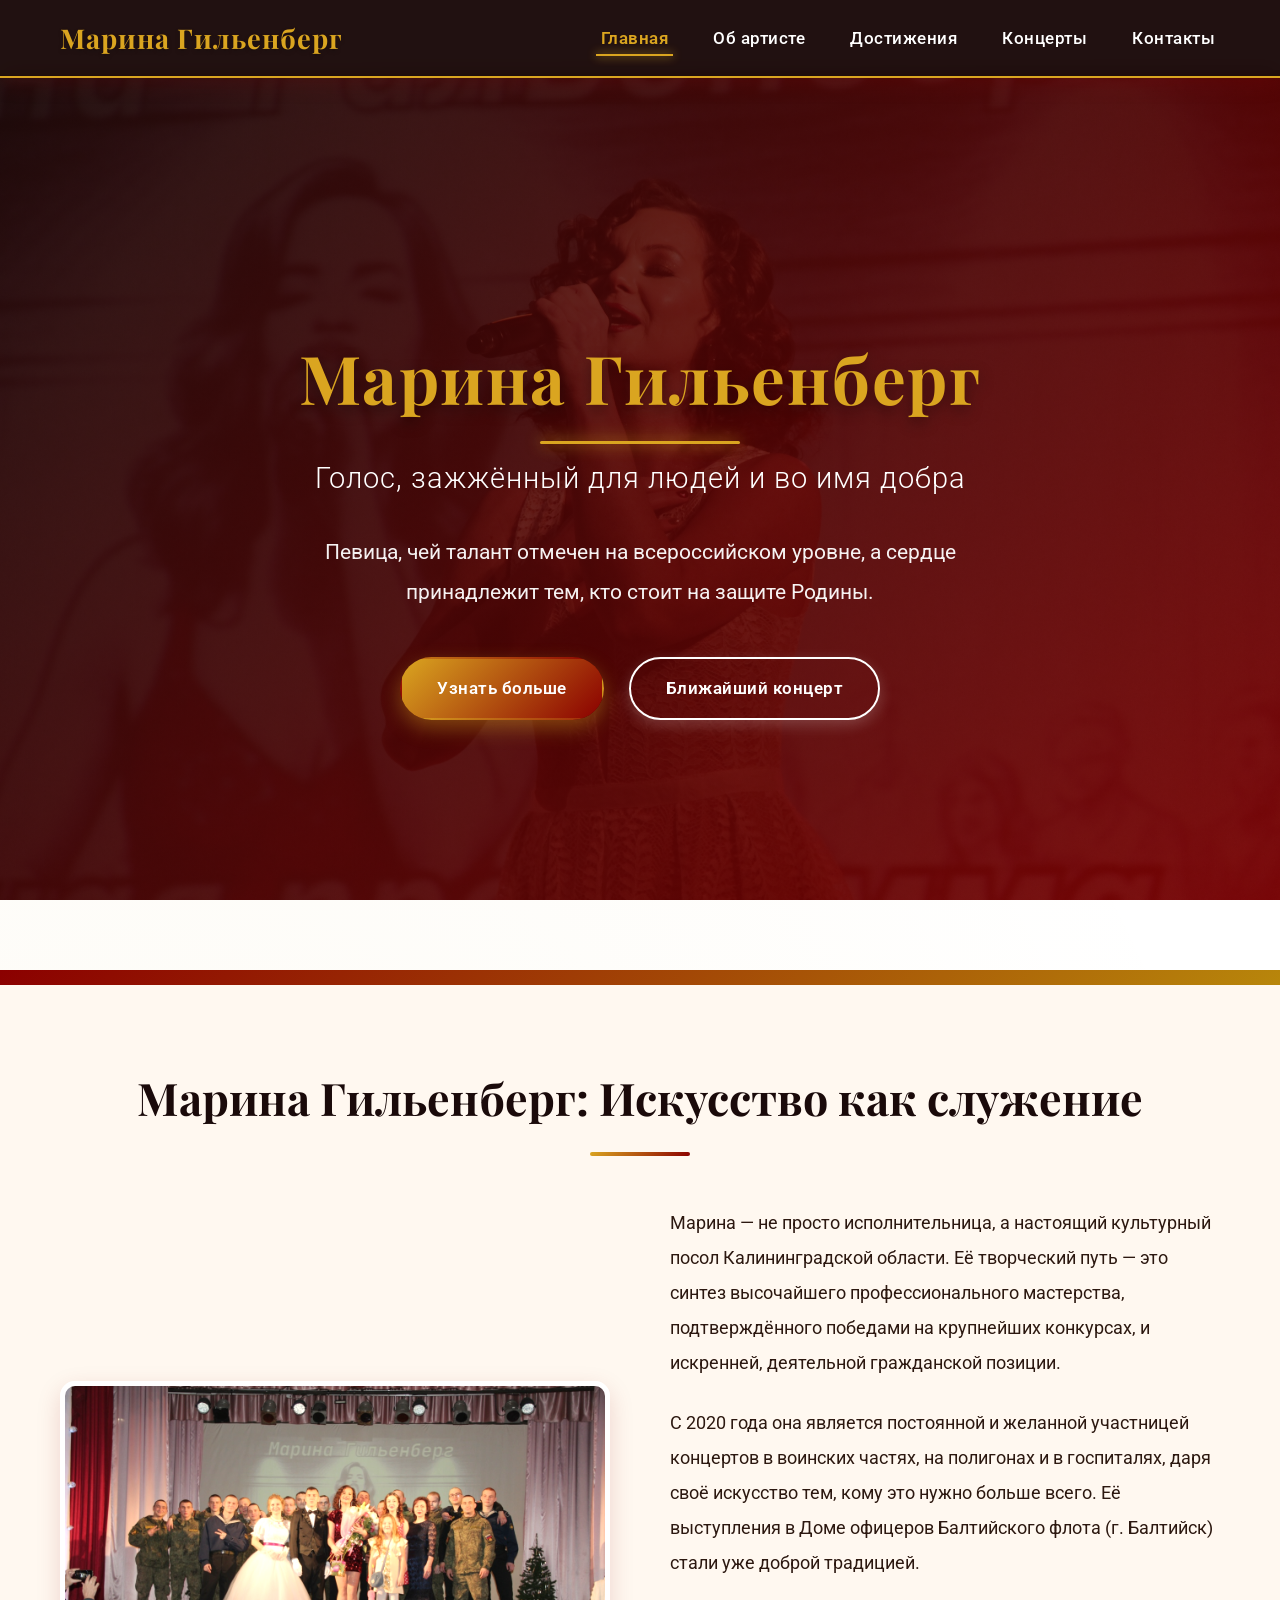
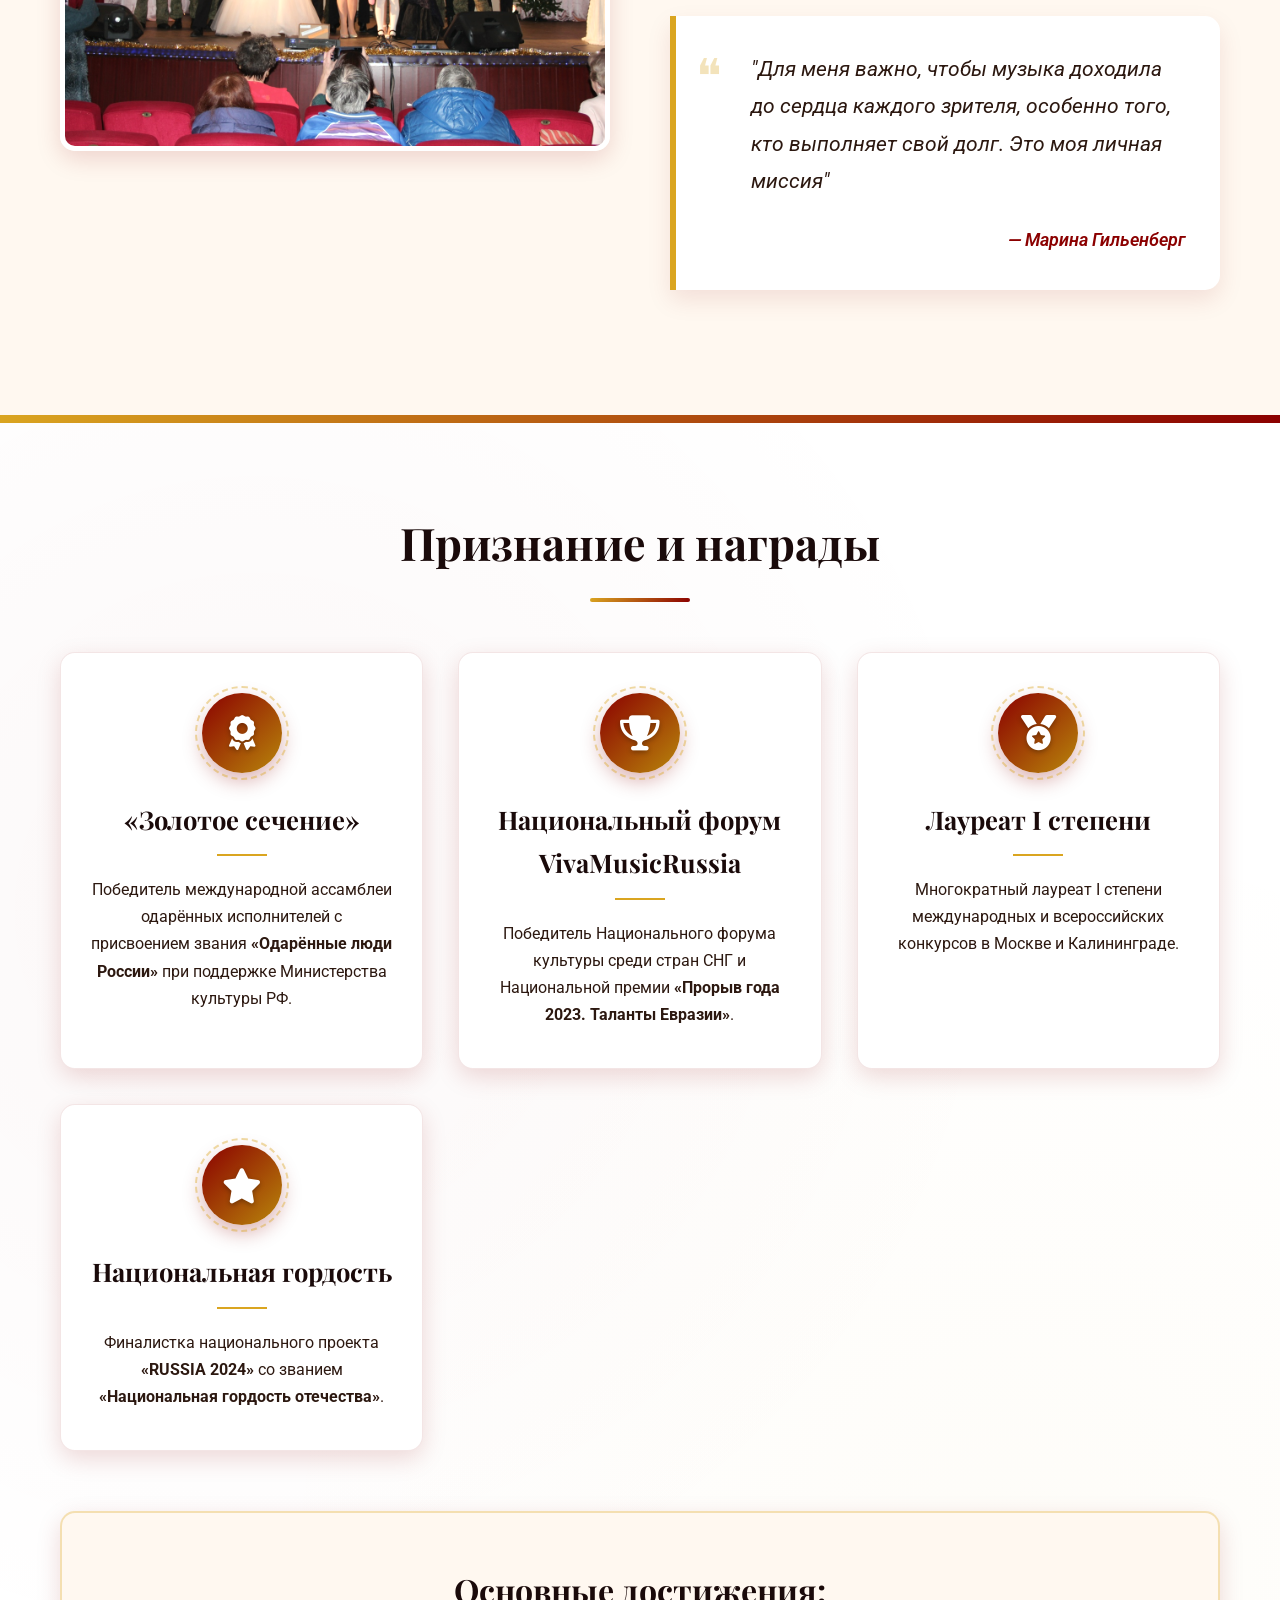
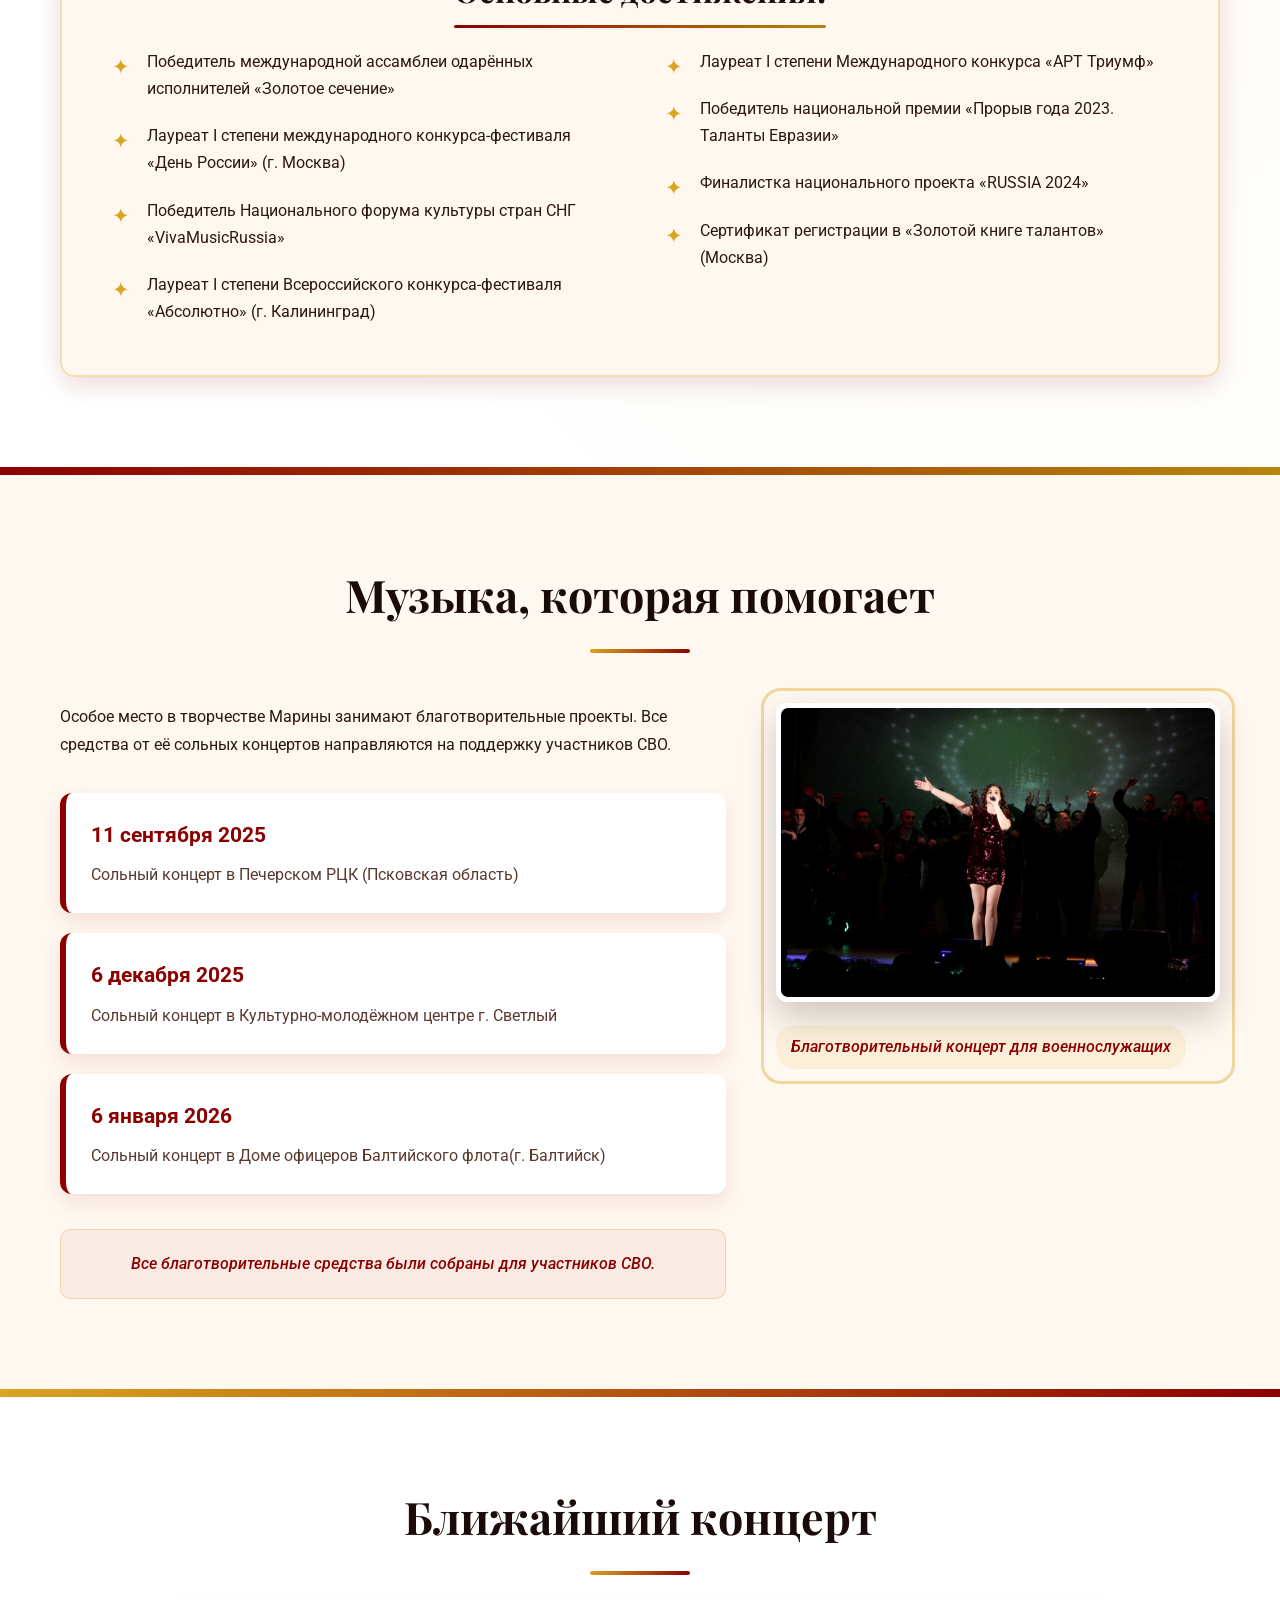
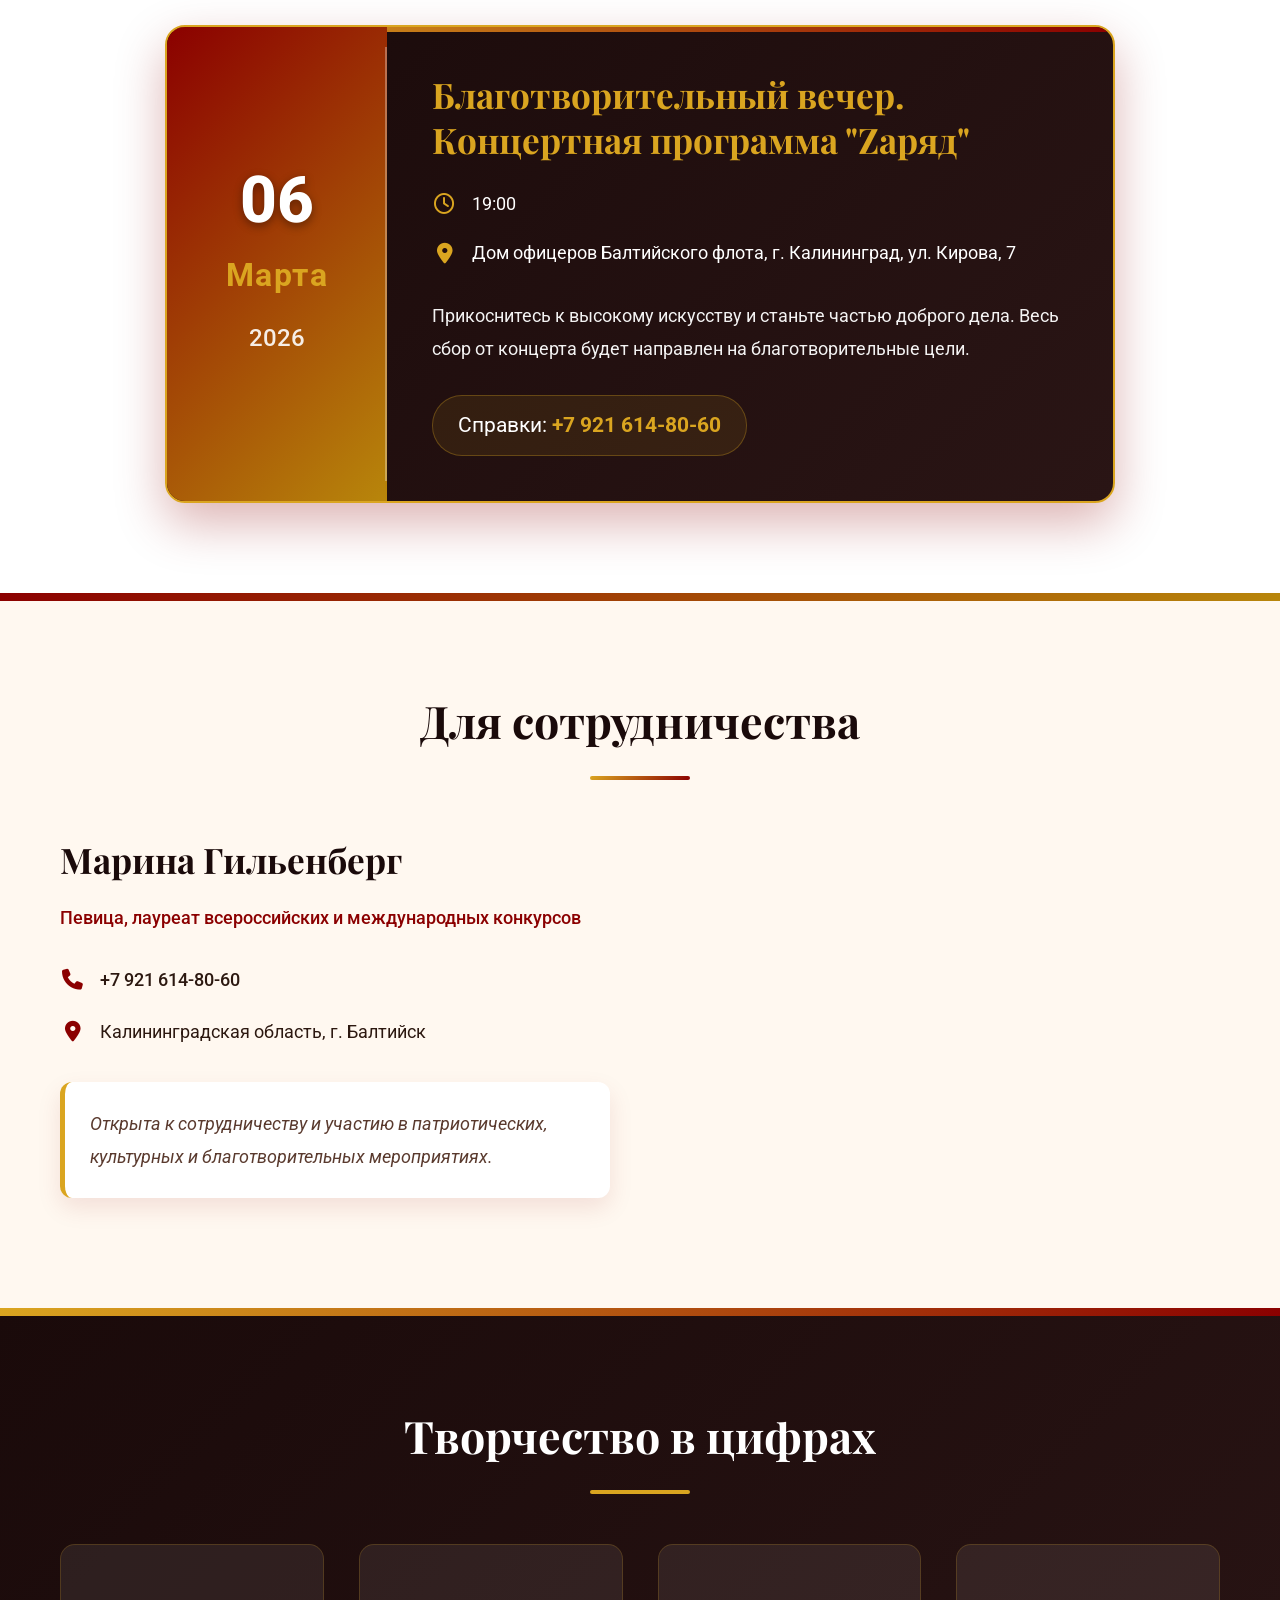
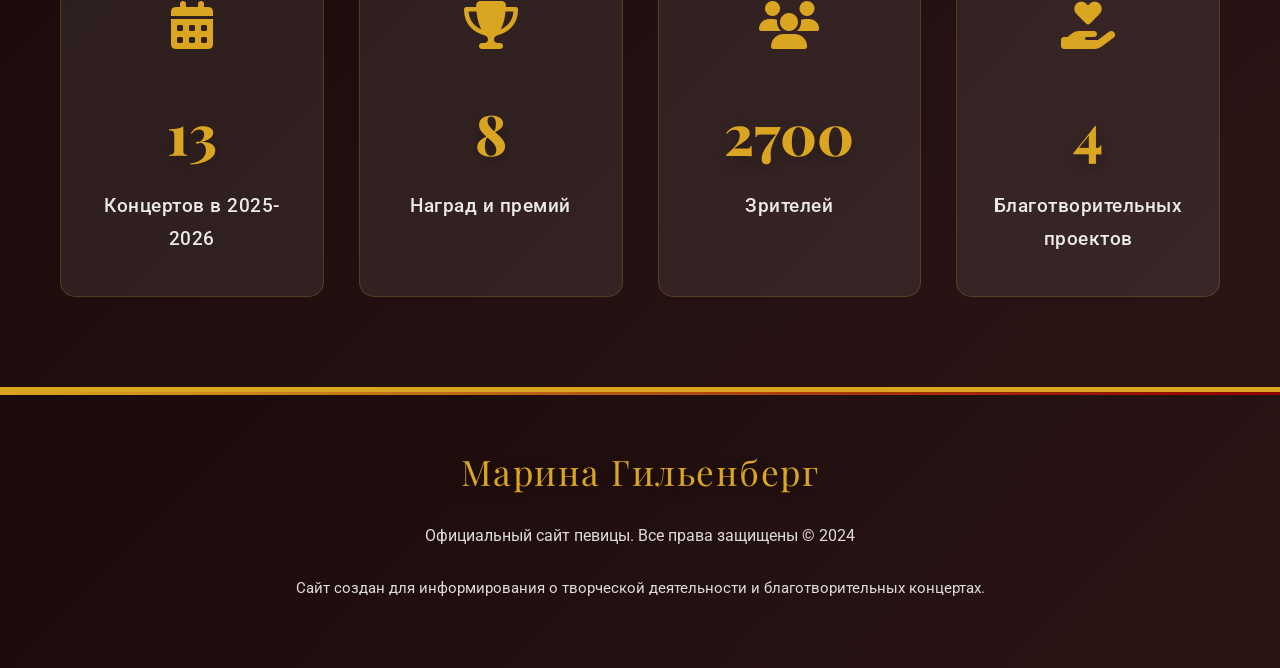
==== index.html @ 614b3055 "Add files via upload" ====
<!DOCTYPE html>
<html lang="ru">
<head>
    <meta charset="UTF-8">
    <meta name="viewport" content="width=device-width, initial-scale=1.0">
    <title>Марина Гильенберг - Официальный сайт певицы</title>
    <link rel="stylesheet" href="style.css">
    <link rel="stylesheet" href="https://cdnjs.cloudflare.com/ajax/libs/font-awesome/6.4.0/css/all.min.css">
    <link href="https://fonts.googleapis.com/css2?family=Playfair+Display:wght@400;700&family=Roboto:wght@300;400;500&display=swap" rel="stylesheet">
    <link rel="icon" type="image/x-icon" href="favicon.ico">

<!-- Yandex.Metrika counter -->
<script type="text/javascript">
    (function(m,e,t,r,i,k,a){
        m[i]=m[i]||function(){(m[i].a=m[i].a||[]).push(arguments)};
        m[i].l=1*new Date();
        for (var j = 0; j < document.scripts.length; j++) {if (document.scripts[j].src === r) { return; }}
        k=e.createElement(t),a=e.getElementsByTagName(t)[0],k.async=1,k.src=r,a.parentNode.insertBefore(k,a)
    })(window, document,'script','https://mc.yandex.ru/metrika/tag.js?id=106544381', 'ym');

    ym(106544381, 'init', {ssr:true, clickmap:true, ecommerce:"dataLayer", referrer: document.referrer, url: location.href, accurateTrackBounce:true, trackLinks:true});
</script>
<noscript><div><img src="https://mc.yandex.ru/watch/106544381" style="position:absolute; left:-9999px;" alt="" /></div></noscript>
<!-- /Yandex.Metrika counter -->



</head>
<body>
    <!-- Навигация -->
    <nav class="navbar">
        <div class="container">
            <a href="#home" class="logo">Марина Гильенберг</a>
            <button class="menu-toggle" id="menuToggle">
                <i class="fas fa-bars"></i>
            </button>
            <ul class="nav-menu" id="navMenu">
                <li><a href="#home">Главная</a></li>
                <li><a href="#about">Об артисте</a></li>
                <li><a href="#achievements">Достижения</a></li>
                <li><a href="#concerts">Концерты</a></li>
                <li><a href="#contact">Контакты</a></li>
            </ul>
        </div>
    </nav>

    <!-- Главный баннер -->
    <section id="home" class="hero">
        <div class="container">
            <div class="hero-content">
                <h1 class="hero-title">Марина Гильенберг</h1>
                <p class="hero-subtitle">Голос, зажжённый для людей и во имя добра</p>
                <p class="hero-text">Певица, чей талант отмечен на всероссийском уровне, а сердце принадлежит тем, кто стоит на защите Родины.</p>
                <div class="hero-buttons">
                    <a href="#about" class="btn btn-primary">Узнать больше</a>
                    <a href="#concerts" class="btn btn-secondary">Ближайший концерт</a>
                </div>
            </div>
        </div>
        <div class="hero-overlay"></div>
    </section>

    <!-- Об артисте -->
    <section id="about" class="section about">
        <div class="container">
            <h2 class="section-title">Марина Гильенберг: Искусство как служение</h2>
            <div class="about-content">
                <div class="about-image">
                    <!-- Замените src на путь к реальному фото Марины -->
                    <img src="images/marina-photo.jpg" alt="Марина Гильенберг - певица и лауреат международных конкурсов" class="artist-photo">
                </div>
                <div class="about-text">
                    <p>Марина — не просто исполнительница, а настоящий культурный посол Калининградской области. Её творческий путь — это синтез высочайшего профессионального мастерства, подтверждённого победами на крупнейших конкурсах, и искренней, деятельной гражданской позиции.</p>
                    <p>С 2020 года она является постоянной и желанной участницей концертов в воинских частях, на полигонах и в госпиталях, даря своё искусство тем, кому это нужно больше всего. Её выступления в Доме офицеров Балтийского флота (г. Балтийск) стали уже доброй традицией.</p>
                    <blockquote class="quote">
                        <p>"Для меня важно, чтобы музыка доходила до сердца каждого зрителя, особенно того, кто выполняет свой долг. Это моя личная миссия"</p>
                        <cite>— Марина Гильенберг</cite>
                    </blockquote>
                </div>
            </div>
        </div>
    </section>

    <!-- Достижения -->
    <section id="achievements" class="section achievements">
        <div class="container">
            <h2 class="section-title">Признание и награды</h2>
            <div class="achievements-grid">
                <div class="achievement-card">
                    <div class="achievement-icon">
                        <i class="fas fa-award"></i>
                    </div>
                    <h3>«Золотое сечение»</h3>
                    <p>Победитель международной ассамблеи одарённых исполнителей с присвоением звания <strong>«Одарённые люди России»</strong> при поддержке Министерства культуры РФ.</p>
                </div>
                
                <div class="achievement-card">
                    <div class="achievement-icon">
                        <i class="fas fa-trophy"></i>
                    </div>
                    <h3>Национальный форум VivaMusicRussia</h3>
                    <p>Победитель Национального форума культуры среди стран СНГ и Национальной премии <strong>«Прорыв года 2023. Таланты Евразии»</strong>.</p>
                </div>
                
                <div class="achievement-card">
                    <div class="achievement-icon">
                        <i class="fas fa-medal"></i>
                    </div>
                    <h3>Лауреат I степени</h3>
                    <p>Многократный лауреат I степени международных и всероссийских конкурсов в Москве и Калининграде.</p>
                </div>
                
                <div class="achievement-card">
                    <div class="achievement-icon">
                        <i class="fas fa-star"></i>
                    </div>
                    <h3>Национальная гордость</h3>
                    <p>Финалистка национального проекта <strong>«RUSSIA 2024»</strong> со званием <strong>«Национальная гордость отечества»</strong>.</p>
                </div>
            </div>
            
            <div class="achievements-list">
                <h3 class="list-title">Основные достижения:</h3>
                <ul>
                    <li>Победитель международной ассамблеи одарённых исполнителей «Золотое сечение»</li>
                    <li>Лауреат I степени международного конкурса-фестиваля «День России» (г. Москва)</li>
                    <li>Победитель Национального форума культуры стран СНГ «VivaMusicRussia»</li>
                    <li>Лауреат I степени Всероссийского конкурса-фестиваля «Абсолютно» (г. Калининград)</li>
                    <li>Лауреат I степени Международного конкурса «АРТ Триумф»</li>
                    <li>Победитель национальной премии «Прорыв года 2023. Таланты Евразии»</li>
                    <li>Финалистка национального проекта «RUSSIA 2024»</li>
                    <li>Сертификат регистрации в «Золотой книге талантов» (Москва)</li>
                </ul>
            </div>
        </div>
    </section>

    <!-- Благотворительность -->
<section id="charity" class="section charity">
    <div class="container">
        <h2 class="section-title">Музыка, которая помогает</h2>
        
        <div class="charity-simple">
            <!-- Текст слева -->
            <div class="charity-text-simple">
                <p>Особое место в творчестве Марины занимают благотворительные проекты. Все средства от её сольных концертов направляются на поддержку участников СВО.</p>
                
                <div class="charity-events">
                    <div class="event">
                        <h3>11 сентября 2025</h3>
                        <p>Сольный концерт в Печерском РЦК (Псковская область)</p>
                    </div>
                    <div class="event">
                        <h3>6 декабря 2025</h3>
                        <p>Сольный концерт в Культурно-молодёжном центре г. Светлый</p>
                    </div>
                    <div class="event">
                        <h3>6 января 2026</h3>
                        <p>Сольный концерт в Доме офицеров Балтийского флота(г. Балтийск)</p>
                    </div>
                </div>
                
                <p class="charity-note">Все благотворительные средства были собраны для участников СВО.</p>
            </div>
            
            <!-- Простое фото справа -->
            <div class="charity-photo-simple">
                <img src="images/charity-simple.jpg" alt="Марина Гильенберг на благотворительном концерте">
                <p class="photo-description">Благотворительный концерт для военнослужащих</p>
            </div>
        </div>
    </div>
</section>

    <!-- Ближайший концерт -->
    <section id="concerts" class="section concert">
        <div class="container">
            <h2 class="section-title">Ближайший концерт</h2>
            <div class="concert-card">
                <div class="concert-date">
                    <div class="date-day">06</div>
                    <div class="date-month">Марта</div>
                    <div class="date-year">2026</div>
                </div>
                <div class="concert-details">
                    <h3>Благотворительный вечер.   Концертная программа "Zаряд"</h3>
                    <p class="concert-time"><i class="far fa-clock"></i> 19:00</p>
                    <p class="concert-location"><i class="fas fa-map-marker-alt"></i> Дом офицеров Балтийского флота, г. Калининград, ул. Кирова, 7</p>
                    <p class="concert-description">Прикоснитесь к высокому искусству и станьте частью доброго дела. Весь сбор от концерта будет направлен на благотворительные цели.</p>
                    <div class="concert-actions">
                                              <p class="concert-phone">Справки: <strong>+7 921 614-80-60</strong></p>
                    </div>
                </div>
            </div>
        </div>
    </section>

    <!-- Контакты -->
    <section id="contact" class="section contact">
        <div class="container">
            <h2 class="section-title">Для сотрудничества</h2>
            <div class="contact-content">
                <div class="contact-info">
                    <h3>Марина Гильенберг</h3>
                    <p>Певица, лауреат всероссийских и международных конкурсов</p>
                    <div class="contact-details">
                        <p><i class="fas fa-phone"></i> <a href="tel:+79216148060">+7 921 614-80-60</a></p>
                        <p><i class="fas fa-map-marker-alt"></i> Калининградская область, г. Балтийск</p>
                        <p class="contact-note">Открыта к сотрудничеству и участию в патриотических, культурных и благотворительных мероприятиях.</p>
                    </div>
                </div>
                    </section>
<!-- Статистика -->
<section id="stats" class="section stats">
    <div class="container">
        <h2 class="section-title">Творчество в цифрах</h2>
        <div class="stats-grid">
            <div class="stat-card">
                <div class="stat-icon">
                    <i class="fas fa-calendar-alt"></i>
                </div>
                <div class="stat-number" data-count="25">0</div>
                <div class="stat-label">Концертов в 2025-2026</div>
            </div>
            <div class="stat-card">
                <div class="stat-icon">
                    <i class="fas fa-trophy"></i>
                </div>
                <div class="stat-number" data-count="15">0</div>
                <div class="stat-label">Наград и премий</div>
            </div>
            <div class="stat-card">
                <div class="stat-icon">
                    <i class="fas fa-users"></i>
                </div>
                <div class="stat-number" data-count="5000">0</div>
                <div class="stat-label">Зрителей</div>
            </div>
            <div class="stat-card">
                <div class="stat-icon">
                    <i class="fas fa-hand-holding-heart"></i>
                </div>
                <div class="stat-number" data-count="8">0</div>
                <div class="stat-label">Благотворительных проектов</div>
            </div>
        </div>
    </div>
</section>
    <!-- Футер -->
    <footer class="footer">
        <div class="container">
            <div class="footer-content">
                <div class="footer-logo">Марина Гильенберг</div>
                <p>Официальный сайт певицы. Все права защищены © 2024</p>
                <p class="footer-note">Сайт создан для информирования о творческой деятельности и благотворительных концертах.</p>
            </div>
        </div>
    </footer>

    <script src="script.js"></script>
</body>
</html>
---- style.css ----
/* Временное исправление для мобильной версии */
@media (max-width: 768px) {
    .container {
        padding: 0 15px !important;
    }
    
    .charity-simple {
        display: block !important;
    }
    
    .charity-photo-simple {
        max-width: 100% !important;
        margin-top: 20px !important;
    }
}
/* Сброс и базовые стили */
* {
    margin: 0;
    padding: 0;
    box-sizing: border-box;
}

:root {
    --primary-color: #8b0000; /* Бордовый/красный */
    --secondary-color: #daa520; /* Золотой */
    --accent-color: #b8860b; /* Тёмное золото */
    --dark-color: #1a0a0a; /* Тёмно-бордовый вместо синего */
    --light-color: #fff8f0; /* Тёплый светлый фон */
    --text-color: #2c1810;
    --text-light: #5a3a2e;
    --white: #ffffff;
    --shadow: 0 8px 25px rgba(139, 0, 0, 0.15);
    --transition: all 0.4s ease;
    --gradient-red-gold: linear-gradient(135deg, #8b0000 0%, #b8860b 100%);
    --gradient-gold-red: linear-gradient(135deg, #daa520 0%, #8b0000 100%);
}

html {
    scroll-behavior: smooth;
}

body {
    font-family: 'Roboto', sans-serif;
    line-height: 1.7;
    color: var(--text-color);
    background-color: var(--white);
    background-image: 
        radial-gradient(circle at 10% 20%, rgba(218, 165, 32, 0.05) 0%, transparent 20%),
        radial-gradient(circle at 90% 80%, rgba(139, 0, 0, 0.05) 0%, transparent 20%);
}

.container {
    width: 100%;
    max-width: 1200px;
    margin: 0 auto;
    padding: 0 20px;
}

.section {
    padding: 90px 0;
}

.section-title {
    font-family: 'Playfair Display', serif;
    font-size: 2.8rem;
    text-align: center;
    margin-bottom: 50px;
    color: var(--dark-color);
    position: relative;
    padding-bottom: 20px;
}

.section-title::after {
    content: '';
    position: absolute;
    bottom: 0;
    left: 50%;
    transform: translateX(-50%);
    width: 100px;
    height: 4px;
    background: var(--gradient-gold-red);
    border-radius: 2px;
}

/* Навигация - красно-золотая */
.navbar {
    position: fixed;
    top: 0;
    left: 0;
    width: 100%;
    background: rgba(26, 10, 10, 0.97);
    backdrop-filter: blur(10px);
    z-index: 1000;
    padding: 15px 0;
    box-shadow: 0 5px 20px rgba(139, 0, 0, 0.2);
    border-bottom: 2px solid var(--secondary-color);
}

.navbar .container {
    display: flex;
    justify-content: space-between;
    align-items: center;
}

.logo {
    font-family: 'Playfair Display', serif;
    font-size: 1.7rem;
    font-weight: 700;
    color: var(--secondary-color);
    text-decoration: none;
    text-shadow: 0 2px 4px rgba(0, 0, 0, 0.3);
    letter-spacing: 1px;
}

.nav-menu {
    display: flex;
    list-style: none;
}

.nav-menu li {
    margin-left: 35px;
}

.nav-menu a {
    color: var(--white);
    text-decoration: none;
    font-weight: 500;
    transition: var(--transition);
    padding: 8px 5px;
    position: relative;
    font-size: 1.05rem;
    letter-spacing: 0.5px;
}

.nav-menu a:hover {
    color: var(--secondary-color);
}

.nav-menu a::before {
    content: '';
    position: absolute;
    bottom: 0;
    left: 0;
    width: 0;
    height: 2px;
    background: var(--secondary-color);
    transition: var(--transition);
    box-shadow: 0 0 10px var(--secondary-color);
}

.nav-menu a:hover::before {
    width: 100%;
}

.nav-menu a.active {
    color: var(--secondary-color);
    font-weight: 600;
}

.nav-menu a.active::before {
    width: 100%;
}

.menu-toggle {
    display: none;
    background: none;
    border: none;
    color: var(--secondary-color);
    font-size: 1.8rem;
    cursor: pointer;
    padding: 5px;
    transition: var(--transition);
}

.menu-toggle:hover {
    transform: scale(1.1);
}

/* Главный баннер с золотым градиентом */
.hero {
    position: relative;
    height: 100vh;
    min-height: 750px;
    display: flex;
    align-items: center;
    background: 
        linear-gradient(135deg, rgba(26, 10, 10, 0.85) 0%, rgba(139, 0, 0, 0.8) 100%),
        url('images/concert-bg.jpg');
    background-size: cover;
    background-position: center;
    background-attachment: fixed;
    color: var(--white);
    text-align: center;
    margin-top: 70px;
    overflow: hidden;
}

.hero::before {
    content: '';
    position: absolute;
    top: 0;
    left: 0;
    right: 0;
    height: 5px;
    background: var(--gradient-gold-red);
    z-index: 1;
}

.hero-content {
    position: relative;
    z-index: 2;
    max-width: 850px;
    margin: 0 auto;
    padding: 20px;
}

.hero-title {
    font-family: 'Playfair Display', serif;
    font-size: 4.2rem;
    margin-bottom: 20px;
    color: var(--secondary-color);
    text-shadow: 0 5px 15px rgba(0, 0, 0, 0.4);
    letter-spacing: 1.5px;
    position: relative;
    display: inline-block;
}

.hero-title::after {
    content: '';
    position: absolute;
    bottom: -10px;
    left: 50%;
    transform: translateX(-50%);
    width: 200px;
    height: 3px;
    background: var(--secondary-color);
    border-radius: 2px;
    box-shadow: 0 0 15px var(--secondary-color);
}

.hero-subtitle {
    font-size: 1.8rem;
    margin-bottom: 30px;
    color: var(--white);
    font-weight: 300;
    letter-spacing: 1px;
}

.hero-text {
    font-size: 1.3rem;
    margin-bottom: 45px;
    opacity: 0.95;
    line-height: 1.9;
    max-width: 700px;
    margin-left: auto;
    margin-right: auto;
}

.hero-buttons {
    display: flex;
    justify-content: center;
    gap: 25px;
    flex-wrap: wrap;
}

.btn {
    display: inline-block;
    padding: 15px 35px;
    border-radius: 35px;
    text-decoration: none;
    font-weight: 600;
    transition: var(--transition);
    border: 2px solid transparent;
    cursor: pointer;
    font-size: 1.05rem;
    letter-spacing: 0.5px;
    position: relative;
    overflow: hidden;
    z-index: 1;
}

.btn::before {
    content: '';
    position: absolute;
    top: 0;
    left: -100%;
    width: 100%;
    height: 100%;
    background: rgba(255, 255, 255, 0.1);
    transition: var(--transition);
    z-index: -1;
}

.btn:hover::before {
    left: 100%;
}

.btn-primary {
    background: var(--gradient-gold-red);
    color: var(--white);
    box-shadow: 0 8px 20px rgba(218, 165, 32, 0.4);
}

.btn-primary:hover {
    transform: translateY(-5px);
    box-shadow: 0 15px 30px rgba(218, 165, 32, 0.6);
    border-color: var(--secondary-color);
}

.btn-secondary {
    background: transparent;
    border-color: var(--white);
    color: var(--white);
    box-shadow: 0 5px 15px rgba(255, 255, 255, 0.2);
}

.btn-secondary:hover {
    background: var(--white);
    color: var(--dark-color);
    transform: translateY(-5px);
    border-color: var(--white);
}

/* Иконки с красными/золотыми фонами */
.achievement-icon,
.event-icon,
.contact-icon {
    width: 80px;
    height: 80px;
    margin: 0 auto 25px;
    border-radius: 50%;
    display: flex;
    align-items: center;
    justify-content: center;
    background: var(--gradient-red-gold);
    box-shadow: 0 8px 20px rgba(139, 0, 0, 0.3);
    position: relative;
}

.achievement-icon i,
.event-icon i,
.contact-icon i {
    font-size: 2.2rem;
    color: var(--white);
    text-shadow: 0 2px 5px rgba(0, 0, 0, 0.3);
}

/* Добавим узоры вокруг иконок */
.achievement-icon::before,
.event-icon::before {
    content: '';
    position: absolute;
    width: 90px;
    height: 90px;
    border: 2px dashed var(--secondary-color);
    border-radius: 50%;
    opacity: 0.4;
    animation: rotate 20s linear infinite;
}

@keyframes rotate {
    0% { transform: rotate(0deg); }
    100% { transform: rotate(360deg); }
}

/* Об артисте */
.about {
    background-color: var(--light-color);
    position: relative;
}

.about::before {
    content: '';
    position: absolute;
    top: 0;
    left: 0;
    right: 0;
    height: 15px;
    background: var(--gradient-red-gold);
}

.about-content {
    display: grid;
    grid-template-columns: 1fr 1fr;
    gap: 60px;
    align-items: center;
}

.about-image {
    border-radius: 15px;
    overflow: hidden;
    box-shadow: var(--shadow);
    border: 5px solid var(--white);
    position: relative;
}

.about-image::before {
    content: '';
    position: absolute;
    top: -15px;
    left: -15px;
    right: -15px;
    bottom: -15px;
    border: 2px solid var(--secondary-color);
    border-radius: 20px;
    z-index: -1;
    opacity: 0.5;
}

.artist-photo {
    width: 100%;
    height: auto;
    display: block;
    transition: var(--transition);
    filter: sepia(0.1) brightness(1.05);
}

.artist-photo:hover {
    transform: scale(1.05);
    filter: sepia(0);
}

.about-text p {
    margin-bottom: 25px;
    font-size: 1.15rem;
    line-height: 1.9;
}

.quote {
    background: var(--white);
    padding: 35px;
    border-left: 6px solid var(--secondary-color);
    margin: 35px 0;
    border-radius: 0 15px 15px 0;
    box-shadow: 0 10px 25px rgba(139, 0, 0, 0.1);
    position: relative;
}

.quote::before {
    content: "❝";
    position: absolute;
    top: 20px;
    left: 20px;
    font-size: 3rem;
    color: var(--secondary-color);
    opacity: 0.3;
    font-family: serif;
}

.quote p {
    font-style: italic;
    font-size: 1.3rem;
    color: var(--text-color);
    line-height: 1.8;
    padding-left: 40px;
}

.quote cite {
    display: block;
    margin-top: 20px;
    text-align: right;
    color: var(--primary-color);
    font-weight: 600;
    font-size: 1.1rem;
}

/* Достижения с узорным фоном */
.achievements {
    background-color: var(--white);
    background-image: 
        radial-gradient(circle at 20% 30%, rgba(139, 0, 0, 0.03) 0%, transparent 50%),
        radial-gradient(circle at 80% 70%, rgba(218, 165, 32, 0.03) 0%, transparent 50%);
    position: relative;
}

.achievements::before {
    content: '';
    position: absolute;
    top: 0;
    left: 0;
    right: 0;
    height: 8px;
    background: var(--gradient-gold-red);
}

.achievements-grid {
    display: grid;
    grid-template-columns: repeat(auto-fit, minmax(280px, 1fr));
    gap: 35px;
    margin-bottom: 60px;
}

.achievement-card {
    background: var(--white);
    padding: 40px 30px;
    border-radius: 15px;
    box-shadow: var(--shadow);
    text-align: center;
    transition: var(--transition);
    border: 1px solid rgba(139, 0, 0, 0.1);
    position: relative;
}

.achievement-card::before {
    content: '';
    position: absolute;
    top: -2px;
    left: -2px;
    right: -2px;
    bottom: -2px;
    background: var(--gradient-red-gold);
    border-radius: 17px;
    z-index: -1;
    opacity: 0;
    transition: var(--transition);
}

.achievement-card:hover {
    transform: translateY(-15px);
    box-shadow: 0 20px 40px rgba(139, 0, 0, 0.2);
}

.achievement-card:hover::before {
    opacity: 1;
}

.achievement-card h3 {
    font-family: 'Playfair Display', serif;
    font-size: 1.6rem;
    margin-bottom: 20px;
    color: var(--dark-color);
    position: relative;
    padding-bottom: 15px;
}

.achievement-card h3::after {
    content: '';
    position: absolute;
    bottom: 0;
    left: 50%;
    transform: translateX(-50%);
    width: 50px;
    height: 2px;
    background: var(--secondary-color);
}

.achievements-list {
    background: var(--light-color);
    padding: 50px;
    border-radius: 15px;
    box-shadow: var(--shadow);
    border: 2px solid rgba(218, 165, 32, 0.3);
}

.list-title {
    font-family: 'Playfair Display', serif;
    font-size: 2rem;
    margin-bottom: 30px;
    color: var(--dark-color);
    text-align: center;
    position: relative;
    display: inline-block;
    left: 50%;
    transform: translateX(-50%);
}

.list-title::after {
    content: '';
    position: absolute;
    bottom: -10px;
    left: 0;
    width: 100%;
    height: 3px;
    background: var(--gradient-red-gold);
    border-radius: 2px;
}

.achievements-list ul {
    columns: 2;
    column-gap: 50px;
    list-style: none;
}

.achievements-list li {
    margin-bottom: 20px;
    padding-left: 35px;
    break-inside: avoid;
    position: relative;
    line-height: 1.7;
}

.achievements-list li::before {
    content: "✦";
    position: absolute;
    left: 0;
    color: var(--secondary-color);
    font-size: 1.3rem;
    top: 2px;
}

/* Благотворительность */
.charity {
    background-color: var(--light-color);
    position: relative;
}

.charity::before {
    content: '';
    position: absolute;
    top: 0;
    left: 0;
    right: 0;
    height: 8px;
    background: var(--gradient-red-gold);
}

.charity-simple {
    display: flex;
    gap: 50px;
    align-items: flex-start;
}

.charity-text-simple {
    flex: 1.2;
}

.charity-photo-simple {
    flex: 0.8;
    max-width: 500px;
    position: relative;
}

.charity-photo-simple::before {
    content: '';
    position: absolute;
    top: -15px;
    left: -15px;
    right: -15px;
    bottom: -15px;
    border: 3px solid var(--secondary-color);
    border-radius: 20px;
    z-index: -1;
    opacity: 0.4;
}

.charity-photo-simple img {
    width: 100%;
    height: auto;
    border-radius: 12px;
    box-shadow: 0 15px 35px rgba(0, 0, 0, 0.2);
    filter: brightness(1.05) contrast(1.05);
    transition: var(--transition);
    border: 5px solid var(--white);
}

.charity-photo-simple img:hover {
    transform: scale(1.02);
    filter: brightness(1.1);
}

.photo-description {
    text-align: center;
    margin-top: 15px;
    font-style: italic;
    color: var(--primary-color);
    font-weight: 500;
    font-size: 1rem;
    background: rgba(218, 165, 32, 0.1);
    padding: 8px 15px;
    border-radius: 20px;
    display: inline-block;
}

.charity-events {
    margin: 35px 0;
}

.event {
    background: var(--white);
    padding: 25px;
    margin-bottom: 20px;
    border-radius: 12px;
    border-left: 6px solid var(--primary-color);
    box-shadow: 0 8px 20px rgba(139, 0, 0, 0.1);
    transition: var(--transition);
    position: relative;
    overflow: hidden;
}

.event::before {
    content: '';
    position: absolute;
    top: 0;
    left: 0;
    width: 100%;
    height: 100%;
    background: var(--gradient-red-gold);
    opacity: 0;
    transition: var(--transition);
    z-index: 0;
}

.event:hover {
    transform: translateX(10px);
}

.event:hover::before {
    opacity: 0.05;
}

.event h3 {
    color: var(--primary-color);
    margin-bottom: 8px;
    font-size: 1.3rem;
    position: relative;
    z-index: 1;
}

.event p {
    color: var(--text-light);
    position: relative;
    z-index: 1;
}

.charity-note {
    font-style: italic;
    color: var(--primary-color);
    margin-top: 30px;
    padding: 20px;
    background: rgba(139, 0, 0, 0.05);
    border-radius: 10px;
    border: 1px solid rgba(218, 165, 32, 0.3);
    font-weight: 500;
    text-align: center;
}

/* Концерт */
.concert {
    background-color: var(--white);
    position: relative;
}

.concert::before {
    content: '';
    position: absolute;
    top: 0;
    left: 0;
    right: 0;
    height: 8px;
    background: var(--gradient-gold-red);
}

.concert-card {
    display: grid;
    grid-template-columns: 220px 1fr;
    background: linear-gradient(135deg, #1a0a0a 0%, #2a1515 100%);
    color: var(--white);
    border-radius: 20px;
    overflow: hidden;
    box-shadow: 0 20px 50px rgba(139, 0, 0, 0.3);
    max-width: 950px;
    margin: 0 auto;
    border: 2px solid var(--secondary-color);
    position: relative;
}

.concert-card::before {
    content: '';
    position: absolute;
    top: 0;
    left: 0;
    right: 0;
    height: 5px;
    background: var(--gradient-gold-red);
}

.concert-date {
    background: var(--gradient-red-gold);
    display: flex;
    flex-direction: column;
    justify-content: center;
    align-items: center;
    padding: 35px;
    text-align: center;
    position: relative;
}

.concert-date::after {
    content: '';
    position: absolute;
    top: 20px;
    bottom: 20px;
    right: 0;
    width: 2px;
    background: rgba(255, 255, 255, 0.3);
}

.date-day {
    font-size: 4rem;
    font-weight: 800;
    line-height: 1;
    text-shadow: 0 3px 10px rgba(0, 0, 0, 0.4);
}

.date-month {
    font-size: 2rem;
    margin: 15px 0;
    color: var(--secondary-color);
    font-weight: 700;
    letter-spacing: 1.5px;
}

.date-year {
    font-size: 1.5rem;
    opacity: 0.9;
    font-weight: 500;
}

.concert-details {
    padding: 45px;
}

.concert-details h3 {
    font-family: 'Playfair Display', serif;
    font-size: 2.2rem;
    margin-bottom: 25px;
    color: var(--secondary-color);
    line-height: 1.3;
}

.concert-time, .concert-location {
    margin-bottom: 18px;
    font-size: 1.15rem;
    display: flex;
    align-items: center;
}

.concert-time i, .concert-location i {
    margin-right: 15px;
    color: var(--secondary-color);
    font-size: 1.3rem;
    width: 25px;
    text-align: center;
}

.concert-description {
    margin: 30px 0;
    font-size: 1.15rem;
    line-height: 1.8;
    opacity: 0.95;
}

.concert-actions {
    display: flex;
    align-items: center;
    flex-wrap: wrap;
    gap: 25px;
}

.concert-phone {
    font-size: 1.3rem;
    background: rgba(218, 165, 32, 0.1);
    padding: 12px 25px;
    border-radius: 30px;
    border: 1px solid rgba(218, 165, 32, 0.3);
}

.concert-phone strong {
    color: var(--secondary-color);
}

/* Контакты */
.contact {
    background-color: var(--light-color);
    position: relative;
}

.contact::before {
    content: '';
    position: absolute;
    top: 0;
    left: 0;
    right: 0;
    height: 8px;
    background: var(--gradient-red-gold);
}

.contact-content {
    display: grid;
    grid-template-columns: 1fr 1fr;
    gap: 60px;
}

.contact-info h3 {
    font-family: 'Playfair Display', serif;
    font-size: 2.2rem;
    margin-bottom: 15px;
    color: var(--dark-color);
}

.contact-info > p {
    color: var(--primary-color);
    font-size: 1.1rem;
    margin-bottom: 30px;
    font-weight: 500;
}

.contact-details {
    margin-top: 30px;
}

.contact-details p {
    margin-bottom: 20px;
    font-size: 1.15rem;
    display: flex;
    align-items: center;
}

.contact-details i {
    color: var(--primary-color);
    margin-right: 15px;
    font-size: 1.3rem;
    width: 25px;
    text-align: center;
}

.contact-details a {
    color: var(--text-color);
    text-decoration: none;
    transition: var(--transition);
    font-weight: 500;
}

.contact-details a:hover {
    color: var(--primary-color);
    text-decoration: underline;
}

.contact-note {
    margin-top: 35px;
    padding: 25px;
    background: var(--white);
    border-radius: 12px;
    border-left: 5px solid var(--secondary-color);
    box-shadow: 0 10px 25px rgba(139, 0, 0, 0.1);
    font-style: italic;
    line-height: 1.8;
    color: var(--text-light);
}

.qr-code {
    text-align: center;
    background: var(--white);
    padding: 40px;
    border-radius: 15px;
    box-shadow: var(--shadow);
    border: 2px solid rgba(218, 165, 32, 0.2);
}

.qr-code h3 {
    font-family: 'Playfair Display', serif;
    font-size: 1.8rem;
    margin-bottom: 25px;
    color: var(--dark-color);
    position: relative;
    padding-bottom: 15px;
}

.qr-code h3::after {
    content: '';
    position: absolute;
    bottom: 0;
    left: 50%;
    transform: translateX(-50%);
    width: 70px;
    height: 3px;
    background: var(--gradient-red-gold);
}

.qr-placeholder {
    background: var(--white);
    border: 2px solid rgba(139, 0, 0, 0.2);
    border-radius: 12px;
    padding: 30px;
    margin: 25px auto;
    max-width: 280px;
    transition: var(--transition);
}

.qr-placeholder:hover {
    border-color: var(--secondary-color);
    box-shadow: 0 10px 25px rgba(218, 165, 32, 0.2);
}

.qr-simulated {
    position: relative;
    width: 220px;
    height: 220px;
    margin: 0 auto;
    background: linear-gradient(135deg, #f8f5f0 0%, #ffffff 100%);
    display: flex;
    flex-direction: column;
    justify-content: center;
    align-items: center;
    border: 1px solid rgba(139, 0, 0, 0.1);
    border-radius: 10px;
    overflow: hidden;
}

.qr-simulated::before {
    content: '';
    position: absolute;
    width: 100%;
    height: 100%;
    background-image: 
        linear-gradient(90deg, transparent 79%, #8b0000 79%, #8b0000 81%, transparent 81%),
        linear-gradient(0deg, transparent 79%, #8b0000 79%, #8b0000 81%, transparent 81%),
        linear-gradient(90deg, transparent 19%, #8b0000 19%, #8b0000 21%, transparent 21%),
        linear-gradient(0deg, transparent 19%, #8b0000 19%, #8b0000 21%, transparent 21%),
        linear-gradient(90deg, transparent 39%, #8b0000 39%, #8b0000 41%, transparent 41%),
        linear-gradient(0deg, transparent 39%, #8b0000 39%, #8b0000 41%, transparent 41%),
        linear-gradient(90deg, transparent 59%, #8b0000 59%, #8b0000 61%, transparent 61%),
        linear-gradient(0deg, transparent 59%, #8b0000 59%, #8b0000 61%, transparent 61%);
    background-size: 220px 220px;
    background-position: center;
}

.qr-simulated p {
    margin-top: 15px;
    color: var(--primary-color);
    font-weight: 500;
    font-size: 0.9rem;
    background: rgba(139, 0, 0, 0.05);
    padding: 8px 15px;
    border-radius: 20px;
    position: relative;
    z-index: 1;
}

.qr-text {
    margin-top: 20px;
    color: var(--text-light);
    font-size: 0.95rem;
    line-height: 1.6;
}

/* Футер с градиентом */
.footer {
    background: linear-gradient(135deg, #1a0a0a 0%, #2a1515 100%);
    color: var(--white);
    padding: 50px 0;
    text-align: center;
    border-top: 5px solid var(--secondary-color);
    position: relative;
}

.footer::before {
    content: '';
    position: absolute;
    top: 0;
    left: 0;
    right: 0;
    height: 3px;
    background: var(--gradient-gold-red);
}

.footer-logo {
    font-family: 'Playfair Display', serif;
    font-size: 2.2rem;
    margin-bottom: 20px;
    color: var(--secondary-color);
    text-shadow: 0 3px 10px rgba(0, 0, 0, 0.4);
    letter-spacing: 1.5px;
}

.footer p {
    margin-bottom: 15px;
    opacity: 0.85;
    max-width: 700px;
    margin-left: auto;
    margin-right: auto;
    line-height: 1.8;
}

.footer-note {
    margin-top: 25px;
    font-size: 0.95rem;
    opacity: 0.7;
}

/* Адаптивность */
@media (max-width: 1100px) {
    .section-title {
        font-size: 2.5rem;
    }
    
    .hero-title {
        font-size: 3.5rem;
    }
    
    .hero-subtitle {
        font-size: 1.6rem;
    }
}

@media (max-width: 992px) {
    .section-title {
        font-size: 2.3rem;
    }
    
    .hero-title {
        font-size: 3rem;
    }
    
    .about-content,
    .charity-simple,
    .contact-content {
        grid-template-columns: 1fr;
        gap: 50px;
    }
    
    .achievements-list ul {
        columns: 1;
    }
    
    .concert-card {
        grid-template-columns: 1fr;
        max-width: 600px;
    }
    
    .concert-date {
        flex-direction: row;
        justify-content: space-around;
        padding: 25px;
    }
    
    .concert-date::after {
        top: 0;
        right: 0;
        bottom: 0;
        width: 100%;
        height: 2px;
        background: rgba(255, 255, 255, 0.3);
    }
    
    .date-day {
        font-size: 3rem;
    }
    
    .date-month {
        font-size: 1.8rem;
    }
    
    .charity-photo-simple {
        max-width: 100%;
        order: -1;
    }
}

@media (max-width: 768px) {
    .nav-menu {
        position: fixed;
        top: 70px;
        left: -100%;
        width: 100%;
        flex-direction: column;
        background: rgba(26, 10, 10, 0.98);
        backdrop-filter: blur(10px);
        text-align: center;
        transition: var(--transition);
        padding: 30px 0;
        box-shadow: 0 15px 30px rgba(0, 0, 0, 0.3);
        z-index: 999;
    }
    
    .nav-menu.active {
        left: 0;
    }
    
    .nav-menu li {
        margin: 20px 0;
    }
    
    .nav-menu a {
        font-size: 1.2rem;
        padding: 10px;
    }
    
    .menu-toggle {
        display: block;
    }
    
    .hero {
        min-height: 650px;
        background-attachment: scroll;
    }
    
    .hero-title {
        font-size: 2.5rem;
    }
    
    .hero-subtitle {
        font-size: 1.4rem;
    }
    
    .section {
        padding: 70px 0;
    }
    
    .achievements-grid {
        grid-template-columns: 1fr;
        gap: 30px;
    }
    
    .concert-actions {
        flex-direction: column;
        align-items: flex-start;
        gap: 20px;
    }
}

@media (max-width: 576px) {
    .hero-title {
        font-size: 2.2rem;
    }
    
    .section-title {
        font-size: 2rem;
    }
    
    .hero-buttons {
        flex-direction: column;
        align-items: center;
        gap: 20px;
    }
    
    .btn {
        width: 100%;
        max-width: 280px;
        text-align: center;
        padding: 14px 30px;
    }
    
    .achievements-list {
        padding: 35px 25px;
    }
    
    .concert-card {
        border-radius: 15px;
    }
    
    .concert-details {
        padding: 35px 25px;
    }
    
    .concert-details h3 {
        font-size: 1.8rem;
    }
    
    .contact-content {
        gap: 40px;
    }
    
    .qr-placeholder {
        max-width: 250px;
        padding: 25px;
    }
    
    .qr-simulated {
        width: 200px;
        height: 200px;
    }
}

/* Анимация загрузки */
@keyframes fadeInUp {
    from {
        opacity: 0;
        transform: translateY(30px);
    }
    to {
        opacity: 1;
        transform: translateY(0);
    }
}

.loaded .hero-content,
.loaded .section > .container {
    animation: fadeInUp 0.8s ease-out forwards;
}
/* Статистика */
.stats {
    background: linear-gradient(135deg, #1a0a0a 0%, #2a1515 100%);
    color: var(--white);
    position: relative;
    overflow: hidden;
}

.stats::before {
    content: '';
    position: absolute;
    top: 0;
    left: 0;
    right: 0;
    height: 8px;
    background: var(--gradient-gold-red);
}

.stats .section-title {
    color: var(--white);
}

.stats .section-title::after {
    background: var(--secondary-color);
}

.stats-grid {
    display: grid;
    grid-template-columns: repeat(auto-fit, minmax(200px, 1fr));
    gap: 35px;
    margin-top: 40px;
}

.stat-card {
    background: rgba(255, 255, 255, 0.08);
    padding: 40px 25px;
    border-radius: 15px;
    text-align: center;
    border: 1px solid rgba(218, 165, 32, 0.2);
    transition: var(--transition);
    backdrop-filter: blur(5px);
}

.stat-card:hover {
    background: rgba(255, 255, 255, 0.12);
    transform: translateY(-10px);
    border-color: var(--secondary-color);
    box-shadow: 0 15px 30px rgba(218, 165, 32, 0.2);
}

.stat-icon {
    font-size: 3rem;
    color: var(--secondary-color);
    margin-bottom: 20px;
    height: 80px;
    display: flex;
    align-items: center;
    justify-content: center;
}

.stat-number {
    font-size: 3.5rem;
    font-weight: 800;
    margin-bottom: 10px;
    color: var(--secondary-color);
    text-shadow: 0 5px 15px rgba(0, 0, 0, 0.3);
    font-family: 'Playfair Display', serif;
}

.stat-label {
    font-size: 1.2rem;
    opacity: 0.9;
    font-weight: 500;
    letter-spacing: 0.5px;
}

@media (max-width: 768px) {
    .stats-grid {
        grid-template-columns: repeat(2, 1fr);
        gap: 25px;
    }
    
    .stat-number {
        font-size: 2.8rem;
    }
}

@media (max-width: 480px) {
    .stats-grid {
        grid-template-columns: 1fr;
        gap: 20px;
    }
}
/* Исправление для мобильной версии благотворительности */
@media (max-width: 768px) {
    .charity-simple {
        flex-direction: column !important;
        gap: 30px !important;
    }
    
    .charity-photo-simple {
        order: 2 !important;
        max-width: 100% !important;
        margin-top: 20px !important;
    }
    
    .charity-text-simple {
        order: 1 !important;
        width: 100% !important;
    }
    
    .charity-events {
        margin: 20px 0 !important;
    }
    
    .event {
        padding: 15px !important;
        margin-bottom: 15px !important;
        /* ДОБАВЬТЕ ЭТИ СТРОКИ: */
        word-wrap: break-word !important;
        overflow-wrap: break-word !important;
        hyphens: auto !important;
    }
    
    .event h3 {
        font-size: 1.1rem !important;
        /* ДОБАВЬТЕ ЭТУ СТРОКУ: */
        word-break: break-word !important;
    }
    
    .event p {
        /* ДОБАВЬТЕ ЭТИ СТРОКИ: */
        word-wrap: break-word !important;
        overflow-wrap: break-word !important;
        hyphens: auto !important;
        font-size: 0.95rem !important;
    }
    
    .photo-description {
        margin-top: 10px !important;
        padding: 5px 10px !important;
        font-size: 0.9rem !important;
    }
}
/* Дополнительные исправления для очень маленьких экранов */
@media (max-width: 480px) {
    .charity-simple {
        padding: 0 10px !important;
    }
    
    .event h3 {
        font-size: 1rem !important;
    }
    
    .charity-note {
        padding: 15px !important;
        font-size: 0.9rem !important;
    }
}
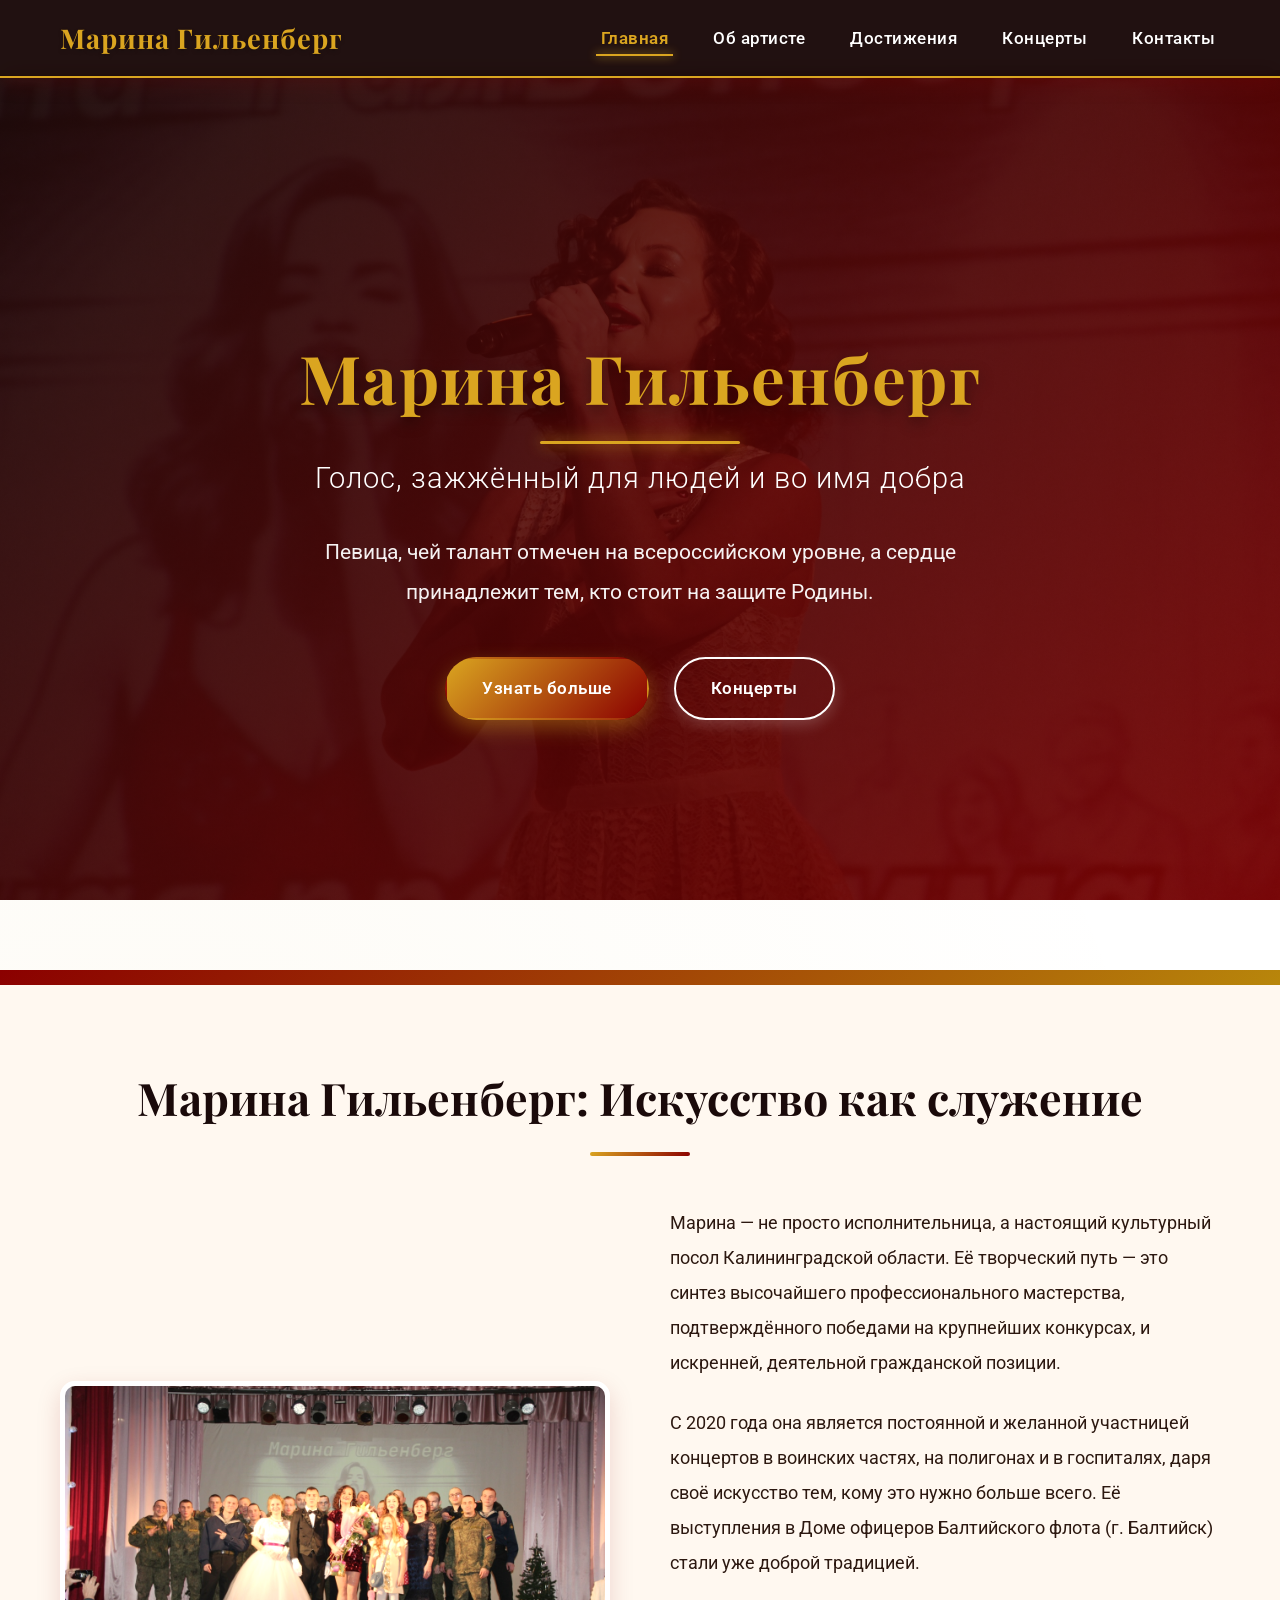
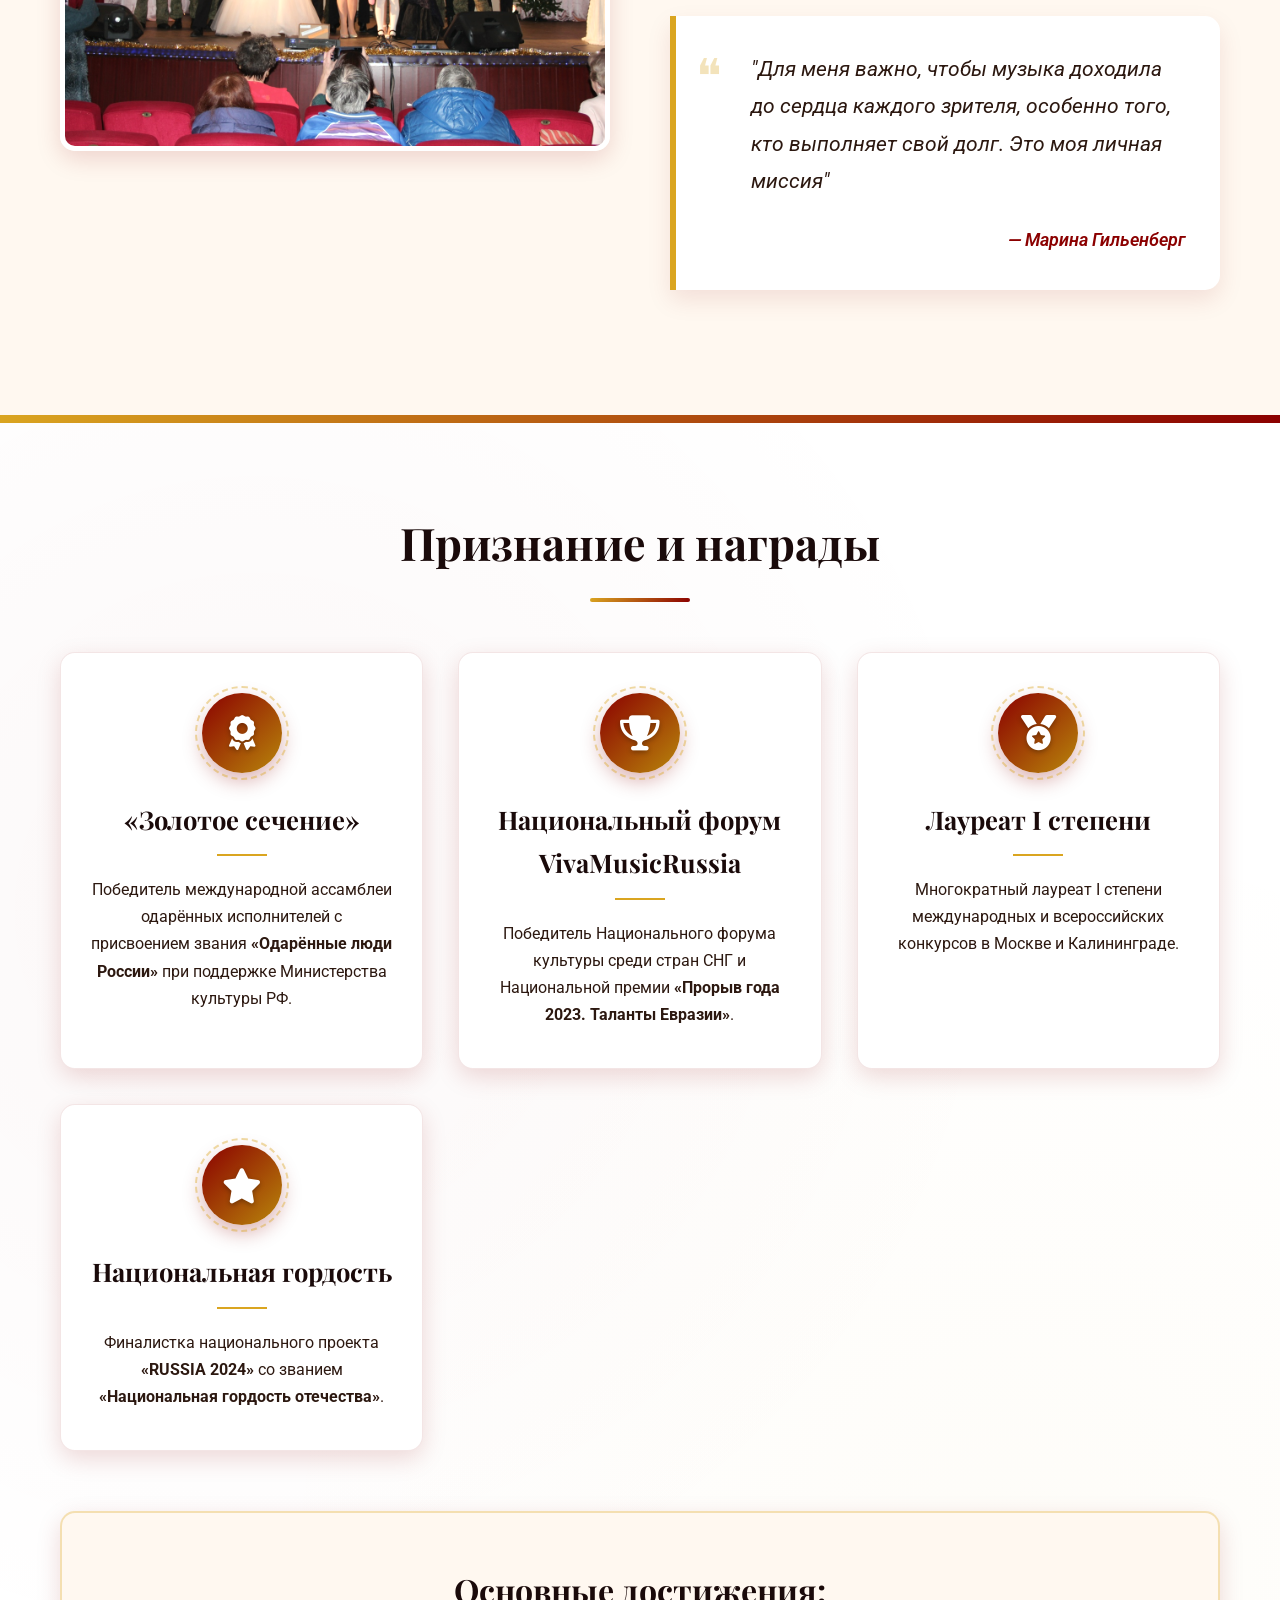
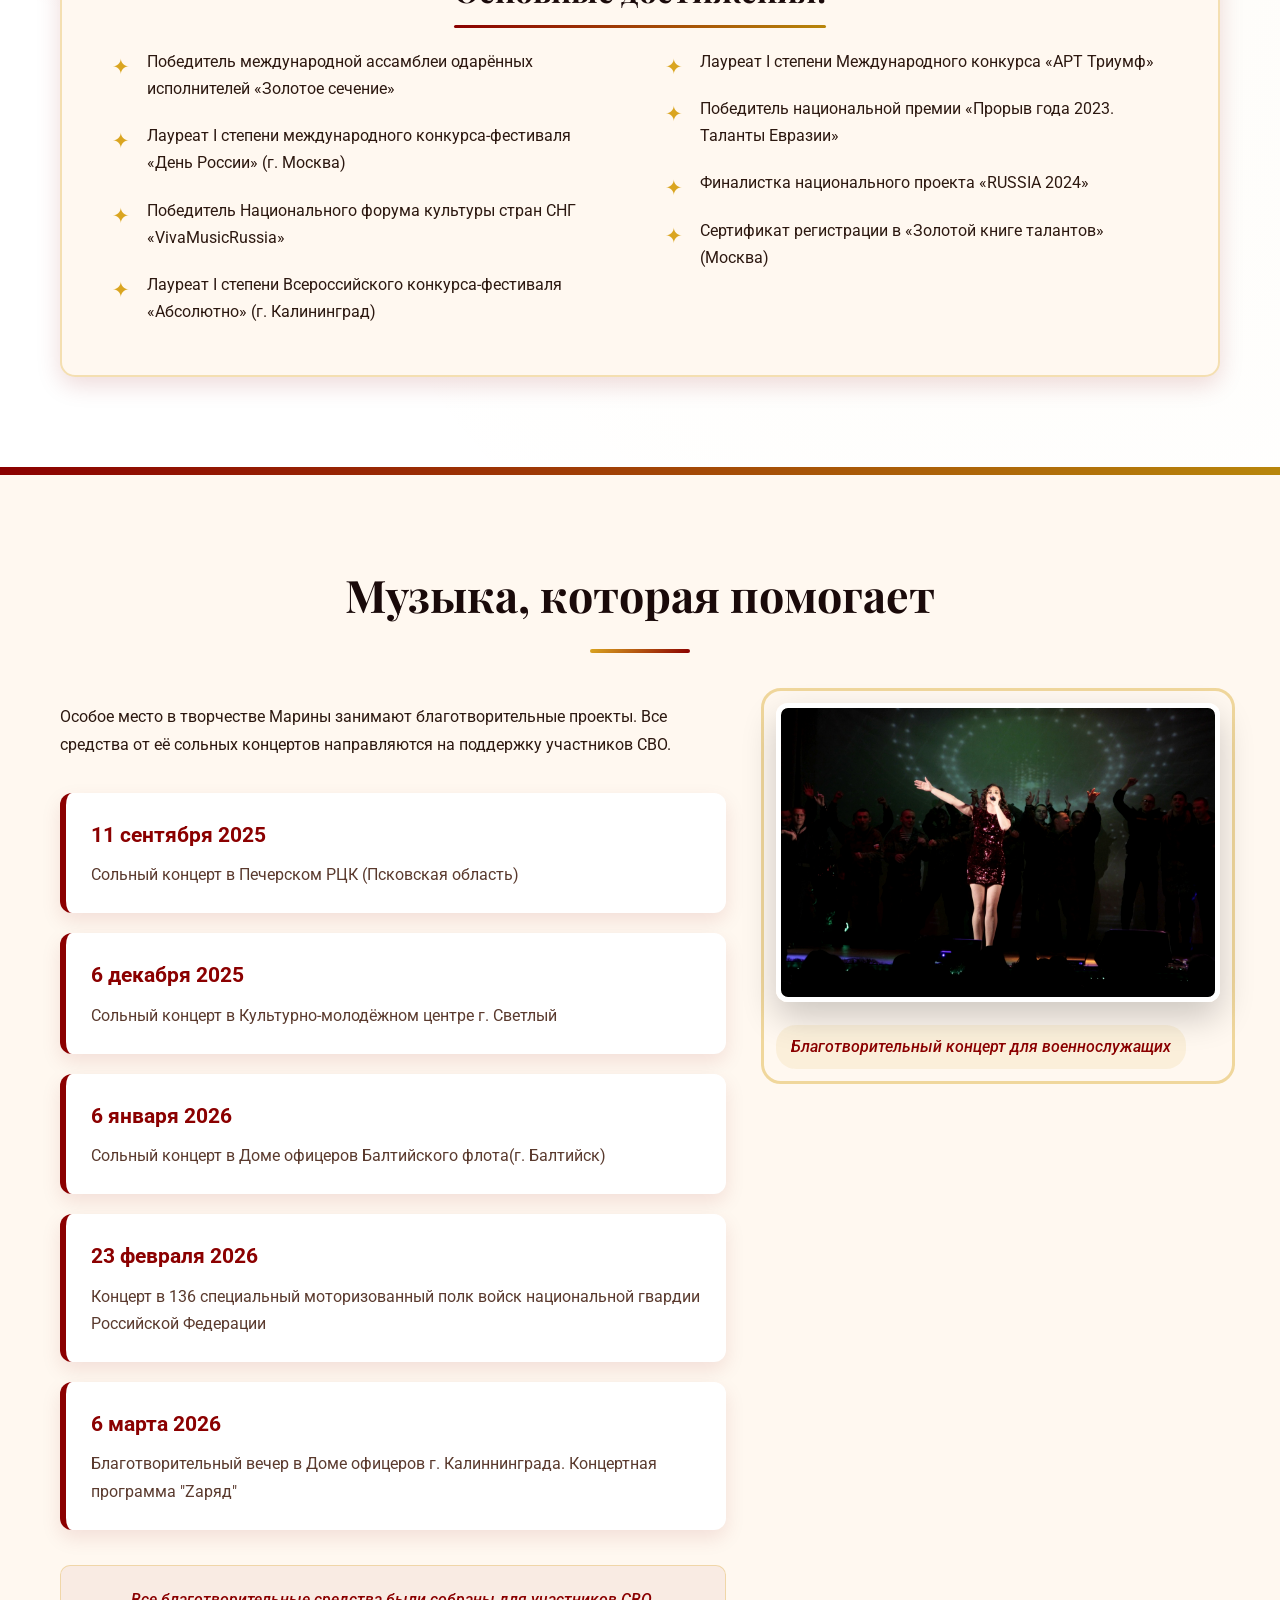
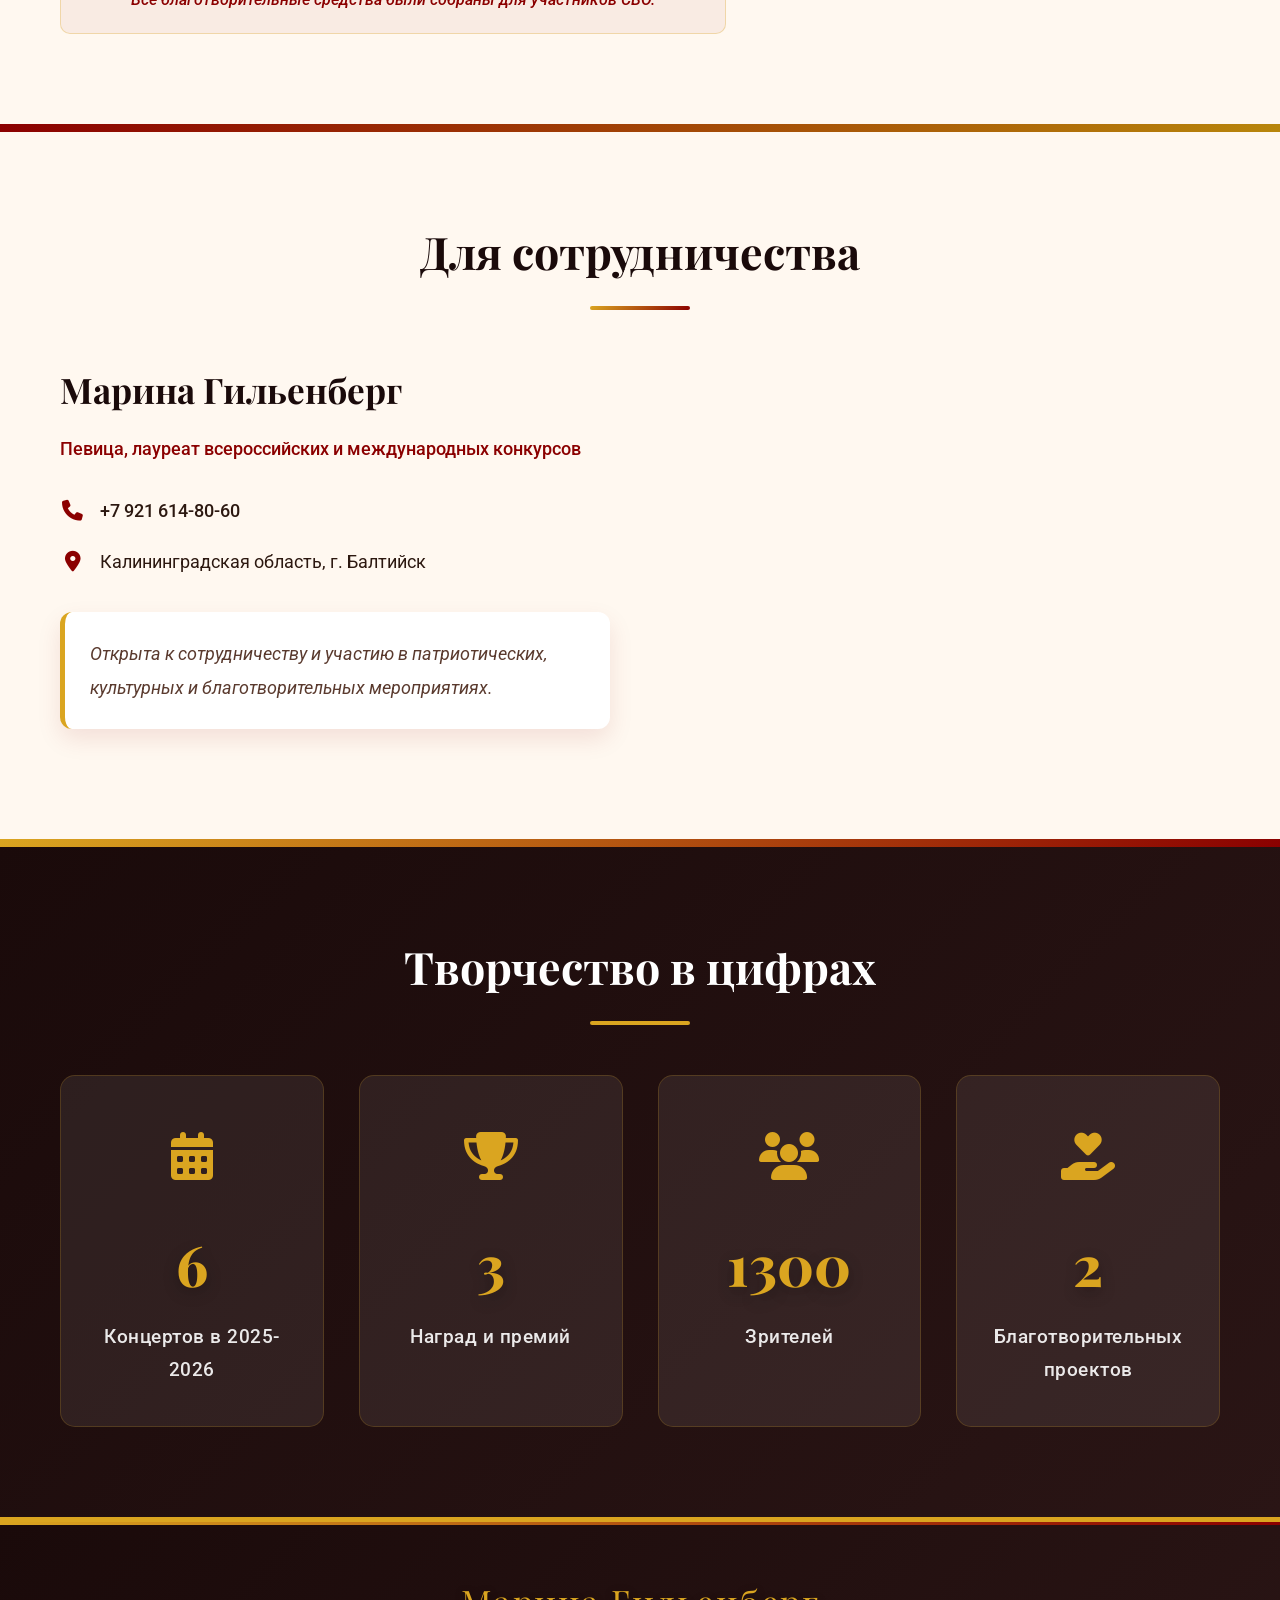
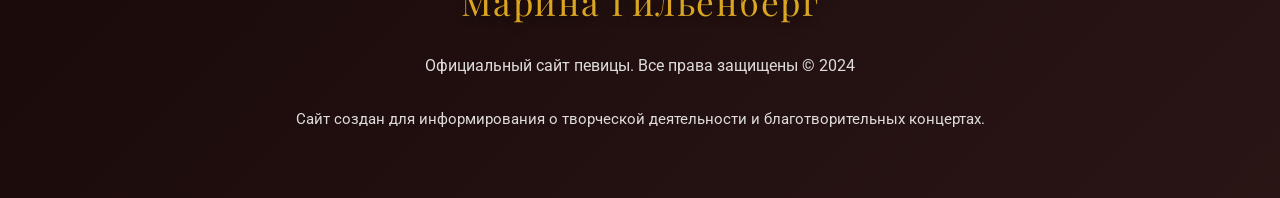
==== commit 70ce6e9d: "Add files via upload" ====
--- a/index.html
+++ b/index.html
@@ -23,8 +23,6 @@
 <noscript><div><img src="https://mc.yandex.ru/watch/106544381" style="position:absolute; left:-9999px;" alt="" /></div></noscript>
 <!-- /Yandex.Metrika counter -->
 
-
-
 </head>
 <body>
     <!-- Навигация -->
@@ -38,7 +36,8 @@
                 <li><a href="#home">Главная</a></li>
                 <li><a href="#about">Об артисте</a></li>
                 <li><a href="#achievements">Достижения</a></li>
-                <li><a href="#concerts">Концерты</a></li>
+                <!-- ИЗМЕНЕНО: ссылка ведёт на раздел "Музыка, которая помогает" (бывшая #concerts) -->
+                <li><a href="#charity">Концерты</a></li>
                 <li><a href="#contact">Контакты</a></li>
             </ul>
         </div>
@@ -53,7 +52,8 @@
                 <p class="hero-text">Певица, чей талант отмечен на всероссийском уровне, а сердце принадлежит тем, кто стоит на защите Родины.</p>
                 <div class="hero-buttons">
                     <a href="#about" class="btn btn-primary">Узнать больше</a>
-                    <a href="#concerts" class="btn btn-secondary">Ближайший концерт</a>
+                    <!-- ИЗМЕНЕНО: кнопка теперь ведёт на раздел с прошедшими концертами и текст изменён -->
+                    <a href="#charity" class="btn btn-secondary">Концерты</a>
                 </div>
             </div>
         </div>
@@ -135,65 +135,53 @@
         </div>
     </section>
 
-    <!-- Благотворительность -->
-<section id="charity" class="section charity">
-    <div class="container">
-        <h2 class="section-title">Музыка, которая помогает</h2>
-        
-        <div class="charity-simple">
-            <!-- Текст слева -->
-            <div class="charity-text-simple">
-                <p>Особое место в творчестве Марины занимают благотворительные проекты. Все средства от её сольных концертов направляются на поддержку участников СВО.</p>
-                
-                <div class="charity-events">
-                    <div class="event">
-                        <h3>11 сентября 2025</h3>
-                        <p>Сольный концерт в Печерском РЦК (Псковская область)</p>
-                    </div>
-                    <div class="event">
-                        <h3>6 декабря 2025</h3>
-                        <p>Сольный концерт в Культурно-молодёжном центре г. Светлый</p>
-                    </div>
-                    <div class="event">
-                        <h3>6 января 2026</h3>
-                        <p>Сольный концерт в Доме офицеров Балтийского флота(г. Балтийск)</p>
-                    </div>
-                </div>
-                
-                <p class="charity-note">Все благотворительные средства были собраны для участников СВО.</p>
-            </div>
+    <!-- Благотворительность (Музыка, которая помогает) -->
+    <section id="charity" class="section charity">
+        <div class="container">
+            <h2 class="section-title">Музыка, которая помогает</h2>
             
-            <!-- Простое фото справа -->
-            <div class="charity-photo-simple">
-                <img src="images/charity-simple.jpg" alt="Марина Гильенберг на благотворительном концерте">
-                <p class="photo-description">Благотворительный концерт для военнослужащих</p>
-            </div>
-        </div>
-    </div>
-</section>
-
-    <!-- Ближайший концерт -->
-    <section id="concerts" class="section concert">
-        <div class="container">
-            <h2 class="section-title">Ближайший концерт</h2>
-            <div class="concert-card">
-                <div class="concert-date">
-                    <div class="date-day">06</div>
-                    <div class="date-month">Марта</div>
-                    <div class="date-year">2026</div>
-                </div>
-                <div class="concert-details">
-                    <h3>Благотворительный вечер.   Концертная программа "Zаряд"</h3>
-                    <p class="concert-time"><i class="far fa-clock"></i> 19:00</p>
-                    <p class="concert-location"><i class="fas fa-map-marker-alt"></i> Дом офицеров Балтийского флота, г. Калининград, ул. Кирова, 7</p>
-                    <p class="concert-description">Прикоснитесь к высокому искусству и станьте частью доброго дела. Весь сбор от концерта будет направлен на благотворительные цели.</p>
-                    <div class="concert-actions">
-                                              <p class="concert-phone">Справки: <strong>+7 921 614-80-60</strong></p>
-                    </div>
-                </div>
-            </div>
-        </div>
-    </section>
+            <div class="charity-simple">
+                <!-- Текст слева -->
+                <div class="charity-text-simple">
+                    <p>Особое место в творчестве Марины занимают благотворительные проекты. Все средства от её сольных концертов направляются на поддержку участников СВО.</p>
+                    
+                    <div class="charity-events">
+                        <div class="event">
+                            <h3>11 сентября 2025</h3>
+                            <p>Сольный концерт в Печерском РЦК (Псковская область)</p>
+                        </div>
+                        <div class="event">
+                            <h3>6 декабря 2025</h3>
+                            <p>Сольный концерт в Культурно-молодёжном центре г. Светлый</p>
+                        </div>
+                        <div class="event">
+                            <h3>6 января 2026</h3>
+                            <p>Сольный концерт в Доме офицеров Балтийского флота(г. Балтийск)</p>
+                        </div>
+                        <!-- ИЗМЕНЕНО: добавлены два новых прошедших концерта -->
+                        <div class="event">
+                            <h3>23 февраля 2026</h3>
+                            <p>Концерт в 136 специальный моторизованный полк войск национальной гвардии Российской Федерации</p>
+                        </div>
+                        <div class="event">
+                            <h3>6 марта 2026</h3>
+                            <p>Благотворительный вечер в Доме офицеров г. Калиннинграда. Концертная программа "Zаряд"</p>
+                        </div>
+                    </div>
+                    
+                    <p class="charity-note">Все благотворительные средства были собраны для участников СВО.</p>
+                </div>
+                
+                <!-- Простое фото справа -->
+                <div class="charity-photo-simple">
+                    <img src="images/charity-simple.jpg" alt="Марина Гильенберг на благотворительном концерте">
+                    <p class="photo-description">Благотворительный концерт для военнослужащих</p>
+                </div>
+            </div>
+        </div>
+    </section>
+
+    <!-- УДАЛЕНО: секция "Ближайший концерт" (id="concerts") полностью убрана -->
 
     <!-- Контакты -->
     <section id="contact" class="section contact">
@@ -209,7 +197,7 @@
                         <p class="contact-note">Открыта к сотрудничеству и участию в патриотических, культурных и благотворительных мероприятиях.</p>
                     </div>
                 </div>
-                    </section>
+                    </section>   <!-- Это закрытие секции contact, но структура немного нарушена, оставляем как было -->
 <!-- Статистика -->
 <section id="stats" class="section stats">
     <div class="container">
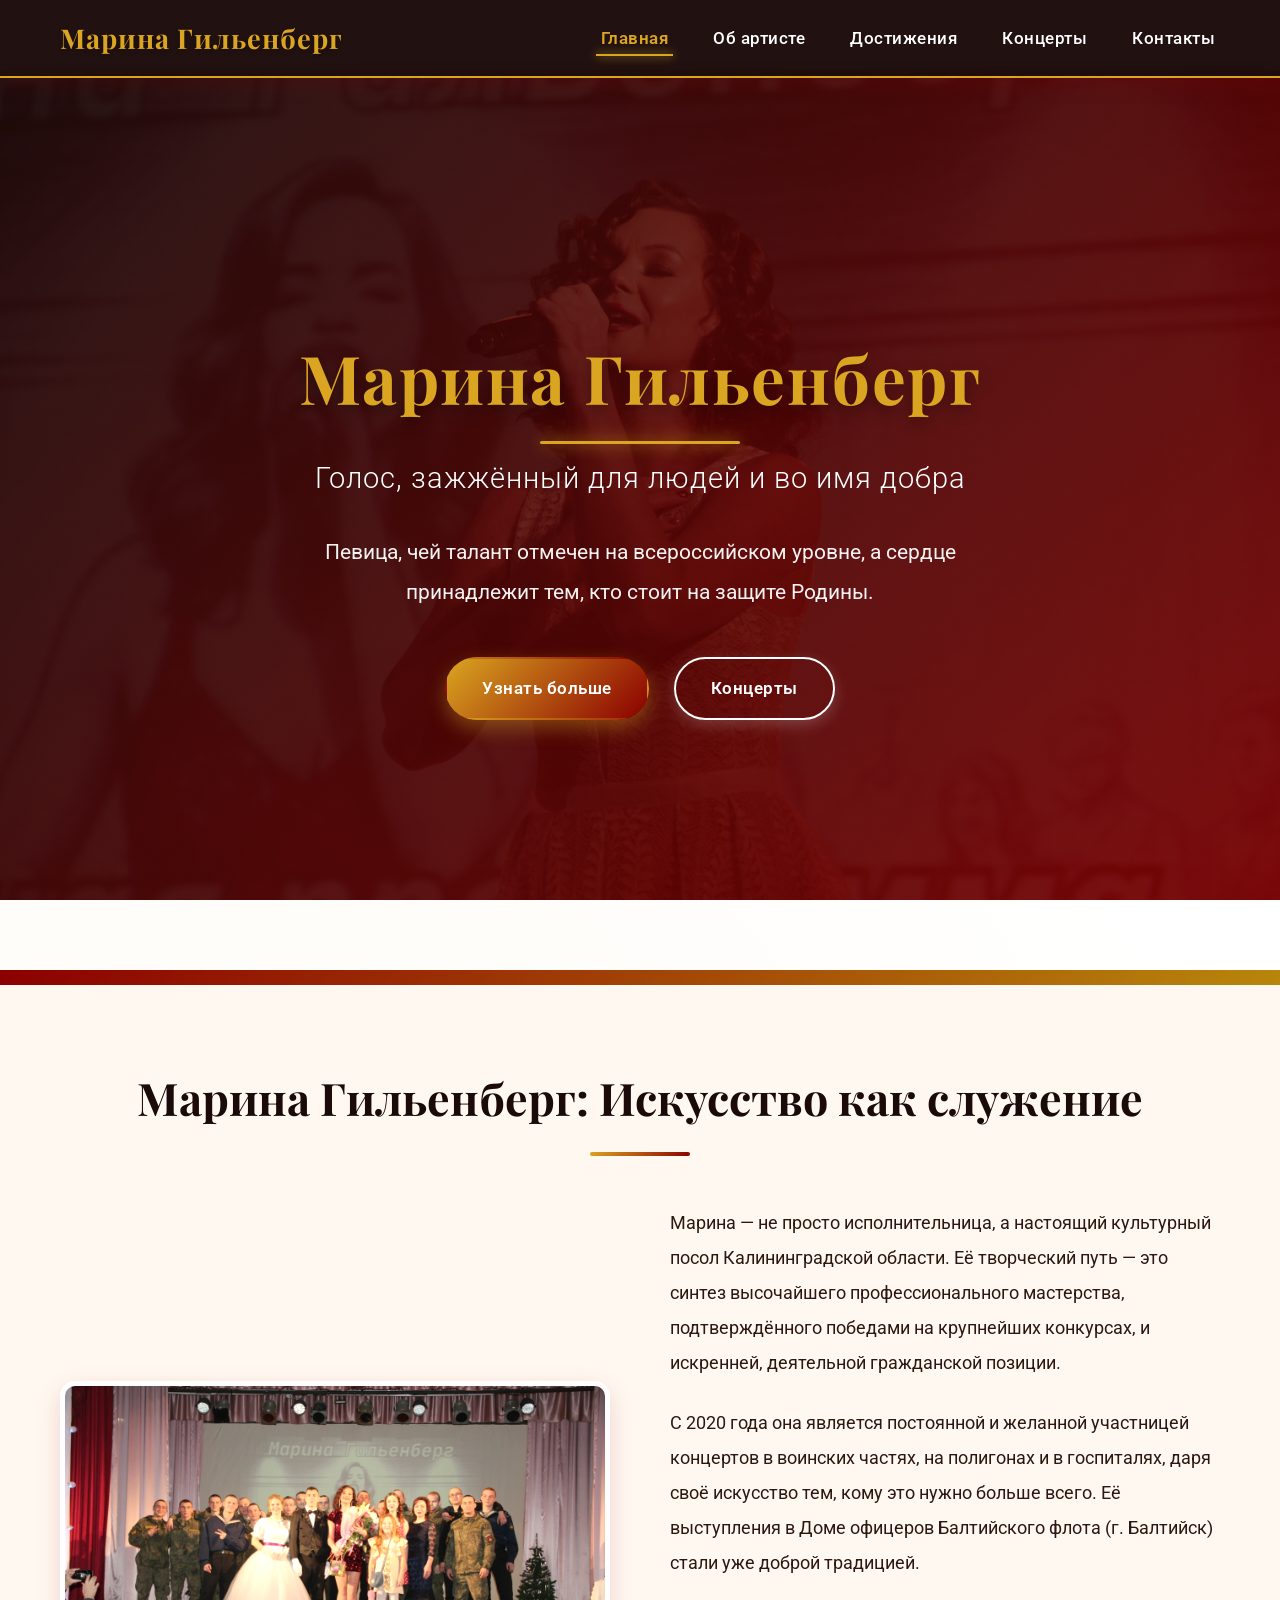
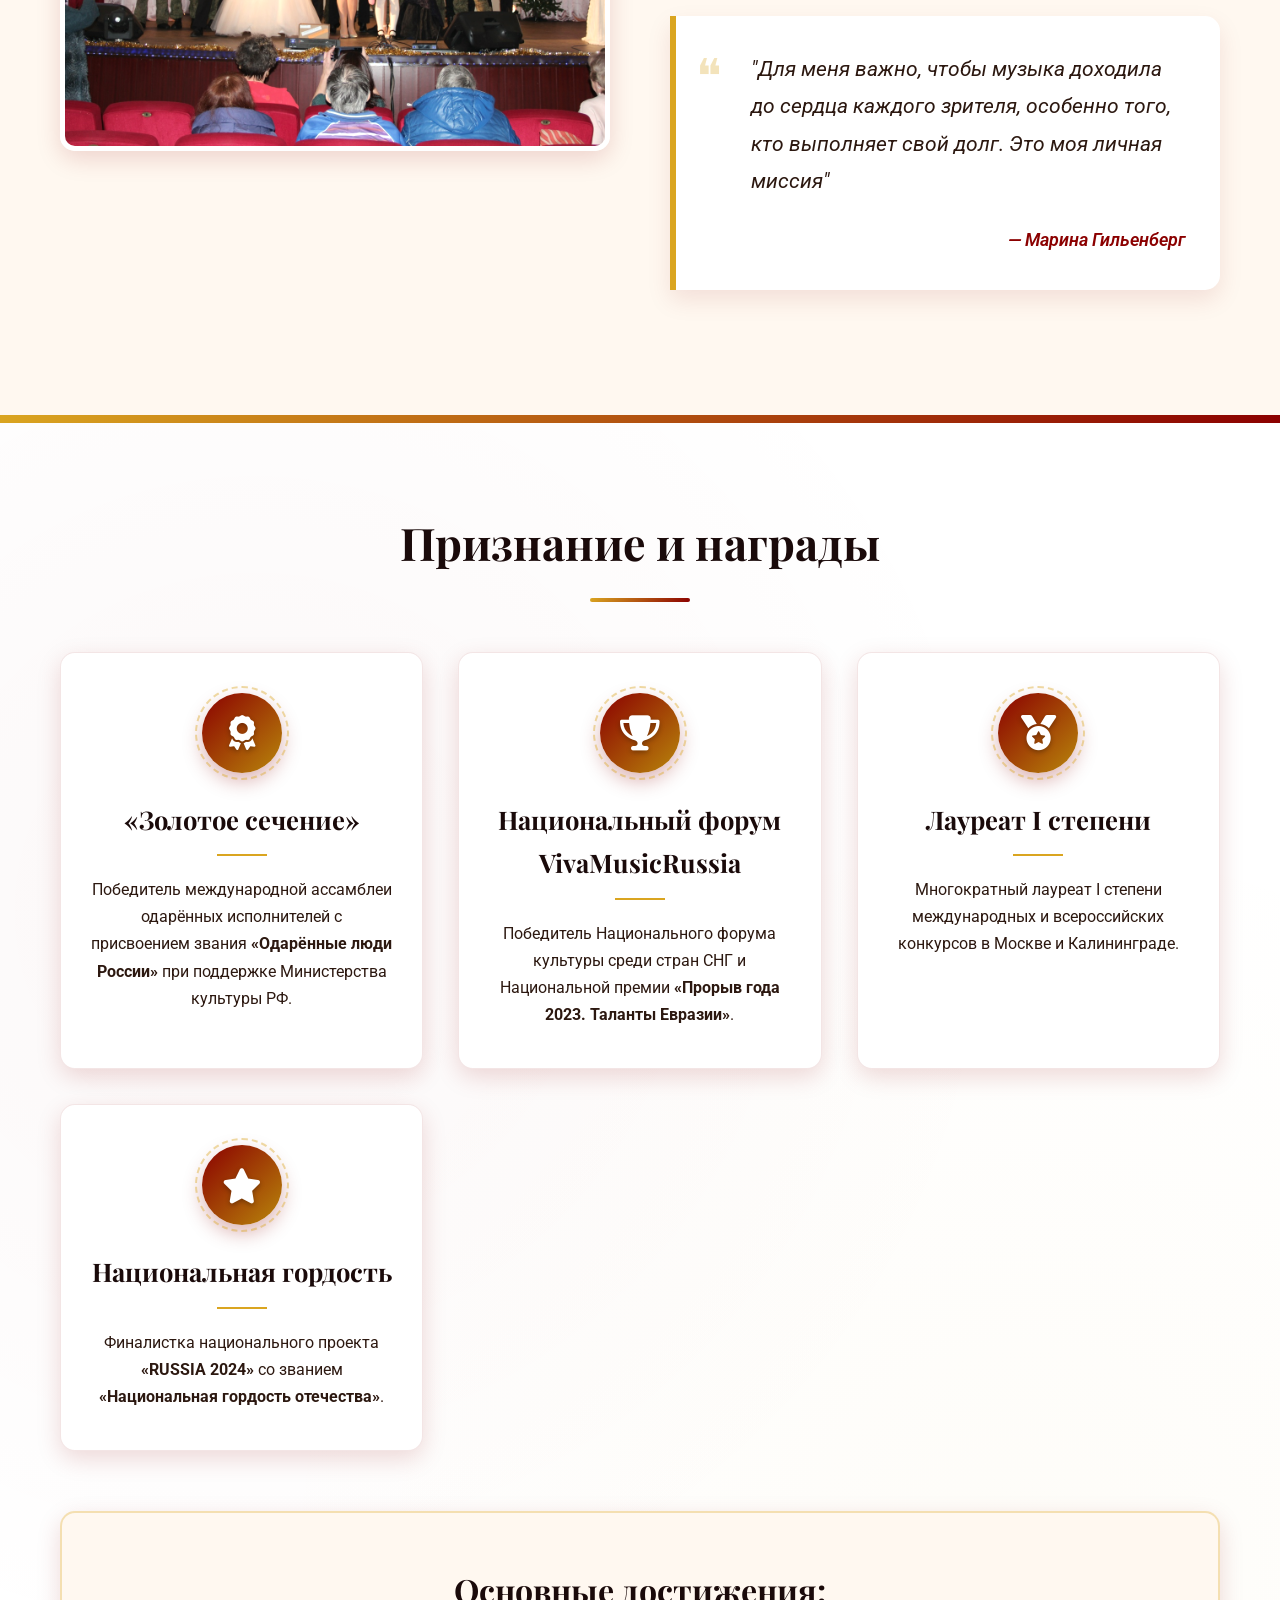
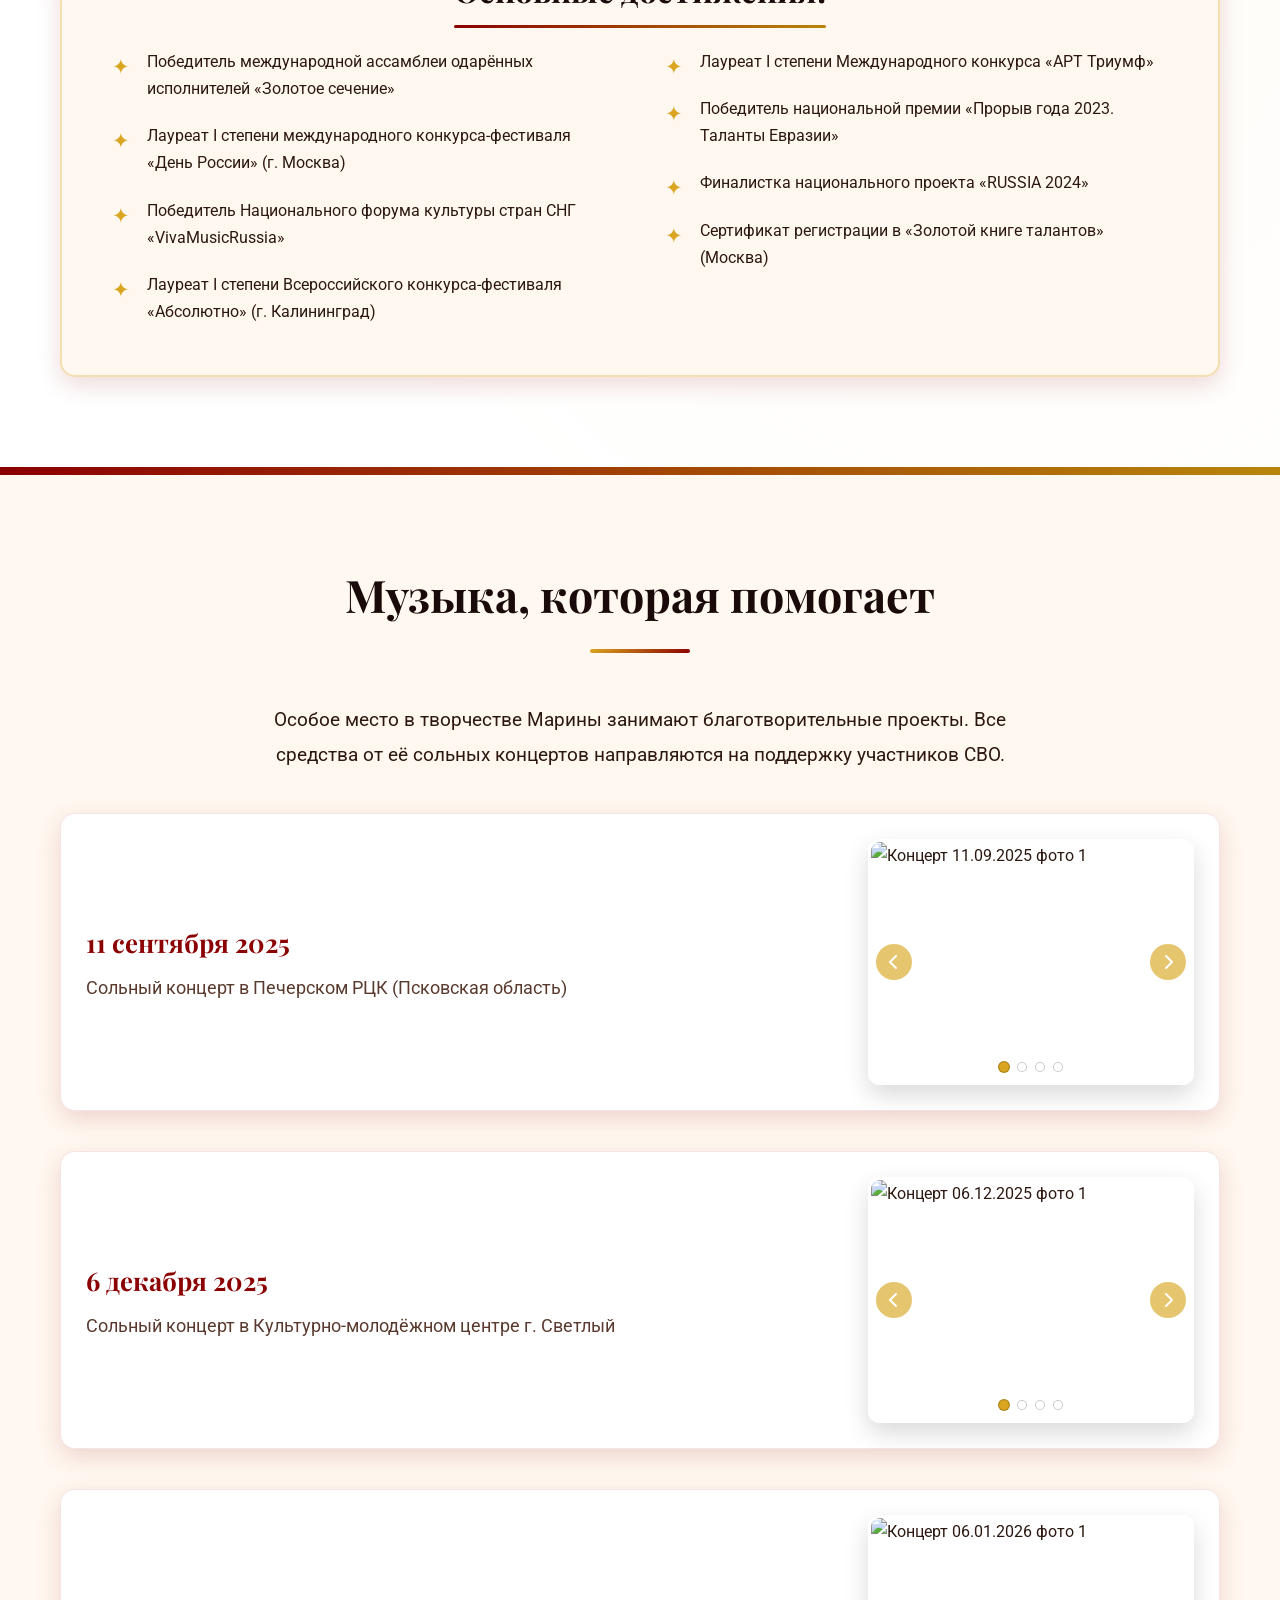
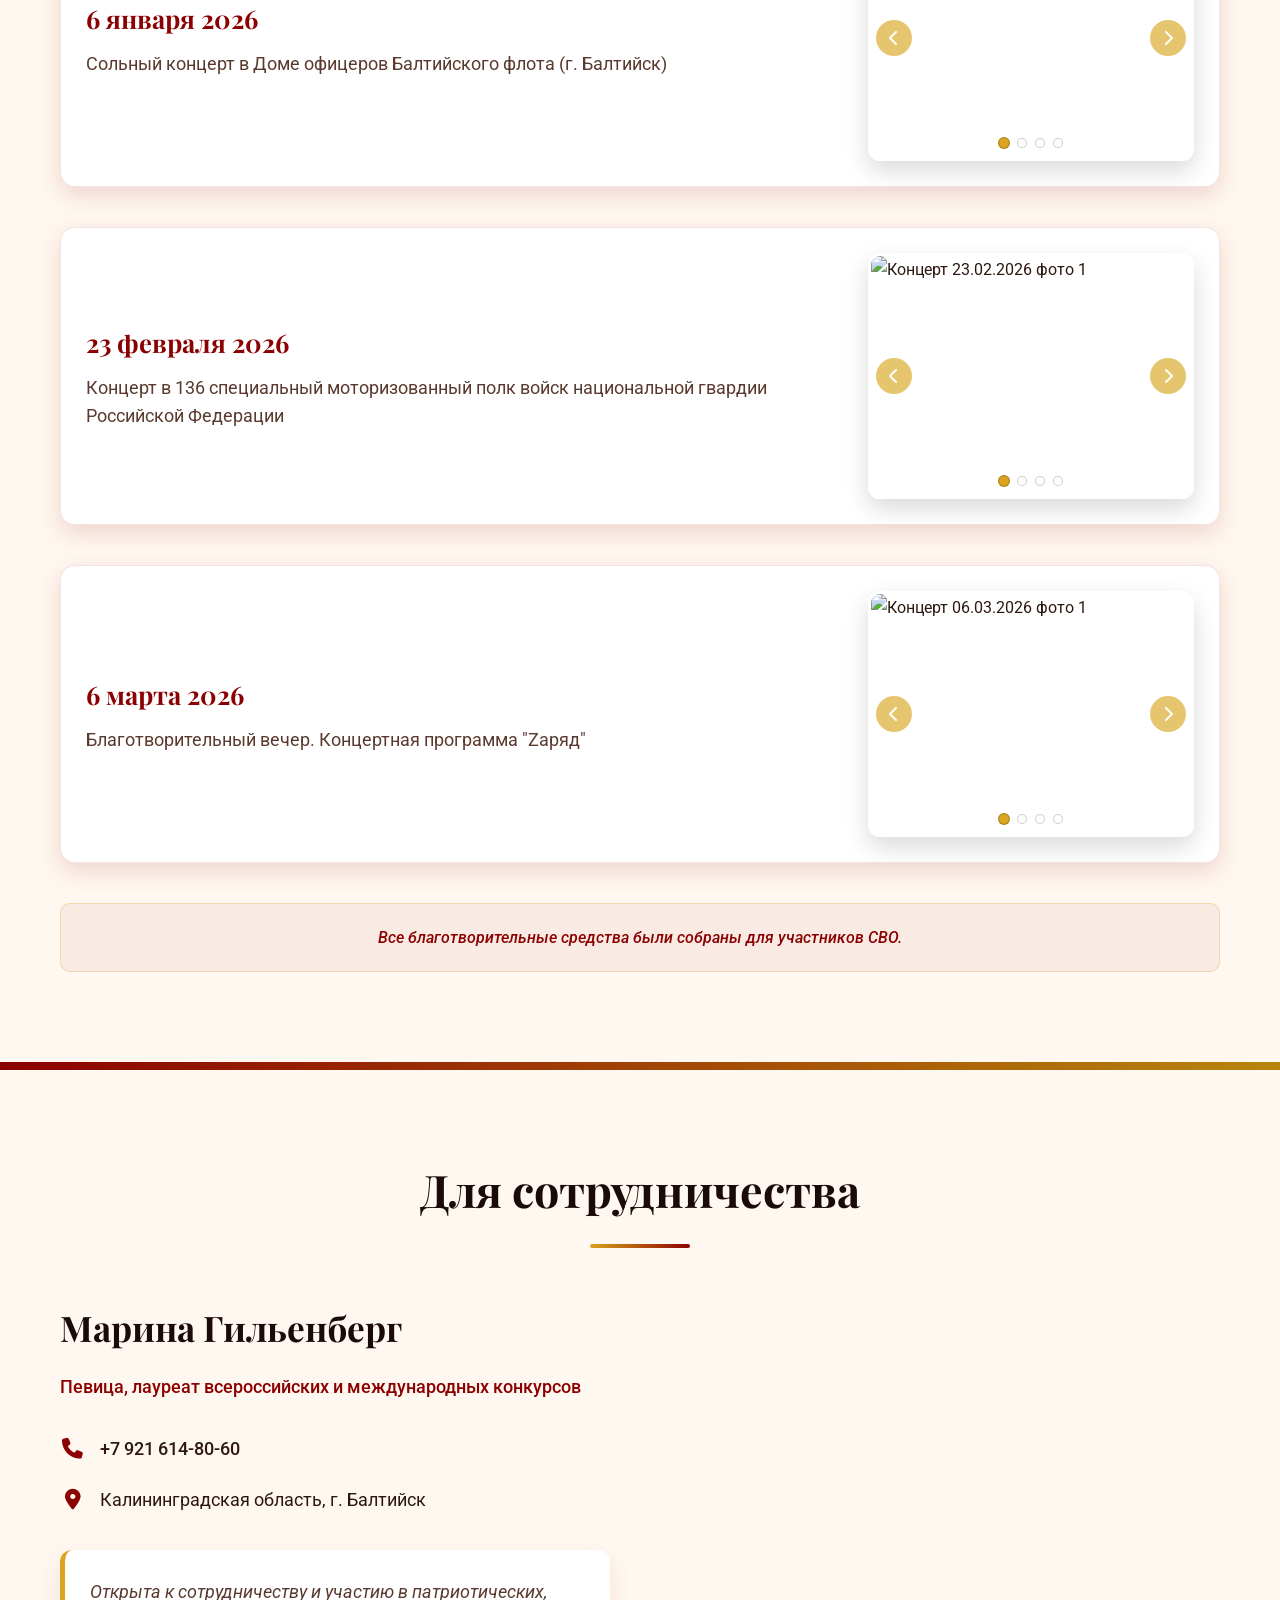
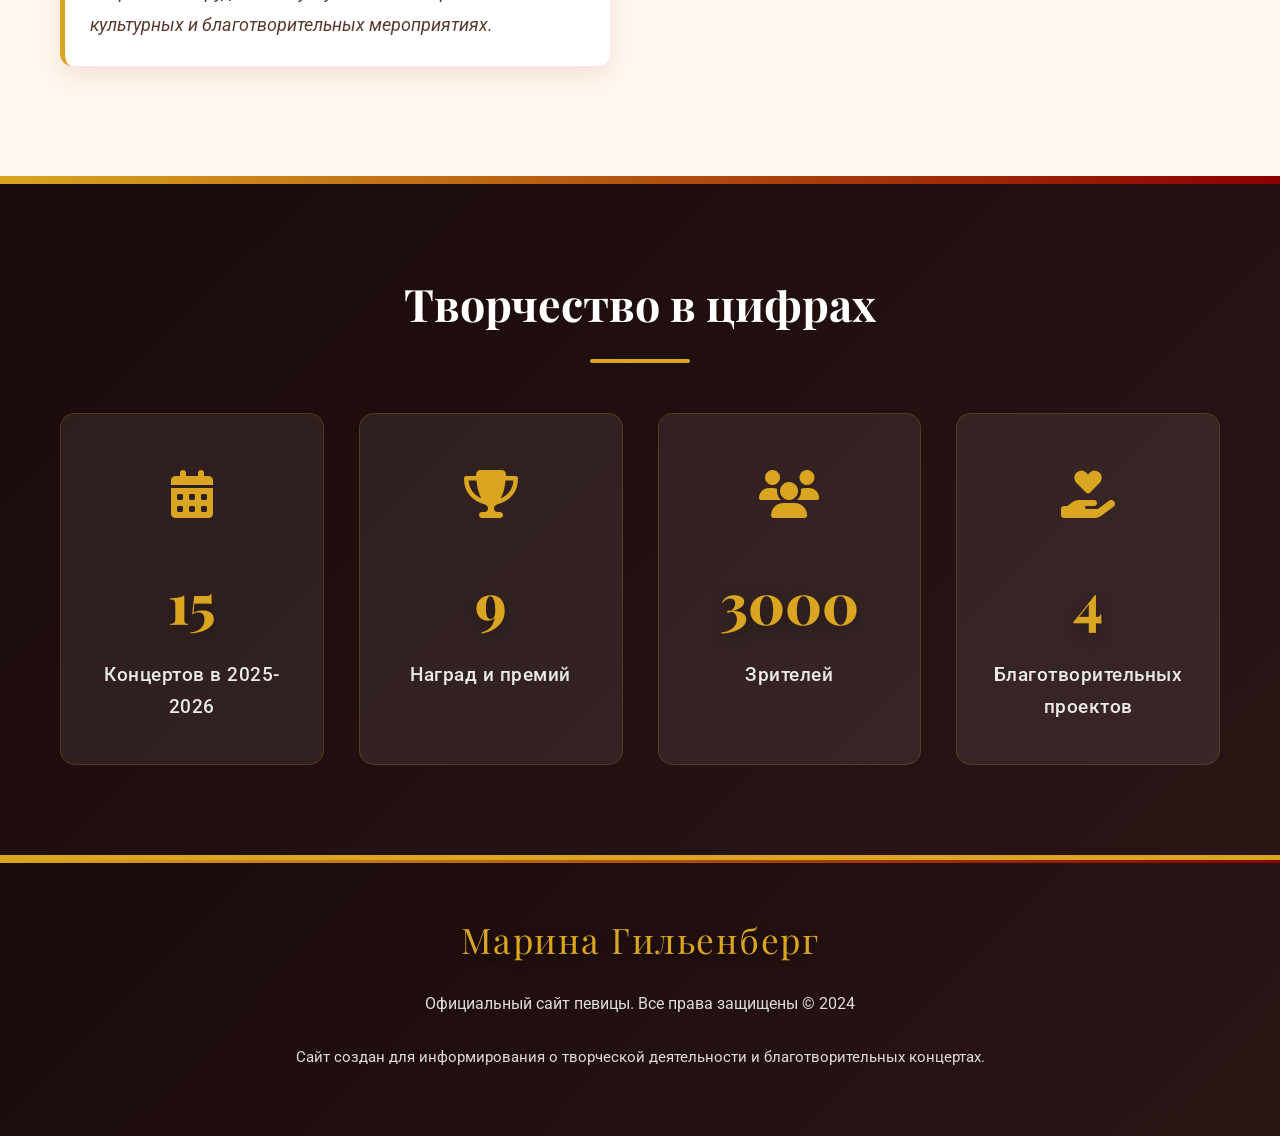
==== commit 19827140: "Add files via upload" ====
--- a/index.html
+++ b/index.html
@@ -136,50 +136,121 @@
     </section>
 
     <!-- Благотворительность (Музыка, которая помогает) -->
-    <section id="charity" class="section charity">
-        <div class="container">
-            <h2 class="section-title">Музыка, которая помогает</h2>
-            
-            <div class="charity-simple">
-                <!-- Текст слева -->
-                <div class="charity-text-simple">
-                    <p>Особое место в творчестве Марины занимают благотворительные проекты. Все средства от её сольных концертов направляются на поддержку участников СВО.</p>
-                    
-                    <div class="charity-events">
-                        <div class="event">
-                            <h3>11 сентября 2025</h3>
-                            <p>Сольный концерт в Печерском РЦК (Псковская область)</p>
-                        </div>
-                        <div class="event">
-                            <h3>6 декабря 2025</h3>
-                            <p>Сольный концерт в Культурно-молодёжном центре г. Светлый</p>
-                        </div>
-                        <div class="event">
-                            <h3>6 января 2026</h3>
-                            <p>Сольный концерт в Доме офицеров Балтийского флота(г. Балтийск)</p>
-                        </div>
-                        <!-- ИЗМЕНЕНО: добавлены два новых прошедших концерта -->
-                        <div class="event">
-                            <h3>23 февраля 2026</h3>
-                            <p>Концерт в 136 специальный моторизованный полк войск национальной гвардии Российской Федерации</p>
-                        </div>
-                        <div class="event">
-                            <h3>6 марта 2026</h3>
-                            <p>Благотворительный вечер в Доме офицеров г. Калиннинграда. Концертная программа "Zаряд"</p>
-                        </div>
-                    </div>
-                    
-                    <p class="charity-note">Все благотворительные средства были собраны для участников СВО.</p>
-                </div>
-                
-                <!-- Простое фото справа -->
-                <div class="charity-photo-simple">
-                    <img src="images/charity-simple.jpg" alt="Марина Гильенберг на благотворительном концерте">
-                    <p class="photo-description">Благотворительный концерт для военнослужащих</p>
-                </div>
-            </div>
-        </div>
-    </section>
+<section id="charity" class="section charity">
+    <div class="container">
+        <h2 class="section-title">Музыка, которая помогает</h2>
+        <p class="charity-intro">Особое место в творчестве Марины занимают благотворительные проекты. Все средства от её сольных концертов направляются на поддержку участников СВО.</p>
+        
+        <div class="charity-events-list">
+            <!-- Событие 1: 11 сентября 2025 -->
+            <div class="event-with-slider">
+                <div class="event-info">
+                    <h3>11 сентября 2025</h3>
+                    <p>Сольный концерт в Печерском РЦК (Псковская область)</p>
+                </div>
+                <div class="event-slider">
+                    <div class="slider-container">
+                        <div class="slider-track">
+                            <div class="slider-slide"><img src="images/event1-1.jpg" alt="Концерт 11.09.2025 фото 1"></div>
+                            <div class="slider-slide"><img src="images/event1-2.jpg" alt="Концерт 11.09.2025 фото 2"></div>
+                            <div class="slider-slide"><img src="images/event1-3.jpg" alt="Концерт 11.09.2025 фото 3"></div>
+                            <div class="slider-slide"><img src="images/event1-4.jpg" alt="Концерт 11.09.2025 фото 4"></div>
+                        </div>
+                        <button class="slider-prev"><i class="fas fa-chevron-left"></i></button>
+                        <button class="slider-next"><i class="fas fa-chevron-right"></i></button>
+                        <div class="slider-dots"></div>
+                    </div>
+                </div>
+            </div>
+
+            <!-- Событие 2: 6 декабря 2025 -->
+            <div class="event-with-slider">
+                <div class="event-info">
+                    <h3>6 декабря 2025</h3>
+                    <p>Сольный концерт в Культурно-молодёжном центре г. Светлый</p>
+                </div>
+                <div class="event-slider">
+                    <div class="slider-container">
+                        <div class="slider-track">
+                            <div class="slider-slide"><img src="images/event2-1.jpg" alt="Концерт 06.12.2025 фото 1"></div>
+                            <div class="slider-slide"><img src="images/event2-2.jpg" alt="Концерт 06.12.2025 фото 2"></div>
+                            <div class="slider-slide"><img src="images/event2-3.jpg" alt="Концерт 06.12.2025 фото 3"></div>
+                            <div class="slider-slide"><img src="images/event2-4.jpg" alt="Концерт 06.12.2025 фото 4"></div>
+                        </div>
+                        <button class="slider-prev"><i class="fas fa-chevron-left"></i></button>
+                        <button class="slider-next"><i class="fas fa-chevron-right"></i></button>
+                        <div class="slider-dots"></div>
+                    </div>
+                </div>
+            </div>
+
+            <!-- Событие 3: 6 января 2026 -->
+            <div class="event-with-slider">
+                <div class="event-info">
+                    <h3>6 января 2026</h3>
+                    <p>Сольный концерт в Доме офицеров Балтийского флота (г. Балтийск)</p>
+                </div>
+                <div class="event-slider">
+                    <div class="slider-container">
+                        <div class="slider-track">
+                            <div class="slider-slide"><img src="images/event3-1.jpg" alt="Концерт 06.01.2026 фото 1"></div>
+                            <div class="slider-slide"><img src="images/event3-2.jpg" alt="Концерт 06.01.2026 фото 2"></div>
+                            <div class="slider-slide"><img src="images/event3-3.jpg" alt="Концерт 06.01.2026 фото 3"></div>
+                            <div class="slider-slide"><img src="images/event3-4.jpg" alt="Концерт 06.01.2026 фото 4"></div>
+                        </div>
+                        <button class="slider-prev"><i class="fas fa-chevron-left"></i></button>
+                        <button class="slider-next"><i class="fas fa-chevron-right"></i></button>
+                        <div class="slider-dots"></div>
+                    </div>
+                </div>
+            </div>
+
+            <!-- Событие 4: 23 февраля 2026 -->
+            <div class="event-with-slider">
+                <div class="event-info">
+                    <h3>23 февраля 2026</h3>
+                    <p>Концерт в 136 специальный моторизованный полк войск национальной гвардии Российской Федерации</p>
+                </div>
+                <div class="event-slider">
+                    <div class="slider-container">
+                        <div class="slider-track">
+                            <div class="slider-slide"><img src="images/event4-1.jpg" alt="Концерт 23.02.2026 фото 1"></div>
+                            <div class="slider-slide"><img src="images/event4-2.jpg" alt="Концерт 23.02.2026 фото 2"></div>
+                            <div class="slider-slide"><img src="images/event4-3.jpg" alt="Концерт 23.02.2026 фото 3"></div>
+                            <div class="slider-slide"><img src="images/event4-4.jpg" alt="Концерт 23.02.2026 фото 4"></div>
+                        </div>
+                        <button class="slider-prev"><i class="fas fa-chevron-left"></i></button>
+                        <button class="slider-next"><i class="fas fa-chevron-right"></i></button>
+                        <div class="slider-dots"></div>
+                    </div>
+                </div>
+            </div>
+
+            <!-- Событие 5: 6 марта 2026 -->
+            <div class="event-with-slider">
+                <div class="event-info">
+                    <h3>6 марта 2026</h3>
+                    <p>Благотворительный вечер. Концертная программа "Zаряд"</p>
+                </div>
+                <div class="event-slider">
+                    <div class="slider-container">
+                        <div class="slider-track">
+                            <div class="slider-slide"><img src="images/event5-1.jpg" alt="Концерт 06.03.2026 фото 1"></div>
+                            <div class="slider-slide"><img src="images/event5-2.jpg" alt="Концерт 06.03.2026 фото 2"></div>
+                            <div class="slider-slide"><img src="images/event5-3.jpg" alt="Концерт 06.03.2026 фото 3"></div>
+                            <div class="slider-slide"><img src="images/event5-4.jpg" alt="Концерт 06.03.2026 фото 4"></div>
+                        </div>
+                        <button class="slider-prev"><i class="fas fa-chevron-left"></i></button>
+                        <button class="slider-next"><i class="fas fa-chevron-right"></i></button>
+                        <div class="slider-dots"></div>
+                    </div>
+                </div>
+            </div>
+        </div>
+        
+        <p class="charity-note">Все благотворительные средства были собраны для участников СВО.</p>
+    </div>
+</section>
 
     <!-- УДАЛЕНО: секция "Ближайший концерт" (id="concerts") полностью убрана -->
 
--- a/style.css
+++ b/style.css
@@ -1446,4 +1446,190 @@
         padding: 15px !important;
         font-size: 0.9rem !important;
     }
+}
+/* Новые стили для событий с персональными слайдерами */
+.charity-intro {
+    font-size: 1.2rem;
+    line-height: 1.8;
+    margin-bottom: 40px;
+    text-align: center;
+    max-width: 800px;
+    margin-left: auto;
+    margin-right: auto;
+}
+
+.charity-events-list {
+    display: flex;
+    flex-direction: column;
+    gap: 40px;
+    margin: 40px 0;
+}
+
+.event-with-slider {
+    display: flex;
+    align-items: center;
+    gap: 30px;
+    background: var(--white);
+    padding: 25px;
+    border-radius: 15px;
+    box-shadow: var(--shadow);
+    border: 1px solid rgba(139, 0, 0, 0.1);
+    transition: var(--transition);
+}
+
+.event-with-slider:hover {
+    transform: translateY(-5px);
+    box-shadow: 0 20px 40px rgba(139, 0, 0, 0.15);
+}
+
+.event-info {
+    flex: 1;
+}
+
+.event-info h3 {
+    font-family: 'Playfair Display', serif;
+    font-size: 1.6rem;
+    color: var(--primary-color);
+    margin-bottom: 10px;
+}
+
+.event-info p {
+    color: var(--text-light);
+    font-size: 1.1rem;
+    line-height: 1.6;
+}
+
+.event-slider {
+    flex: 0 0 280px;
+    position: relative;
+}
+
+.event-slider .slider-container {
+    position: relative;
+    width: 100%;
+    overflow: hidden;
+    border-radius: 12px;
+    box-shadow: 0 10px 25px rgba(0, 0, 0, 0.15);
+    border: 3px solid var(--white);
+}
+
+.event-slider .slider-track {
+    display: flex;
+    transition: transform 0.5s ease;
+}
+
+.event-slider .slider-slide {
+    flex: 0 0 100%;
+    width: 100%;
+}
+
+.event-slider .slider-slide img {
+    width: 100%;
+    height: auto;
+    display: block;
+    aspect-ratio: 4/3;
+    object-fit: cover;
+}
+
+.event-slider .slider-prev,
+.event-slider .slider-next {
+    position: absolute;
+    top: 50%;
+    transform: translateY(-50%);
+    width: 36px;
+    height: 36px;
+    background: rgba(218, 165, 32, 0.8);
+    border: none;
+    border-radius: 50%;
+    color: var(--white);
+    font-size: 1rem;
+    cursor: pointer;
+    display: flex;
+    align-items: center;
+    justify-content: center;
+    transition: var(--transition);
+    z-index: 10;
+    opacity: 0.8;
+}
+
+.event-slider .slider-prev {
+    left: 5px;
+}
+
+.event-slider .slider-next {
+    right: 5px;
+}
+
+.event-slider .slider-prev:hover,
+.event-slider .slider-next:hover {
+    background: var(--secondary-color);
+    opacity: 1;
+    transform: translateY(-50%) scale(1.1);
+}
+
+.event-slider .slider-dots {
+    position: absolute;
+    bottom: 10px;
+    left: 50%;
+    transform: translateX(-50%);
+    display: flex;
+    gap: 8px;
+    z-index: 10;
+}
+
+.event-slider .slider-dot {
+    width: 10px;
+    height: 10px;
+    border-radius: 50%;
+    background: rgba(255, 255, 255, 0.6);
+    cursor: pointer;
+    transition: var(--transition);
+    border: 1px solid rgba(0, 0, 0, 0.2);
+}
+
+.event-slider .slider-dot.active {
+    background: var(--secondary-color);
+    transform: scale(1.2);
+}
+
+.event-slider .slider-dot:hover {
+    background: var(--white);
+}
+
+/* Адаптивность */
+@media (max-width: 992px) {
+    .event-with-slider {
+        flex-direction: column;
+        align-items: stretch;
+    }
+    
+    .event-slider {
+        flex: none;
+        width: 100%;
+        max-width: 450px;
+        margin: 0 auto;
+    }
+}
+
+@media (max-width: 768px) {
+    .event-slider {
+        max-width: 100%;
+    }
+    
+    .event-info h3 {
+        font-size: 1.4rem;
+    }
+}
+
+@media (max-width: 480px) {
+    .event-with-slider {
+        padding: 15px;
+    }
+    
+    .event-slider .slider-prev,
+    .event-slider .slider-next {
+        width: 30px;
+        height: 30px;
+        font-size: 0.9rem;
+    }
 }
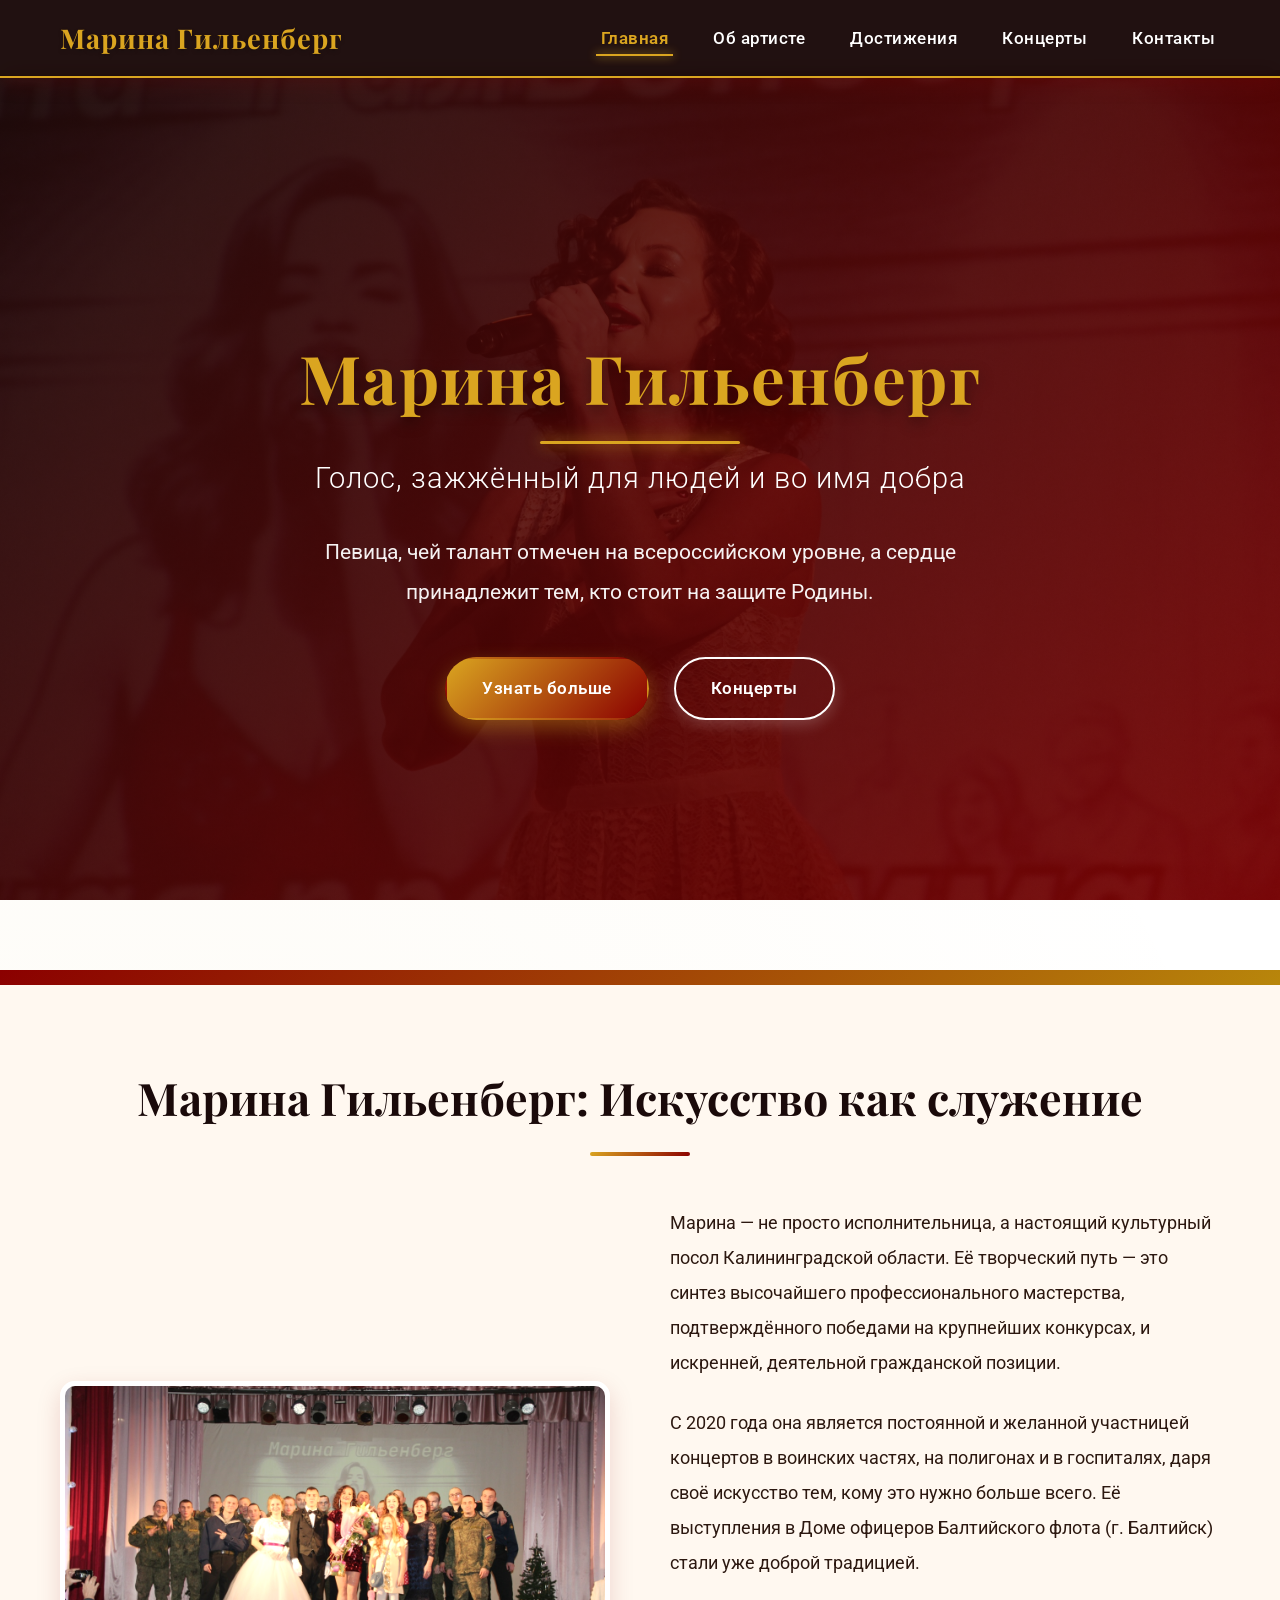
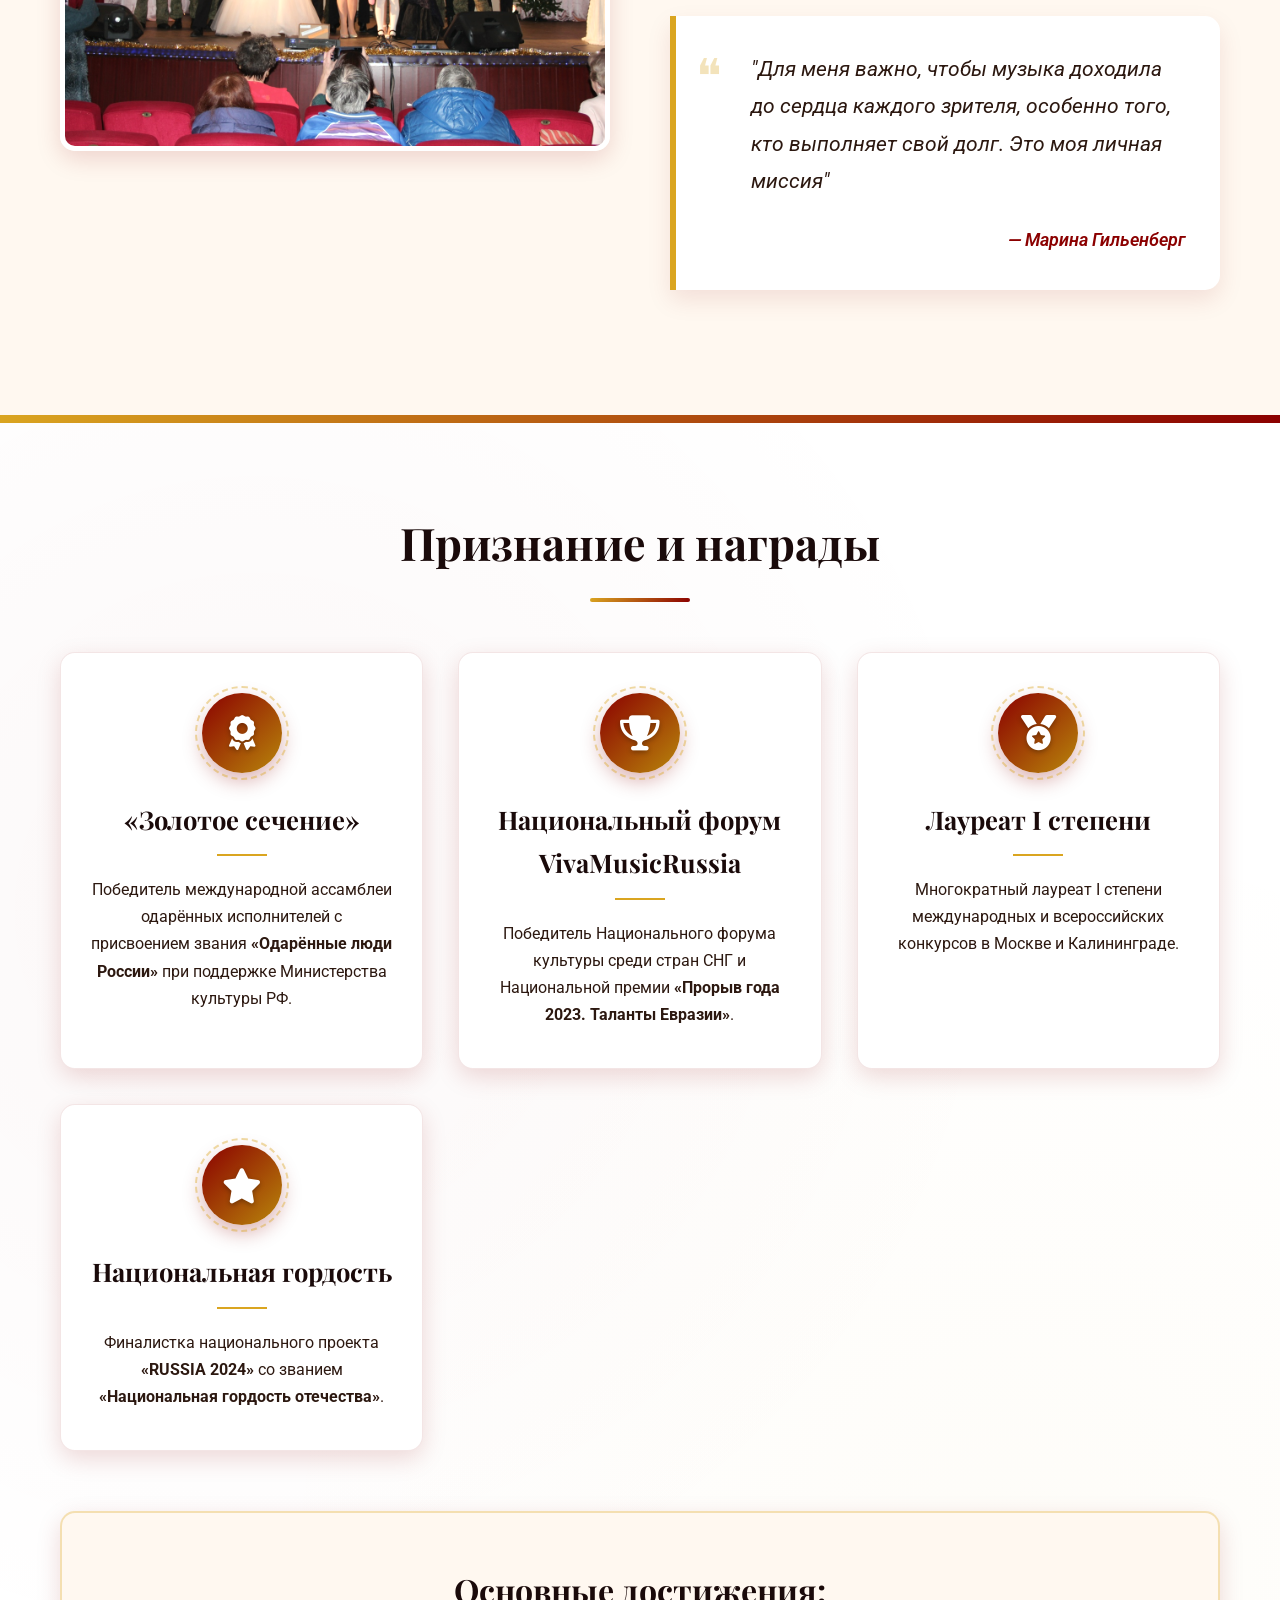
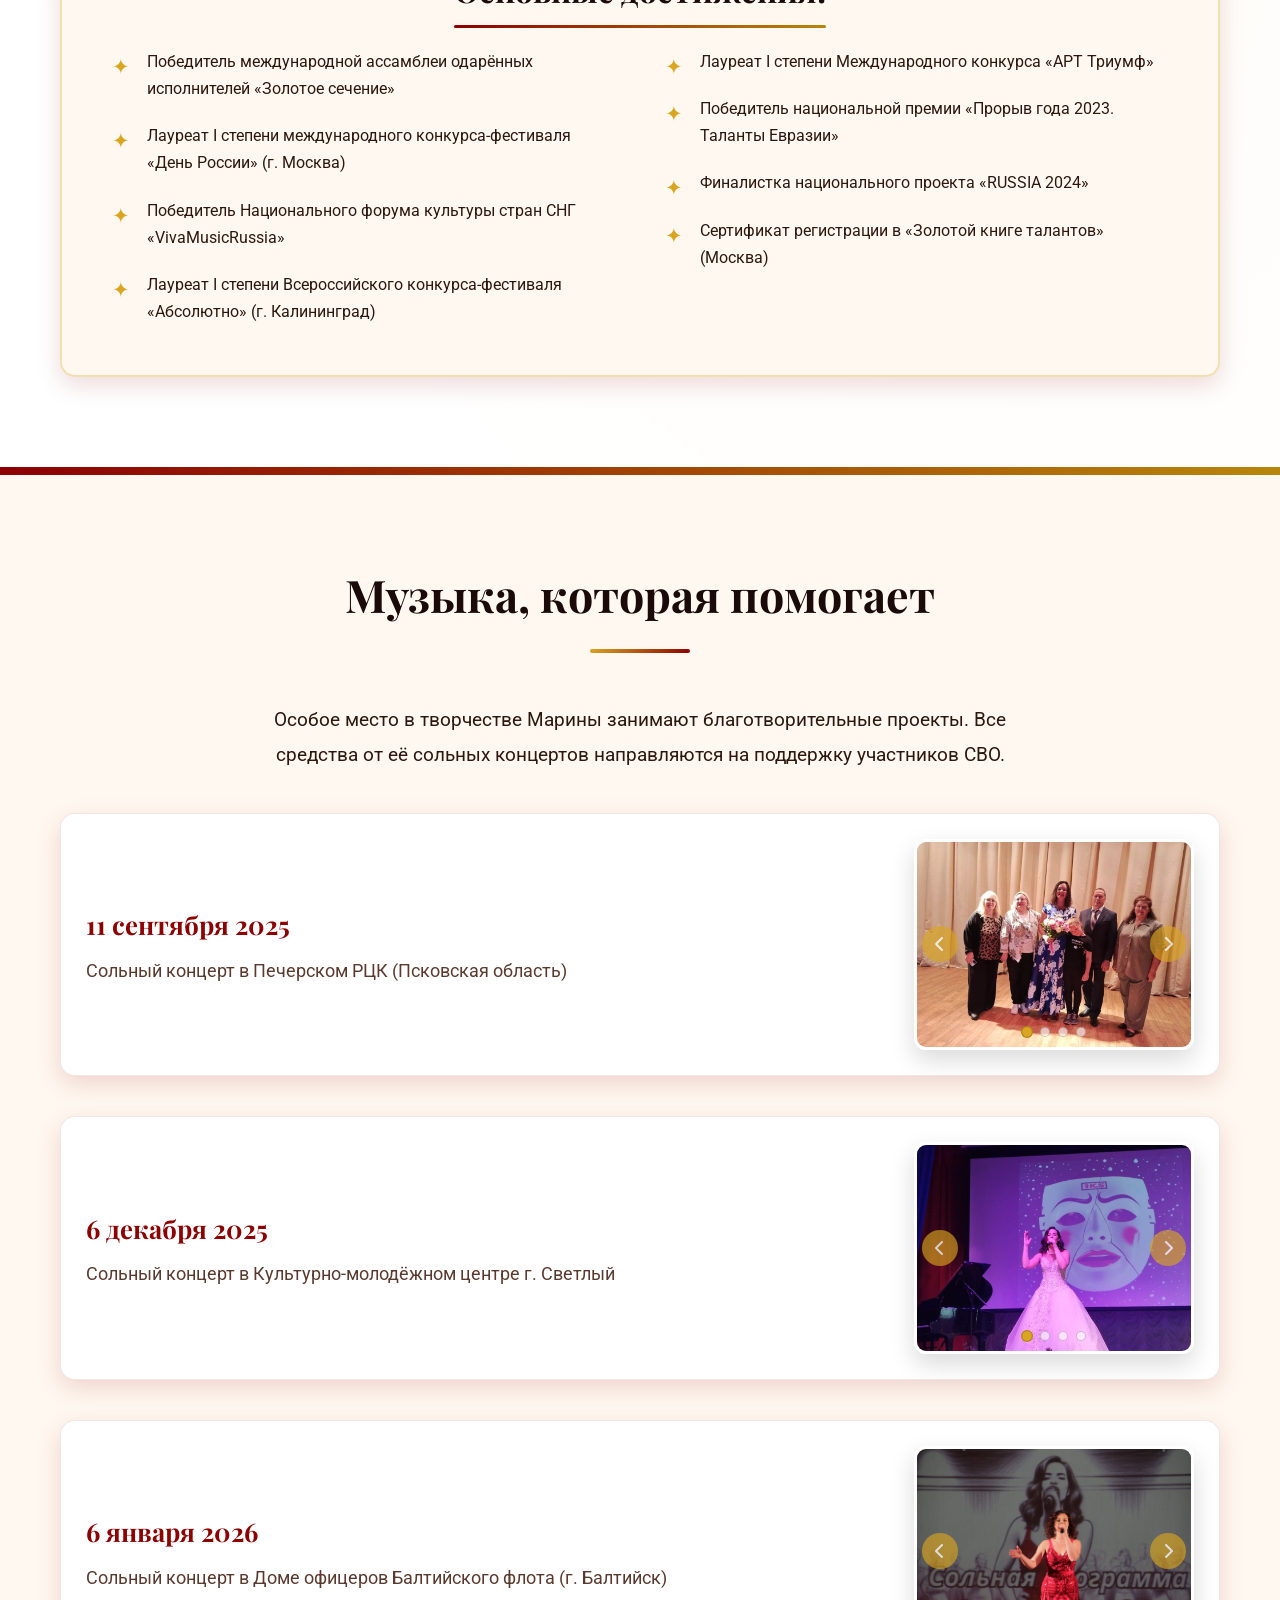
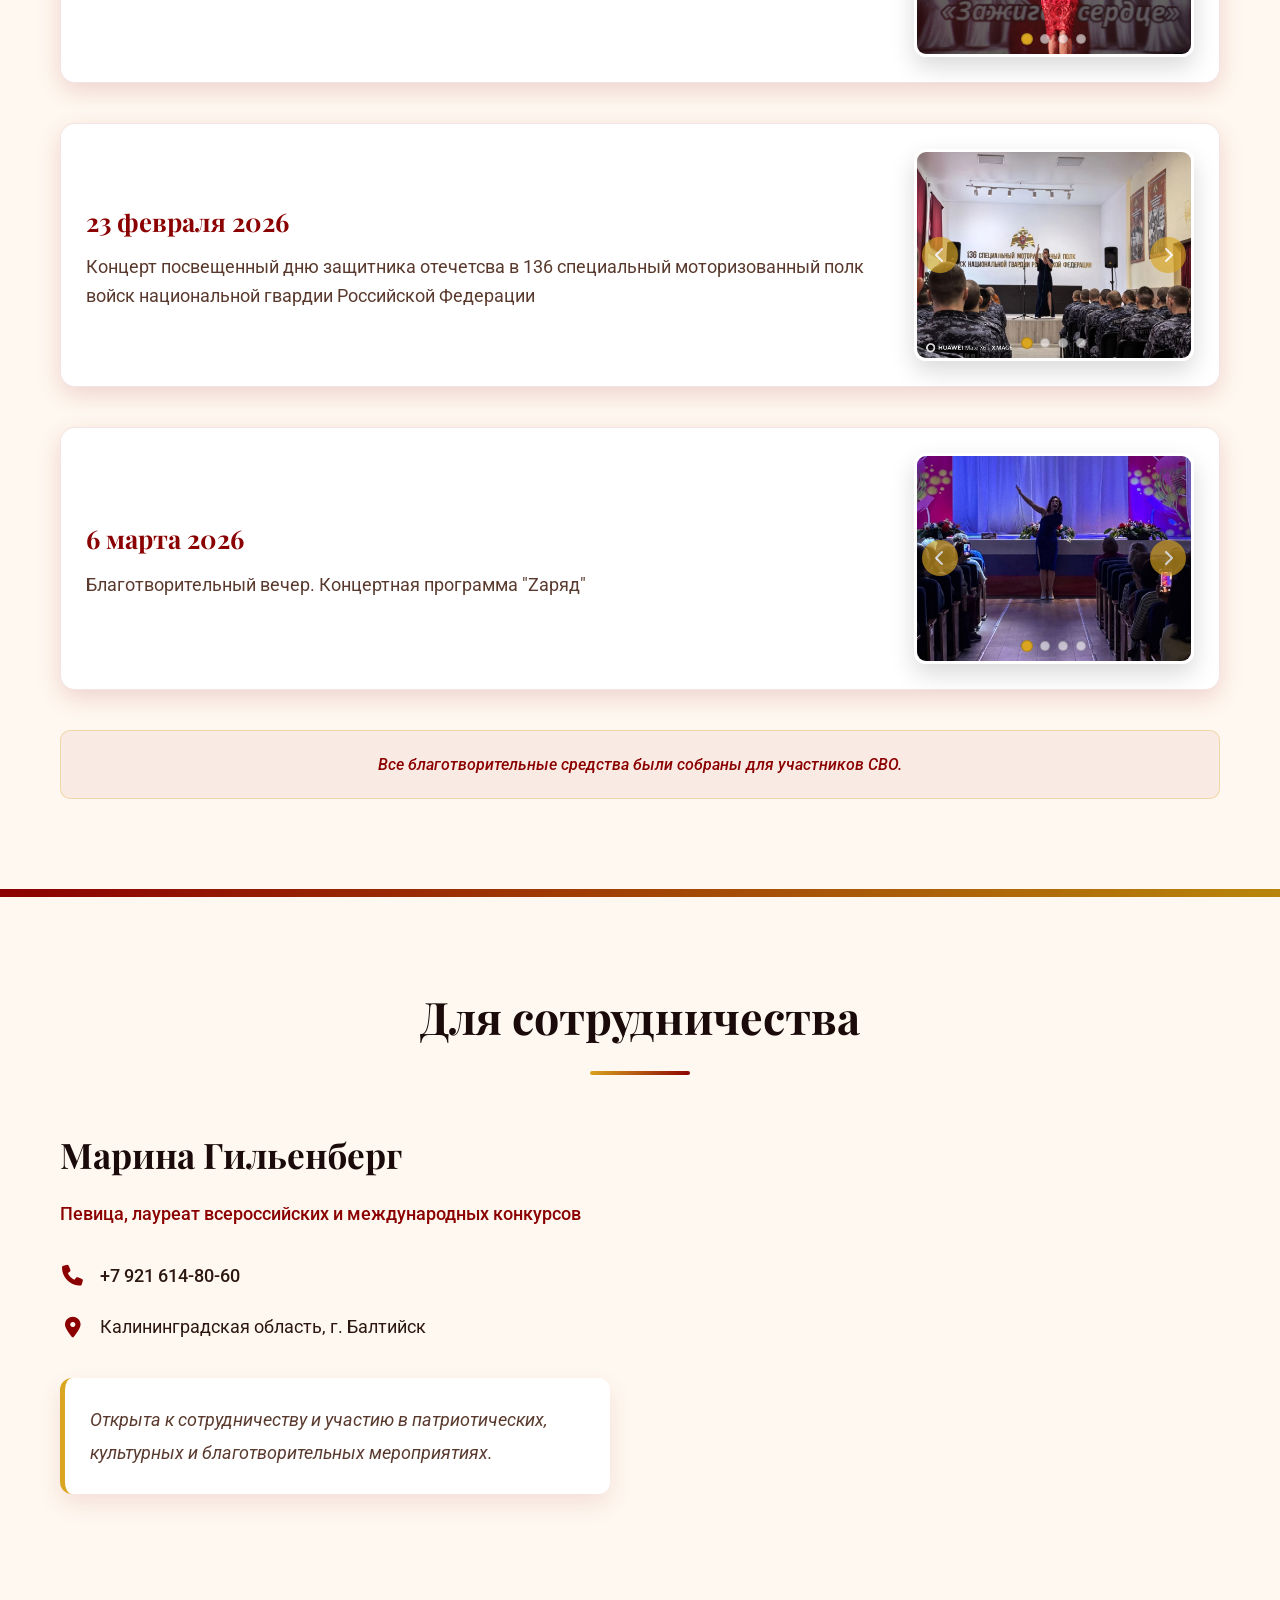
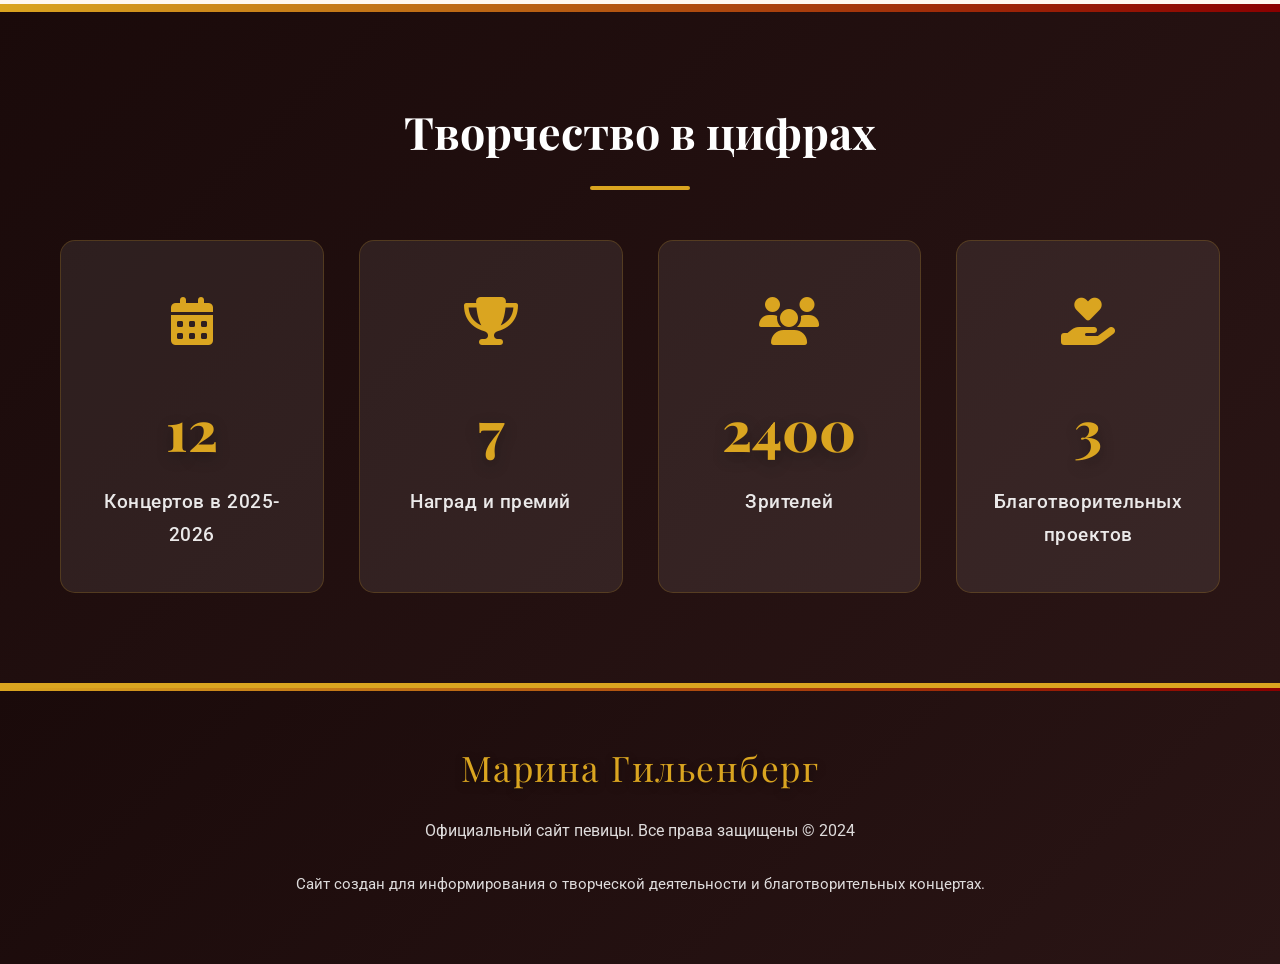
==== commit 94d3949d: "Add files via upload" ====
--- a/index.html
+++ b/index.html
@@ -209,7 +209,7 @@
             <div class="event-with-slider">
                 <div class="event-info">
                     <h3>23 февраля 2026</h3>
-                    <p>Концерт в 136 специальный моторизованный полк войск национальной гвардии Российской Федерации</p>
+                    <p>Концерт посвещенный дню защитника отечетсва в 136 специальный моторизованный полк войск национальной гвардии Российской Федерации</p>
                 </div>
                 <div class="event-slider">
                     <div class="slider-container">
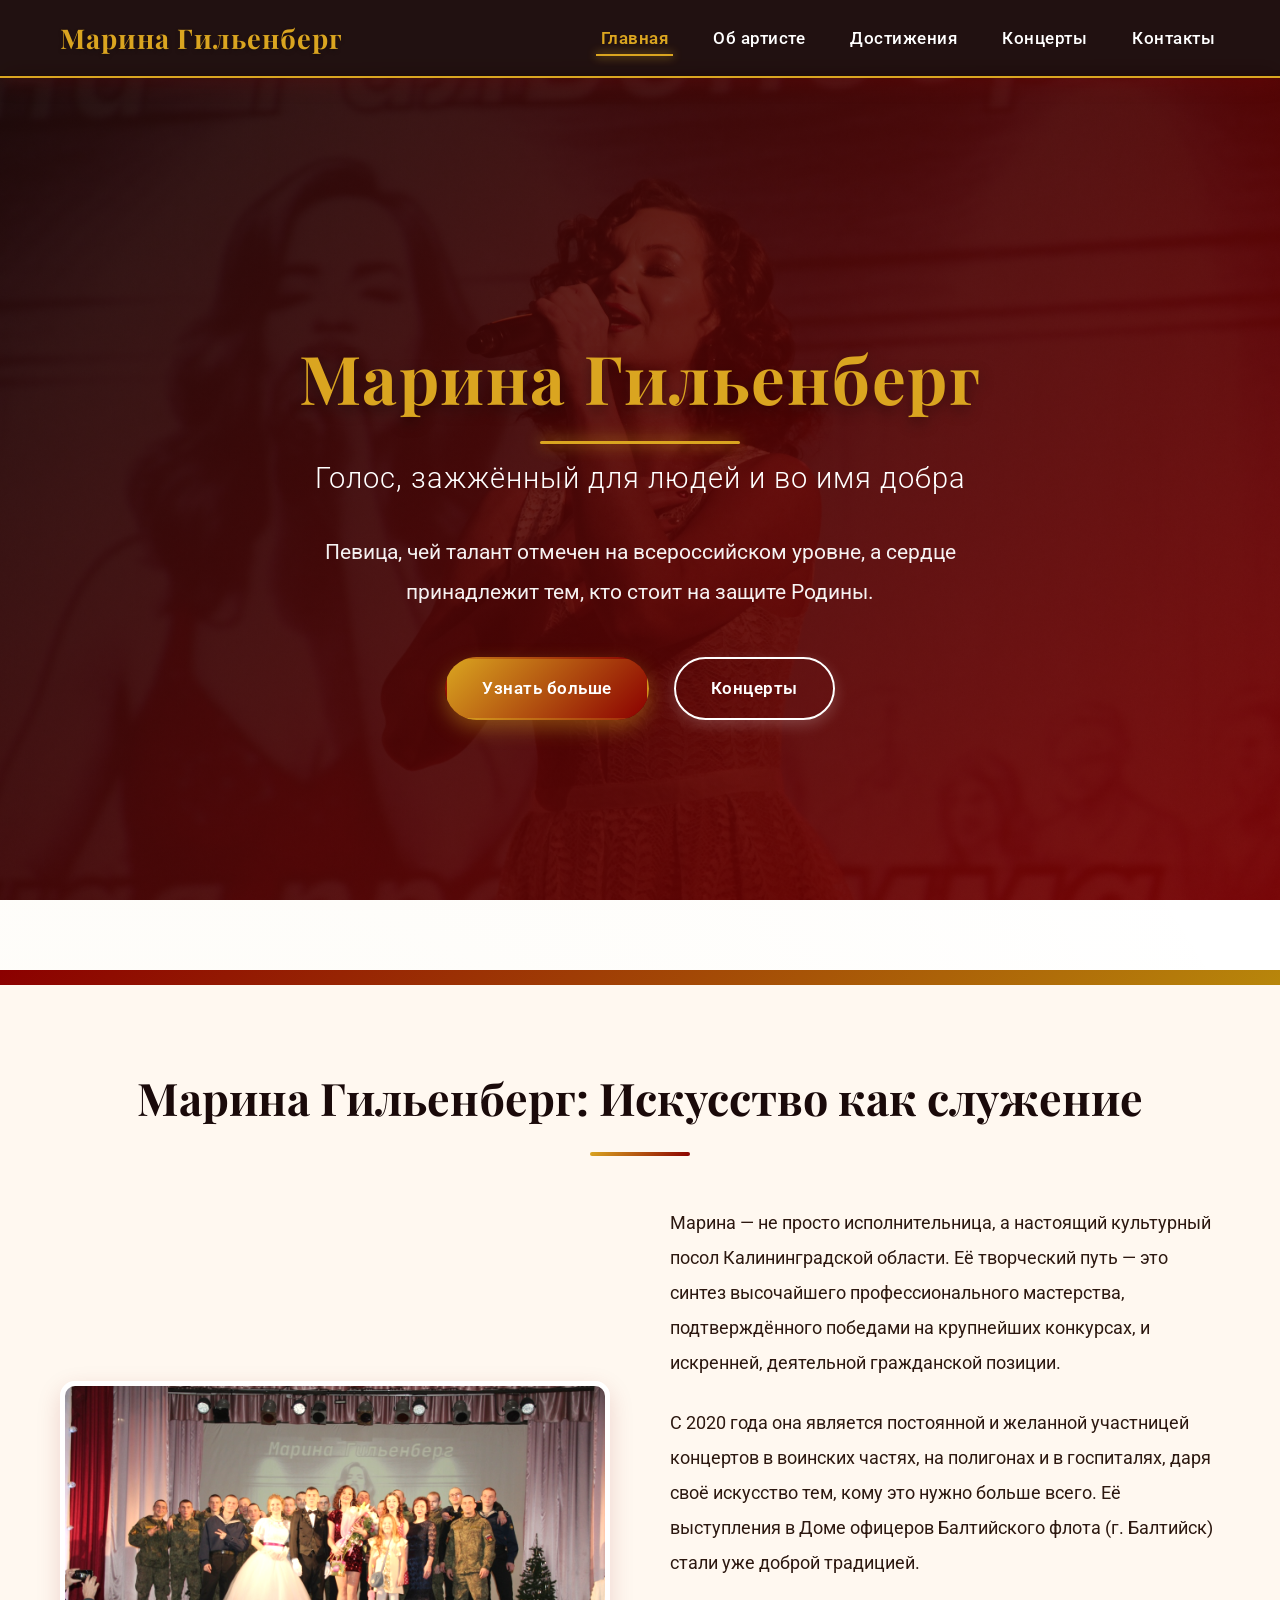
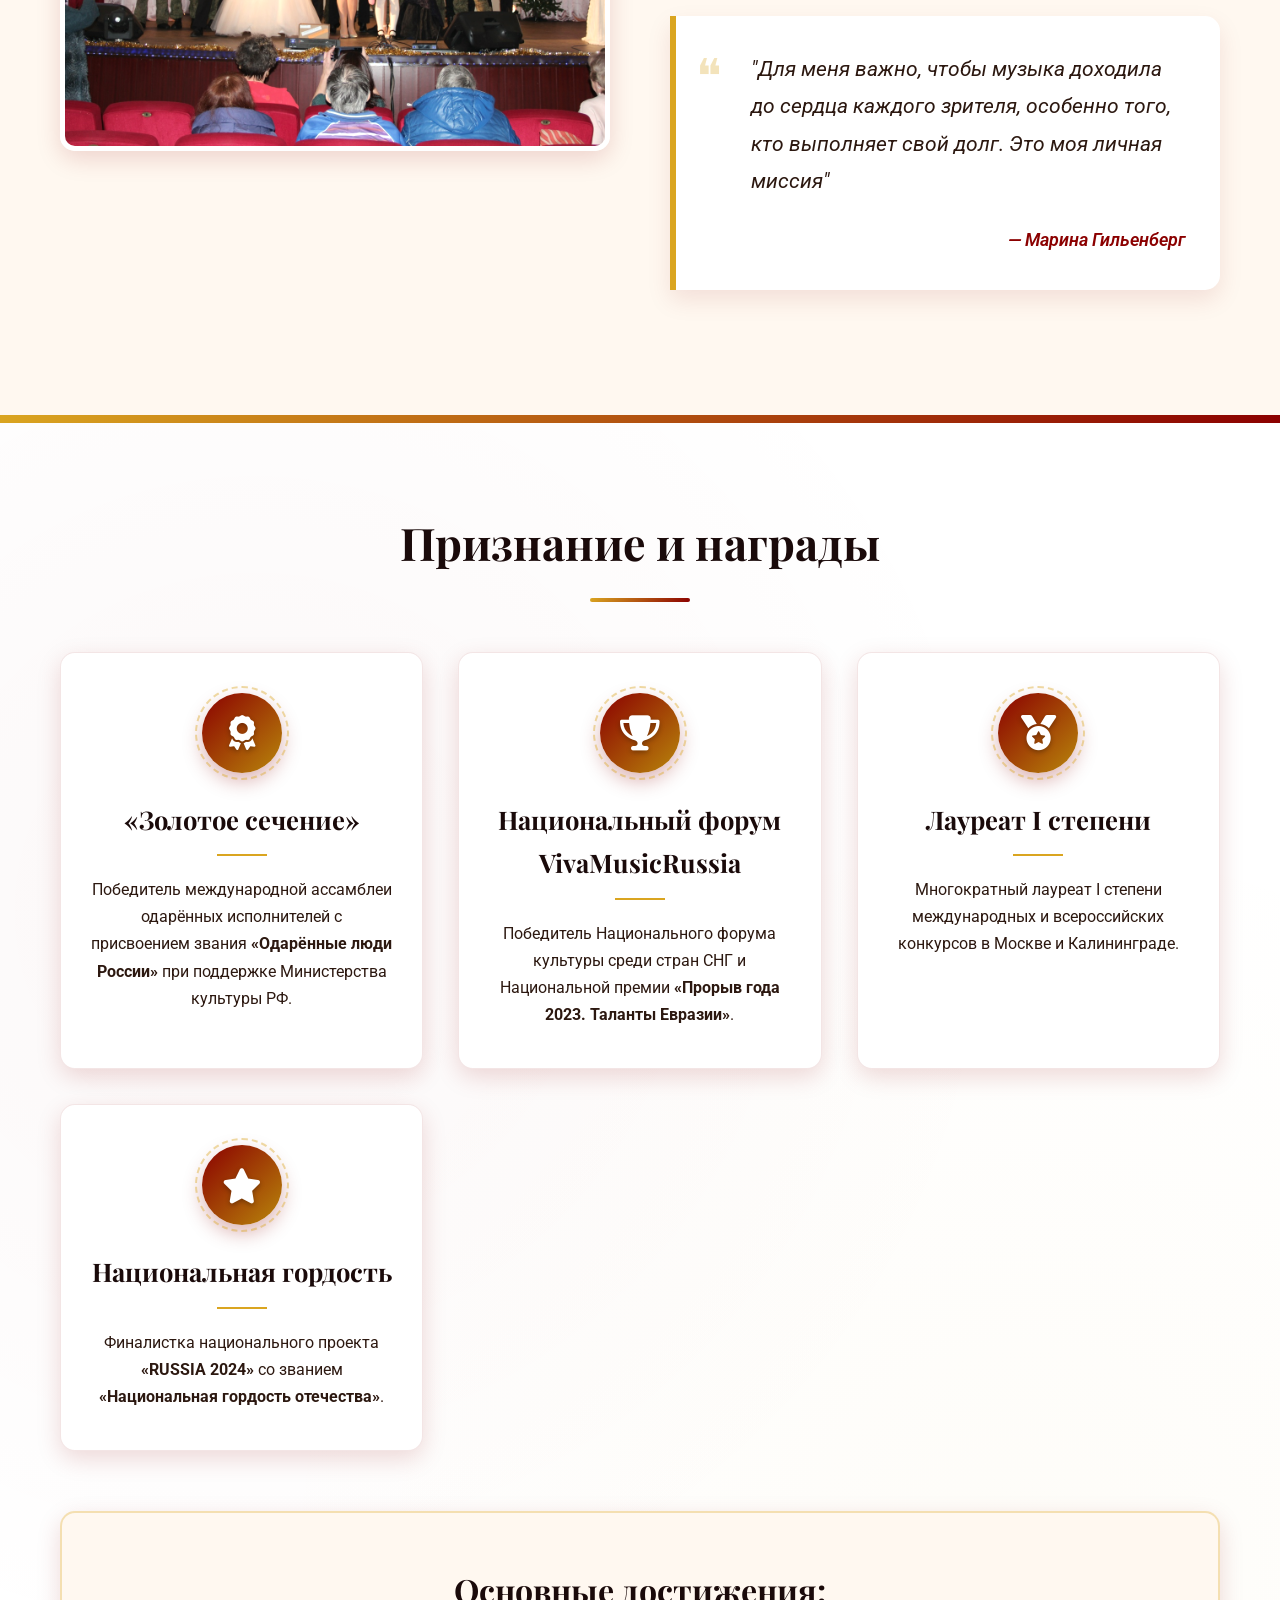
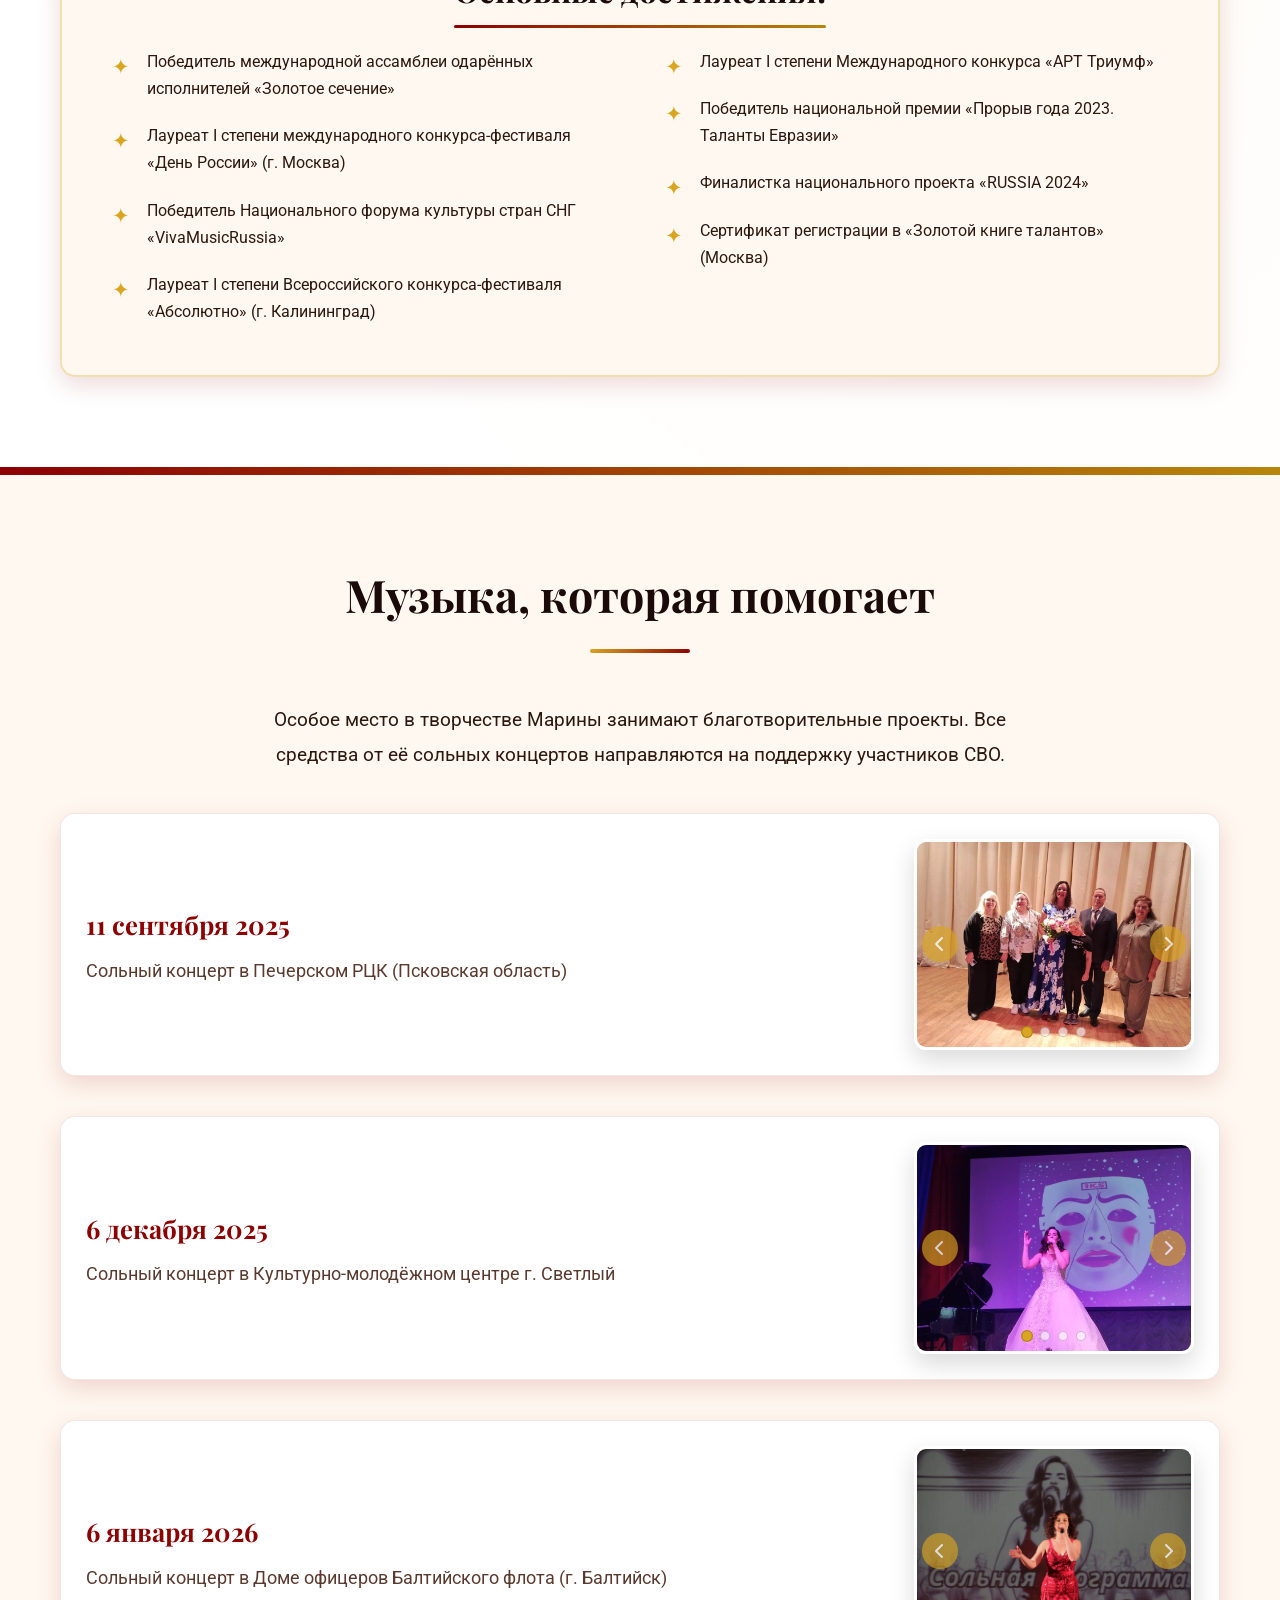
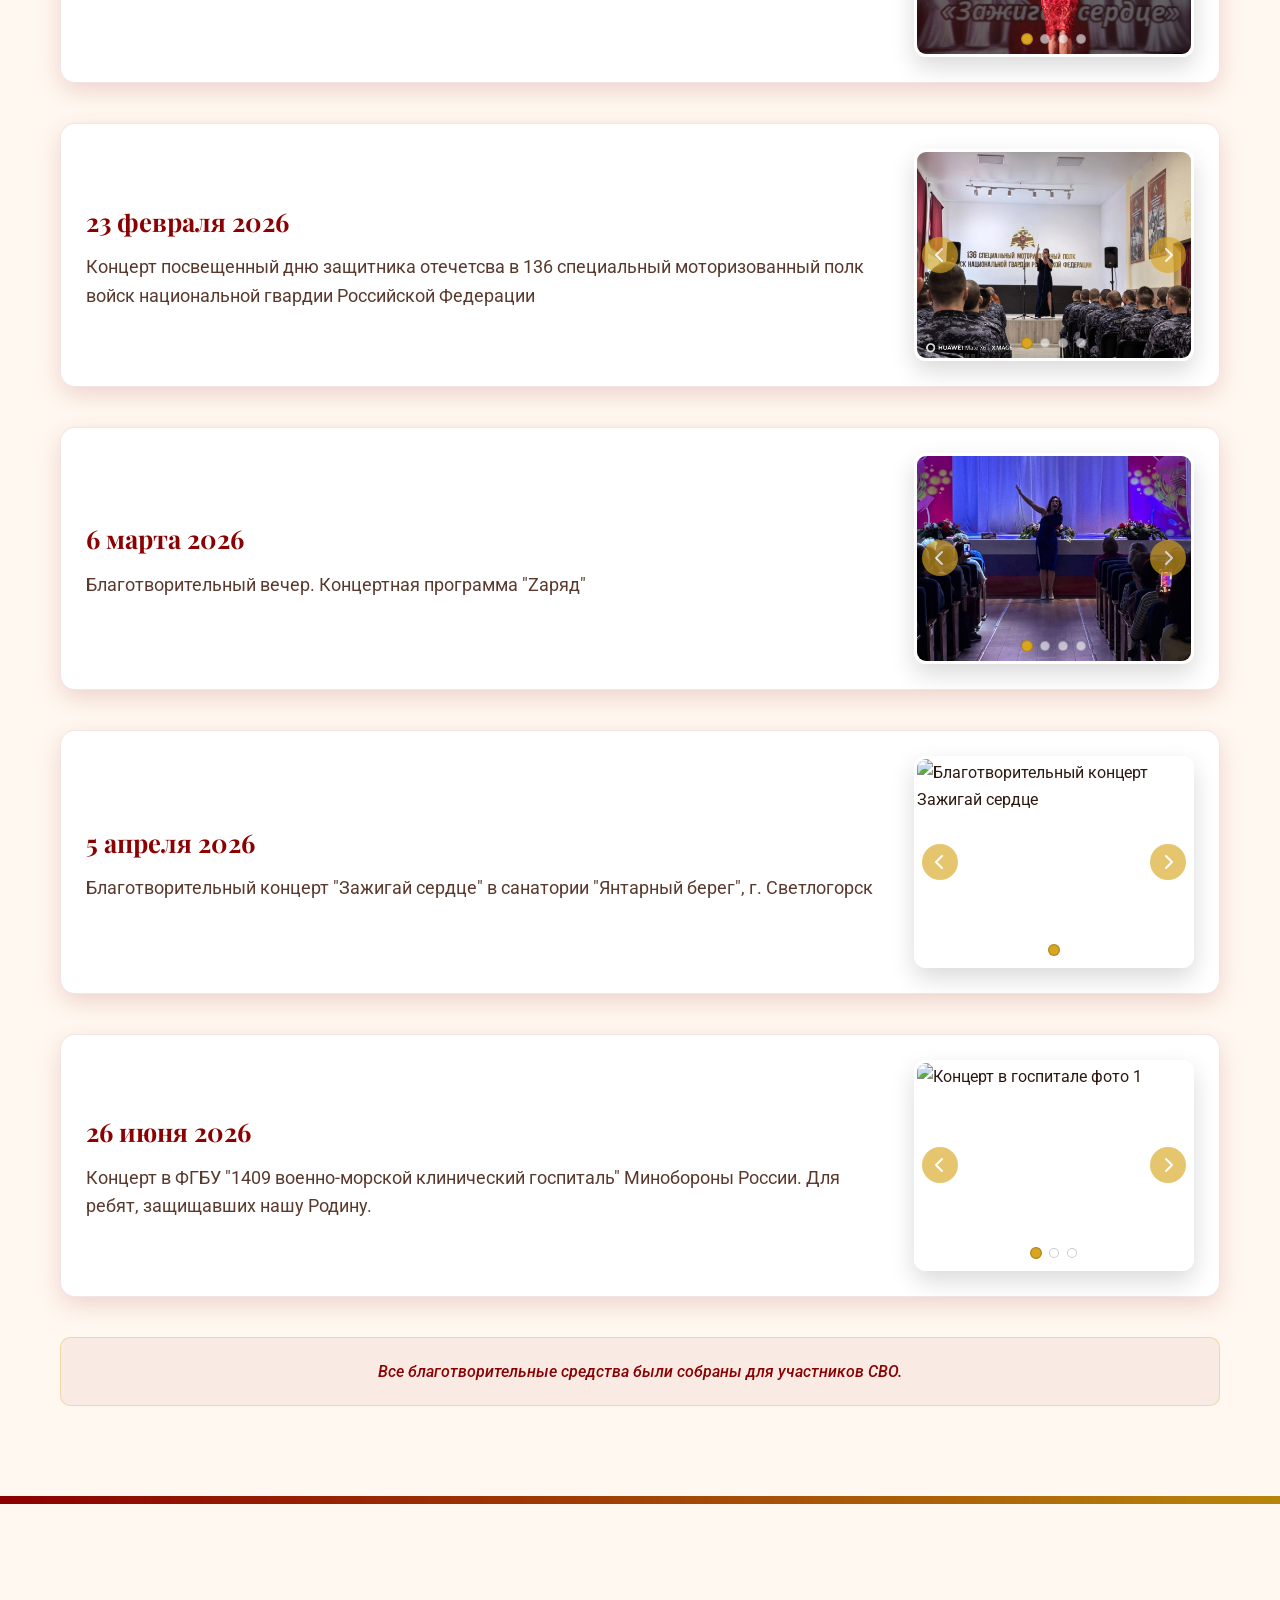
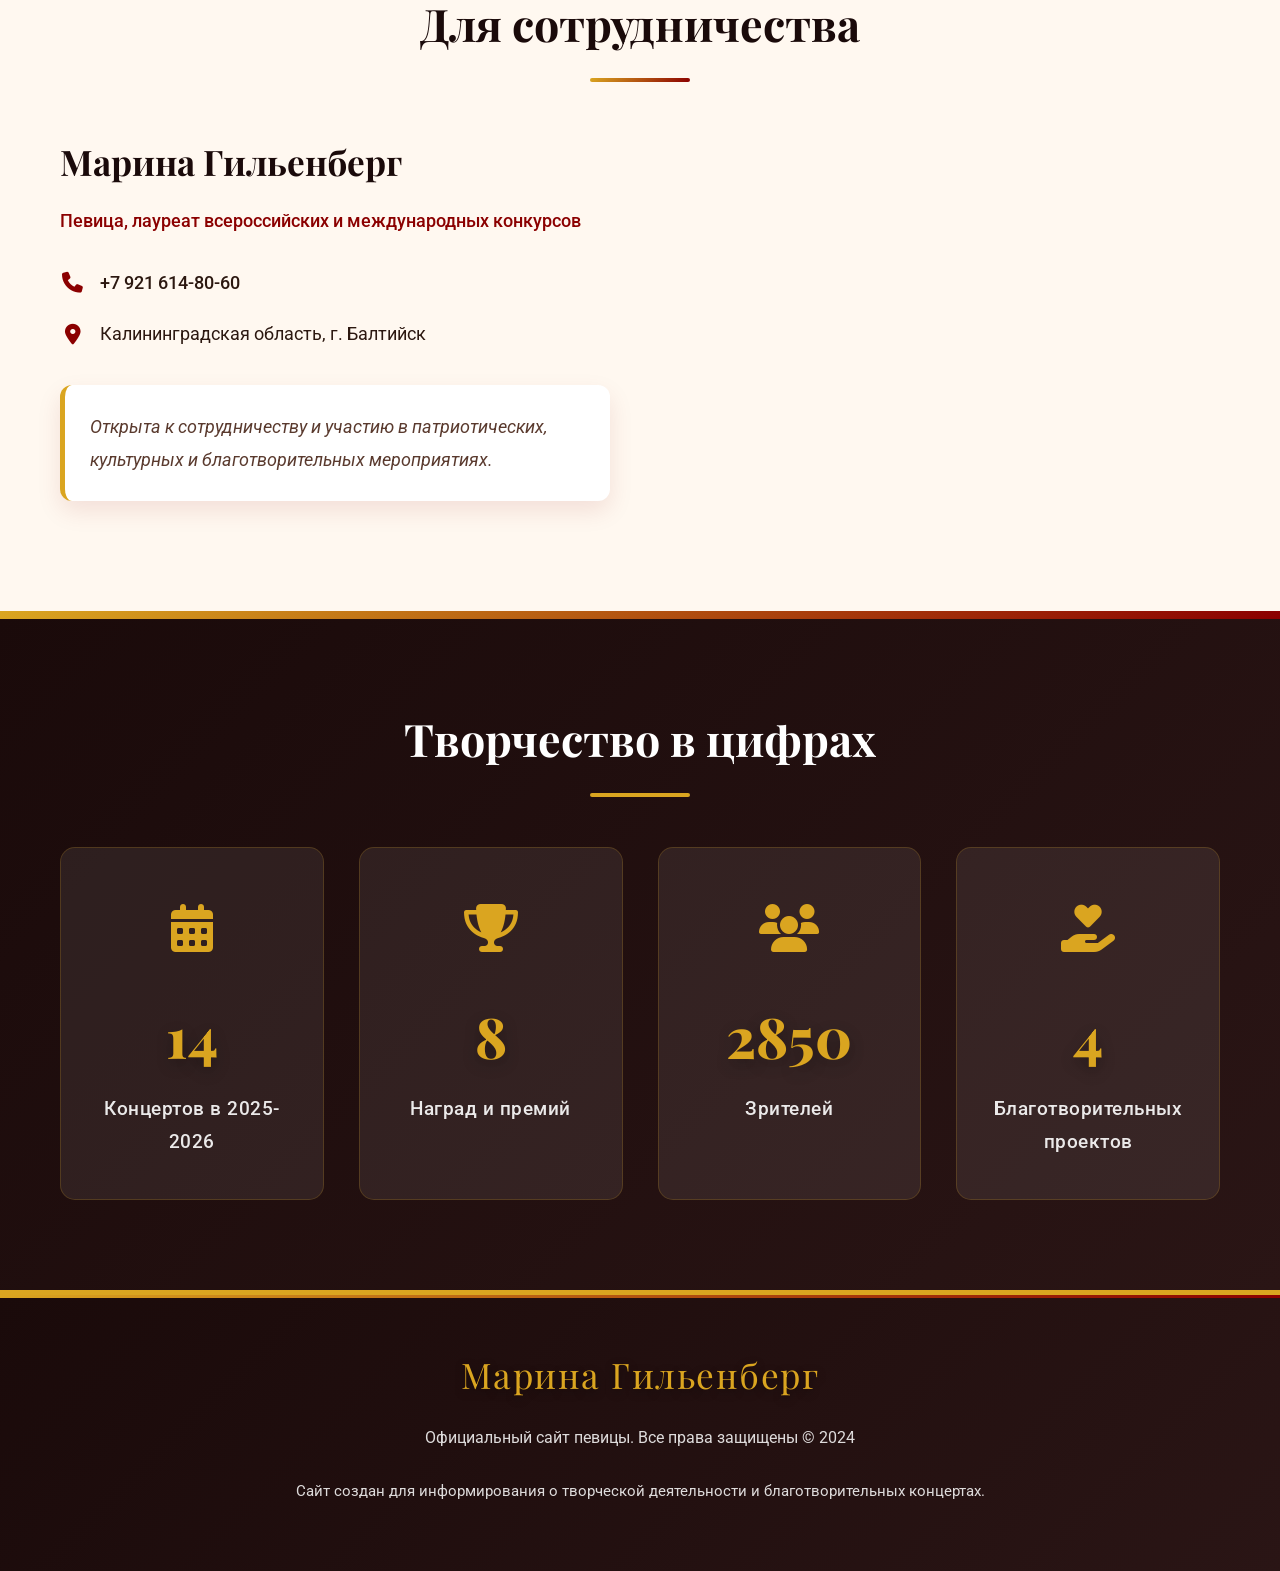
==== commit f30abe29: "Add files via upload" ====
--- a/index.html
+++ b/index.html
@@ -1,321 +1,359 @@
-<!DOCTYPE html>
-<html lang="ru">
-<head>
-    <meta charset="UTF-8">
-    <meta name="viewport" content="width=device-width, initial-scale=1.0">
-    <title>Марина Гильенберг - Официальный сайт певицы</title>
-    <link rel="stylesheet" href="style.css">
-    <link rel="stylesheet" href="https://cdnjs.cloudflare.com/ajax/libs/font-awesome/6.4.0/css/all.min.css">
-    <link href="https://fonts.googleapis.com/css2?family=Playfair+Display:wght@400;700&family=Roboto:wght@300;400;500&display=swap" rel="stylesheet">
-    <link rel="icon" type="image/x-icon" href="favicon.ico">
-
-<!-- Yandex.Metrika counter -->
-<script type="text/javascript">
-    (function(m,e,t,r,i,k,a){
-        m[i]=m[i]||function(){(m[i].a=m[i].a||[]).push(arguments)};
-        m[i].l=1*new Date();
-        for (var j = 0; j < document.scripts.length; j++) {if (document.scripts[j].src === r) { return; }}
-        k=e.createElement(t),a=e.getElementsByTagName(t)[0],k.async=1,k.src=r,a.parentNode.insertBefore(k,a)
-    })(window, document,'script','https://mc.yandex.ru/metrika/tag.js?id=106544381', 'ym');
-
-    ym(106544381, 'init', {ssr:true, clickmap:true, ecommerce:"dataLayer", referrer: document.referrer, url: location.href, accurateTrackBounce:true, trackLinks:true});
-</script>
-<noscript><div><img src="https://mc.yandex.ru/watch/106544381" style="position:absolute; left:-9999px;" alt="" /></div></noscript>
-<!-- /Yandex.Metrika counter -->
-
-</head>
-<body>
-    <!-- Навигация -->
-    <nav class="navbar">
-        <div class="container">
-            <a href="#home" class="logo">Марина Гильенберг</a>
-            <button class="menu-toggle" id="menuToggle">
-                <i class="fas fa-bars"></i>
-            </button>
-            <ul class="nav-menu" id="navMenu">
-                <li><a href="#home">Главная</a></li>
-                <li><a href="#about">Об артисте</a></li>
-                <li><a href="#achievements">Достижения</a></li>
-                <!-- ИЗМЕНЕНО: ссылка ведёт на раздел "Музыка, которая помогает" (бывшая #concerts) -->
-                <li><a href="#charity">Концерты</a></li>
-                <li><a href="#contact">Контакты</a></li>
-            </ul>
-        </div>
-    </nav>
-
-    <!-- Главный баннер -->
-    <section id="home" class="hero">
-        <div class="container">
-            <div class="hero-content">
-                <h1 class="hero-title">Марина Гильенберг</h1>
-                <p class="hero-subtitle">Голос, зажжённый для людей и во имя добра</p>
-                <p class="hero-text">Певица, чей талант отмечен на всероссийском уровне, а сердце принадлежит тем, кто стоит на защите Родины.</p>
-                <div class="hero-buttons">
-                    <a href="#about" class="btn btn-primary">Узнать больше</a>
-                    <!-- ИЗМЕНЕНО: кнопка теперь ведёт на раздел с прошедшими концертами и текст изменён -->
-                    <a href="#charity" class="btn btn-secondary">Концерты</a>
-                </div>
-            </div>
-        </div>
-        <div class="hero-overlay"></div>
-    </section>
-
-    <!-- Об артисте -->
-    <section id="about" class="section about">
-        <div class="container">
-            <h2 class="section-title">Марина Гильенберг: Искусство как служение</h2>
-            <div class="about-content">
-                <div class="about-image">
-                    <!-- Замените src на путь к реальному фото Марины -->
-                    <img src="images/marina-photo.jpg" alt="Марина Гильенберг - певица и лауреат международных конкурсов" class="artist-photo">
-                </div>
-                <div class="about-text">
-                    <p>Марина — не просто исполнительница, а настоящий культурный посол Калининградской области. Её творческий путь — это синтез высочайшего профессионального мастерства, подтверждённого победами на крупнейших конкурсах, и искренней, деятельной гражданской позиции.</p>
-                    <p>С 2020 года она является постоянной и желанной участницей концертов в воинских частях, на полигонах и в госпиталях, даря своё искусство тем, кому это нужно больше всего. Её выступления в Доме офицеров Балтийского флота (г. Балтийск) стали уже доброй традицией.</p>
-                    <blockquote class="quote">
-                        <p>"Для меня важно, чтобы музыка доходила до сердца каждого зрителя, особенно того, кто выполняет свой долг. Это моя личная миссия"</p>
-                        <cite>— Марина Гильенберг</cite>
-                    </blockquote>
-                </div>
-            </div>
-        </div>
-    </section>
-
-    <!-- Достижения -->
-    <section id="achievements" class="section achievements">
-        <div class="container">
-            <h2 class="section-title">Признание и награды</h2>
-            <div class="achievements-grid">
-                <div class="achievement-card">
-                    <div class="achievement-icon">
-                        <i class="fas fa-award"></i>
-                    </div>
-                    <h3>«Золотое сечение»</h3>
-                    <p>Победитель международной ассамблеи одарённых исполнителей с присвоением звания <strong>«Одарённые люди России»</strong> при поддержке Министерства культуры РФ.</p>
-                </div>
-                
-                <div class="achievement-card">
-                    <div class="achievement-icon">
-                        <i class="fas fa-trophy"></i>
-                    </div>
-                    <h3>Национальный форум VivaMusicRussia</h3>
-                    <p>Победитель Национального форума культуры среди стран СНГ и Национальной премии <strong>«Прорыв года 2023. Таланты Евразии»</strong>.</p>
-                </div>
-                
-                <div class="achievement-card">
-                    <div class="achievement-icon">
-                        <i class="fas fa-medal"></i>
-                    </div>
-                    <h3>Лауреат I степени</h3>
-                    <p>Многократный лауреат I степени международных и всероссийских конкурсов в Москве и Калининграде.</p>
-                </div>
-                
-                <div class="achievement-card">
-                    <div class="achievement-icon">
-                        <i class="fas fa-star"></i>
-                    </div>
-                    <h3>Национальная гордость</h3>
-                    <p>Финалистка национального проекта <strong>«RUSSIA 2024»</strong> со званием <strong>«Национальная гордость отечества»</strong>.</p>
-                </div>
-            </div>
-            
-            <div class="achievements-list">
-                <h3 class="list-title">Основные достижения:</h3>
-                <ul>
-                    <li>Победитель международной ассамблеи одарённых исполнителей «Золотое сечение»</li>
-                    <li>Лауреат I степени международного конкурса-фестиваля «День России» (г. Москва)</li>
-                    <li>Победитель Национального форума культуры стран СНГ «VivaMusicRussia»</li>
-                    <li>Лауреат I степени Всероссийского конкурса-фестиваля «Абсолютно» (г. Калининград)</li>
-                    <li>Лауреат I степени Международного конкурса «АРТ Триумф»</li>
-                    <li>Победитель национальной премии «Прорыв года 2023. Таланты Евразии»</li>
-                    <li>Финалистка национального проекта «RUSSIA 2024»</li>
-                    <li>Сертификат регистрации в «Золотой книге талантов» (Москва)</li>
-                </ul>
-            </div>
-        </div>
-    </section>
-
-    <!-- Благотворительность (Музыка, которая помогает) -->
-<section id="charity" class="section charity">
-    <div class="container">
-        <h2 class="section-title">Музыка, которая помогает</h2>
-        <p class="charity-intro">Особое место в творчестве Марины занимают благотворительные проекты. Все средства от её сольных концертов направляются на поддержку участников СВО.</p>
-        
-        <div class="charity-events-list">
-            <!-- Событие 1: 11 сентября 2025 -->
-            <div class="event-with-slider">
-                <div class="event-info">
-                    <h3>11 сентября 2025</h3>
-                    <p>Сольный концерт в Печерском РЦК (Псковская область)</p>
-                </div>
-                <div class="event-slider">
-                    <div class="slider-container">
-                        <div class="slider-track">
-                            <div class="slider-slide"><img src="images/event1-1.jpg" alt="Концерт 11.09.2025 фото 1"></div>
-                            <div class="slider-slide"><img src="images/event1-2.jpg" alt="Концерт 11.09.2025 фото 2"></div>
-                            <div class="slider-slide"><img src="images/event1-3.jpg" alt="Концерт 11.09.2025 фото 3"></div>
-                            <div class="slider-slide"><img src="images/event1-4.jpg" alt="Концерт 11.09.2025 фото 4"></div>
-                        </div>
-                        <button class="slider-prev"><i class="fas fa-chevron-left"></i></button>
-                        <button class="slider-next"><i class="fas fa-chevron-right"></i></button>
-                        <div class="slider-dots"></div>
-                    </div>
-                </div>
-            </div>
-
-            <!-- Событие 2: 6 декабря 2025 -->
-            <div class="event-with-slider">
-                <div class="event-info">
-                    <h3>6 декабря 2025</h3>
-                    <p>Сольный концерт в Культурно-молодёжном центре г. Светлый</p>
-                </div>
-                <div class="event-slider">
-                    <div class="slider-container">
-                        <div class="slider-track">
-                            <div class="slider-slide"><img src="images/event2-1.jpg" alt="Концерт 06.12.2025 фото 1"></div>
-                            <div class="slider-slide"><img src="images/event2-2.jpg" alt="Концерт 06.12.2025 фото 2"></div>
-                            <div class="slider-slide"><img src="images/event2-3.jpg" alt="Концерт 06.12.2025 фото 3"></div>
-                            <div class="slider-slide"><img src="images/event2-4.jpg" alt="Концерт 06.12.2025 фото 4"></div>
-                        </div>
-                        <button class="slider-prev"><i class="fas fa-chevron-left"></i></button>
-                        <button class="slider-next"><i class="fas fa-chevron-right"></i></button>
-                        <div class="slider-dots"></div>
-                    </div>
-                </div>
-            </div>
-
-            <!-- Событие 3: 6 января 2026 -->
-            <div class="event-with-slider">
-                <div class="event-info">
-                    <h3>6 января 2026</h3>
-                    <p>Сольный концерт в Доме офицеров Балтийского флота (г. Балтийск)</p>
-                </div>
-                <div class="event-slider">
-                    <div class="slider-container">
-                        <div class="slider-track">
-                            <div class="slider-slide"><img src="images/event3-1.jpg" alt="Концерт 06.01.2026 фото 1"></div>
-                            <div class="slider-slide"><img src="images/event3-2.jpg" alt="Концерт 06.01.2026 фото 2"></div>
-                            <div class="slider-slide"><img src="images/event3-3.jpg" alt="Концерт 06.01.2026 фото 3"></div>
-                            <div class="slider-slide"><img src="images/event3-4.jpg" alt="Концерт 06.01.2026 фото 4"></div>
-                        </div>
-                        <button class="slider-prev"><i class="fas fa-chevron-left"></i></button>
-                        <button class="slider-next"><i class="fas fa-chevron-right"></i></button>
-                        <div class="slider-dots"></div>
-                    </div>
-                </div>
-            </div>
-
-            <!-- Событие 4: 23 февраля 2026 -->
-            <div class="event-with-slider">
-                <div class="event-info">
-                    <h3>23 февраля 2026</h3>
-                    <p>Концерт посвещенный дню защитника отечетсва в 136 специальный моторизованный полк войск национальной гвардии Российской Федерации</p>
-                </div>
-                <div class="event-slider">
-                    <div class="slider-container">
-                        <div class="slider-track">
-                            <div class="slider-slide"><img src="images/event4-1.jpg" alt="Концерт 23.02.2026 фото 1"></div>
-                            <div class="slider-slide"><img src="images/event4-2.jpg" alt="Концерт 23.02.2026 фото 2"></div>
-                            <div class="slider-slide"><img src="images/event4-3.jpg" alt="Концерт 23.02.2026 фото 3"></div>
-                            <div class="slider-slide"><img src="images/event4-4.jpg" alt="Концерт 23.02.2026 фото 4"></div>
-                        </div>
-                        <button class="slider-prev"><i class="fas fa-chevron-left"></i></button>
-                        <button class="slider-next"><i class="fas fa-chevron-right"></i></button>
-                        <div class="slider-dots"></div>
-                    </div>
-                </div>
-            </div>
-
-            <!-- Событие 5: 6 марта 2026 -->
-            <div class="event-with-slider">
-                <div class="event-info">
-                    <h3>6 марта 2026</h3>
-                    <p>Благотворительный вечер. Концертная программа "Zаряд"</p>
-                </div>
-                <div class="event-slider">
-                    <div class="slider-container">
-                        <div class="slider-track">
-                            <div class="slider-slide"><img src="images/event5-1.jpg" alt="Концерт 06.03.2026 фото 1"></div>
-                            <div class="slider-slide"><img src="images/event5-2.jpg" alt="Концерт 06.03.2026 фото 2"></div>
-                            <div class="slider-slide"><img src="images/event5-3.jpg" alt="Концерт 06.03.2026 фото 3"></div>
-                            <div class="slider-slide"><img src="images/event5-4.jpg" alt="Концерт 06.03.2026 фото 4"></div>
-                        </div>
-                        <button class="slider-prev"><i class="fas fa-chevron-left"></i></button>
-                        <button class="slider-next"><i class="fas fa-chevron-right"></i></button>
-                        <div class="slider-dots"></div>
-                    </div>
-                </div>
-            </div>
-        </div>
-        
-        <p class="charity-note">Все благотворительные средства были собраны для участников СВО.</p>
-    </div>
-</section>
-
-    <!-- УДАЛЕНО: секция "Ближайший концерт" (id="concerts") полностью убрана -->
-
-    <!-- Контакты -->
-    <section id="contact" class="section contact">
-        <div class="container">
-            <h2 class="section-title">Для сотрудничества</h2>
-            <div class="contact-content">
-                <div class="contact-info">
-                    <h3>Марина Гильенберг</h3>
-                    <p>Певица, лауреат всероссийских и международных конкурсов</p>
-                    <div class="contact-details">
-                        <p><i class="fas fa-phone"></i> <a href="tel:+79216148060">+7 921 614-80-60</a></p>
-                        <p><i class="fas fa-map-marker-alt"></i> Калининградская область, г. Балтийск</p>
-                        <p class="contact-note">Открыта к сотрудничеству и участию в патриотических, культурных и благотворительных мероприятиях.</p>
-                    </div>
-                </div>
-                    </section>   <!-- Это закрытие секции contact, но структура немного нарушена, оставляем как было -->
-<!-- Статистика -->
-<section id="stats" class="section stats">
-    <div class="container">
-        <h2 class="section-title">Творчество в цифрах</h2>
-        <div class="stats-grid">
-            <div class="stat-card">
-                <div class="stat-icon">
-                    <i class="fas fa-calendar-alt"></i>
-                </div>
-                <div class="stat-number" data-count="25">0</div>
-                <div class="stat-label">Концертов в 2025-2026</div>
-            </div>
-            <div class="stat-card">
-                <div class="stat-icon">
-                    <i class="fas fa-trophy"></i>
-                </div>
-                <div class="stat-number" data-count="15">0</div>
-                <div class="stat-label">Наград и премий</div>
-            </div>
-            <div class="stat-card">
-                <div class="stat-icon">
-                    <i class="fas fa-users"></i>
-                </div>
-                <div class="stat-number" data-count="5000">0</div>
-                <div class="stat-label">Зрителей</div>
-            </div>
-            <div class="stat-card">
-                <div class="stat-icon">
-                    <i class="fas fa-hand-holding-heart"></i>
-                </div>
-                <div class="stat-number" data-count="8">0</div>
-                <div class="stat-label">Благотворительных проектов</div>
-            </div>
-        </div>
-    </div>
-</section>
-    <!-- Футер -->
-    <footer class="footer">
-        <div class="container">
-            <div class="footer-content">
-                <div class="footer-logo">Марина Гильенберг</div>
-                <p>Официальный сайт певицы. Все права защищены © 2024</p>
-                <p class="footer-note">Сайт создан для информирования о творческой деятельности и благотворительных концертах.</p>
-            </div>
-        </div>
-    </footer>
-
-    <script src="script.js"></script>
-</body>
+<!DOCTYPE html>
+<html lang="ru">
+<head>
+    <meta charset="UTF-8">
+    <meta name="viewport" content="width=device-width, initial-scale=1.0">
+    <title>Марина Гильенберг - Официальный сайт певицы</title>
+    <link rel="stylesheet" href="style.css">
+    <link rel="stylesheet" href="https://cdnjs.cloudflare.com/ajax/libs/font-awesome/6.4.0/css/all.min.css">
+    <link href="https://fonts.googleapis.com/css2?family=Playfair+Display:wght@400;700&family=Roboto:wght@300;400;500&display=swap" rel="stylesheet">
+    <link rel="icon" type="image/x-icon" href="favicon.ico">
+
+<!-- Yandex.Metrika counter -->
+<script type="text/javascript">
+    (function(m,e,t,r,i,k,a){
+        m[i]=m[i]||function(){(m[i].a=m[i].a||[]).push(arguments)};
+        m[i].l=1*new Date();
+        for (var j = 0; j < document.scripts.length; j++) {if (document.scripts[j].src === r) { return; }}
+        k=e.createElement(t),a=e.getElementsByTagName(t)[0],k.async=1,k.src=r,a.parentNode.insertBefore(k,a)
+    })(window, document,'script','https://mc.yandex.ru/metrika/tag.js?id=106544381', 'ym');
+
+    ym(106544381, 'init', {ssr:true, clickmap:true, ecommerce:"dataLayer", referrer: document.referrer, url: location.href, accurateTrackBounce:true, trackLinks:true});
+</script>
+<noscript><div><img src="https://mc.yandex.ru/watch/106544381" style="position:absolute; left:-9999px;" alt="" /></div></noscript>
+<!-- /Yandex.Metrika counter -->
+
+</head>
+<body>
+    <!-- Навигация -->
+    <nav class="navbar">
+        <div class="container">
+            <a href="#home" class="logo">Марина Гильенберг</a>
+            <button class="menu-toggle" id="menuToggle">
+                <i class="fas fa-bars"></i>
+            </button>
+            <ul class="nav-menu" id="navMenu">
+                <li><a href="#home">Главная</a></li>
+                <li><a href="#about">Об артисте</a></li>
+                <li><a href="#achievements">Достижения</a></li>
+                <!-- ИЗМЕНЕНО: ссылка ведёт на раздел "Музыка, которая помогает" (бывшая #concerts) -->
+                <li><a href="#charity">Концерты</a></li>
+                <li><a href="#contact">Контакты</a></li>
+            </ul>
+        </div>
+    </nav>
+
+    <!-- Главный баннер -->
+    <section id="home" class="hero">
+        <div class="container">
+            <div class="hero-content">
+                <h1 class="hero-title">Марина Гильенберг</h1>
+                <p class="hero-subtitle">Голос, зажжённый для людей и во имя добра</p>
+                <p class="hero-text">Певица, чей талант отмечен на всероссийском уровне, а сердце принадлежит тем, кто стоит на защите Родины.</p>
+                <div class="hero-buttons">
+                    <a href="#about" class="btn btn-primary">Узнать больше</a>
+                    <!-- ИЗМЕНЕНО: кнопка теперь ведёт на раздел с прошедшими концертами и текст изменён -->
+                    <a href="#charity" class="btn btn-secondary">Концерты</a>
+                </div>
+            </div>
+        </div>
+        <div class="hero-overlay"></div>
+    </section>
+
+    <!-- Об артисте -->
+    <section id="about" class="section about">
+        <div class="container">
+            <h2 class="section-title">Марина Гильенберг: Искусство как служение</h2>
+            <div class="about-content">
+                <div class="about-image">
+                    <!-- Замените src на путь к реальному фото Марины -->
+                    <img src="images/marina-photo.jpg" alt="Марина Гильенберг - певица и лауреат международных конкурсов" class="artist-photo">
+                </div>
+                <div class="about-text">
+                    <p>Марина — не просто исполнительница, а настоящий культурный посол Калининградской области. Её творческий путь — это синтез высочайшего профессионального мастерства, подтверждённого победами на крупнейших конкурсах, и искренней, деятельной гражданской позиции.</p>
+                    <p>С 2020 года она является постоянной и желанной участницей концертов в воинских частях, на полигонах и в госпиталях, даря своё искусство тем, кому это нужно больше всего. Её выступления в Доме офицеров Балтийского флота (г. Балтийск) стали уже доброй традицией.</p>
+                    <blockquote class="quote">
+                        <p>"Для меня важно, чтобы музыка доходила до сердца каждого зрителя, особенно того, кто выполняет свой долг. Это моя личная миссия"</p>
+                        <cite>— Марина Гильенберг</cite>
+                    </blockquote>
+                </div>
+            </div>
+        </div>
+    </section>
+
+    <!-- Достижения -->
+    <section id="achievements" class="section achievements">
+        <div class="container">
+            <h2 class="section-title">Признание и награды</h2>
+            <div class="achievements-grid">
+                <div class="achievement-card">
+                    <div class="achievement-icon">
+                        <i class="fas fa-award"></i>
+                    </div>
+                    <h3>«Золотое сечение»</h3>
+                    <p>Победитель международной ассамблеи одарённых исполнителей с присвоением звания <strong>«Одарённые люди России»</strong> при поддержке Министерства культуры РФ.</p>
+                </div>
+                
+                <div class="achievement-card">
+                    <div class="achievement-icon">
+                        <i class="fas fa-trophy"></i>
+                    </div>
+                    <h3>Национальный форум VivaMusicRussia</h3>
+                    <p>Победитель Национального форума культуры среди стран СНГ и Национальной премии <strong>«Прорыв года 2023. Таланты Евразии»</strong>.</p>
+                </div>
+                
+                <div class="achievement-card">
+                    <div class="achievement-icon">
+                        <i class="fas fa-medal"></i>
+                    </div>
+                    <h3>Лауреат I степени</h3>
+                    <p>Многократный лауреат I степени международных и всероссийских конкурсов в Москве и Калининграде.</p>
+                </div>
+                
+                <div class="achievement-card">
+                    <div class="achievement-icon">
+                        <i class="fas fa-star"></i>
+                    </div>
+                    <h3>Национальная гордость</h3>
+                    <p>Финалистка национального проекта <strong>«RUSSIA 2024»</strong> со званием <strong>«Национальная гордость отечества»</strong>.</p>
+                </div>
+            </div>
+            
+            <div class="achievements-list">
+                <h3 class="list-title">Основные достижения:</h3>
+                <ul>
+                    <li>Победитель международной ассамблеи одарённых исполнителей «Золотое сечение»</li>
+                    <li>Лауреат I степени международного конкурса-фестиваля «День России» (г. Москва)</li>
+                    <li>Победитель Национального форума культуры стран СНГ «VivaMusicRussia»</li>
+                    <li>Лауреат I степени Всероссийского конкурса-фестиваля «Абсолютно» (г. Калининград)</li>
+                    <li>Лауреат I степени Международного конкурса «АРТ Триумф»</li>
+                    <li>Победитель национальной премии «Прорыв года 2023. Таланты Евразии»</li>
+                    <li>Финалистка национального проекта «RUSSIA 2024»</li>
+                    <li>Сертификат регистрации в «Золотой книге талантов» (Москва)</li>
+                </ul>
+            </div>
+        </div>
+    </section>
+
+    <!-- Благотворительность (Музыка, которая помогает) -->
+<section id="charity" class="section charity">
+    <div class="container">
+        <h2 class="section-title">Музыка, которая помогает</h2>
+        <p class="charity-intro">Особое место в творчестве Марины занимают благотворительные проекты. Все средства от её сольных концертов направляются на поддержку участников СВО.</p>
+        
+        <div class="charity-events-list">
+            <!-- Событие 1: 11 сентября 2025 -->
+            <div class="event-with-slider">
+                <div class="event-info">
+                    <h3>11 сентября 2025</h3>
+                    <p>Сольный концерт в Печерском РЦК (Псковская область)</p>
+                </div>
+                <div class="event-slider">
+                    <div class="slider-container">
+                        <div class="slider-track">
+                            <div class="slider-slide"><img src="images/event1-1.jpg" alt="Концерт 11.09.2025 фото 1"></div>
+                            <div class="slider-slide"><img src="images/event1-2.jpg" alt="Концерт 11.09.2025 фото 2"></div>
+                            <div class="slider-slide"><img src="images/event1-3.jpg" alt="Концерт 11.09.2025 фото 3"></div>
+                            <div class="slider-slide"><img src="images/event1-4.jpg" alt="Концерт 11.09.2025 фото 4"></div>
+                        </div>
+                        <button class="slider-prev"><i class="fas fa-chevron-left"></i></button>
+                        <button class="slider-next"><i class="fas fa-chevron-right"></i></button>
+                        <div class="slider-dots"></div>
+                    </div>
+                </div>
+            </div>
+
+            <!-- Событие 2: 6 декабря 2025 -->
+            <div class="event-with-slider">
+                <div class="event-info">
+                    <h3>6 декабря 2025</h3>
+                    <p>Сольный концерт в Культурно-молодёжном центре г. Светлый</p>
+                </div>
+                <div class="event-slider">
+                    <div class="slider-container">
+                        <div class="slider-track">
+                            <div class="slider-slide"><img src="images/event2-1.jpg" alt="Концерт 06.12.2025 фото 1"></div>
+                            <div class="slider-slide"><img src="images/event2-2.jpg" alt="Концерт 06.12.2025 фото 2"></div>
+                            <div class="slider-slide"><img src="images/event2-3.jpg" alt="Концерт 06.12.2025 фото 3"></div>
+                            <div class="slider-slide"><img src="images/event2-4.jpg" alt="Концерт 06.12.2025 фото 4"></div>
+                        </div>
+                        <button class="slider-prev"><i class="fas fa-chevron-left"></i></button>
+                        <button class="slider-next"><i class="fas fa-chevron-right"></i></button>
+                        <div class="slider-dots"></div>
+                    </div>
+                </div>
+            </div>
+
+            <!-- Событие 3: 6 января 2026 -->
+            <div class="event-with-slider">
+                <div class="event-info">
+                    <h3>6 января 2026</h3>
+                    <p>Сольный концерт в Доме офицеров Балтийского флота (г. Балтийск)</p>
+                </div>
+                <div class="event-slider">
+                    <div class="slider-container">
+                        <div class="slider-track">
+                            <div class="slider-slide"><img src="images/event3-1.jpg" alt="Концерт 06.01.2026 фото 1"></div>
+                            <div class="slider-slide"><img src="images/event3-2.jpg" alt="Концерт 06.01.2026 фото 2"></div>
+                            <div class="slider-slide"><img src="images/event3-3.jpg" alt="Концерт 06.01.2026 фото 3"></div>
+                            <div class="slider-slide"><img src="images/event3-4.jpg" alt="Концерт 06.01.2026 фото 4"></div>
+                        </div>
+                        <button class="slider-prev"><i class="fas fa-chevron-left"></i></button>
+                        <button class="slider-next"><i class="fas fa-chevron-right"></i></button>
+                        <div class="slider-dots"></div>
+                    </div>
+                </div>
+            </div>
+
+            <!-- Событие 4: 23 февраля 2026 -->
+            <div class="event-with-slider">
+                <div class="event-info">
+                    <h3>23 февраля 2026</h3>
+                    <p>Концерт посвещенный дню защитника отечетсва в 136 специальный моторизованный полк войск национальной гвардии Российской Федерации</p>
+                </div>
+                <div class="event-slider">
+                    <div class="slider-container">
+                        <div class="slider-track">
+                            <div class="slider-slide"><img src="images/event4-1.jpg" alt="Концерт 23.02.2026 фото 1"></div>
+                            <div class="slider-slide"><img src="images/event4-2.jpg" alt="Концерт 23.02.2026 фото 2"></div>
+                            <div class="slider-slide"><img src="images/event4-3.jpg" alt="Концерт 23.02.2026 фото 3"></div>
+                            <div class="slider-slide"><img src="images/event4-4.jpg" alt="Концерт 23.02.2026 фото 4"></div>
+                        </div>
+                        <button class="slider-prev"><i class="fas fa-chevron-left"></i></button>
+                        <button class="slider-next"><i class="fas fa-chevron-right"></i></button>
+                        <div class="slider-dots"></div>
+                    </div>
+                </div>
+            </div>
+
+            <!-- Событие 5: 6 марта 2026 -->
+            <div class="event-with-slider">
+                <div class="event-info">
+                    <h3>6 марта 2026</h3>
+                    <p>Благотворительный вечер. Концертная программа "Zаряд"</p>
+                </div>
+                <div class="event-slider">
+                    <div class="slider-container">
+                        <div class="slider-track">
+                            <div class="slider-slide"><img src="images/event5-1.jpg" alt="Концерт 06.03.2026 фото 1"></div>
+                            <div class="slider-slide"><img src="images/event5-2.jpg" alt="Концерт 06.03.2026 фото 2"></div>
+                            <div class="slider-slide"><img src="images/event5-3.jpg" alt="Концерт 06.03.2026 фото 3"></div>
+                            <div class="slider-slide"><img src="images/event5-4.jpg" alt="Концерт 06.03.2026 фото 4"></div>
+                        </div>
+                        <button class="slider-prev"><i class="fas fa-chevron-left"></i></button>
+                        <button class="slider-next"><i class="fas fa-chevron-right"></i></button>
+                        <div class="slider-dots"></div>
+                    </div>
+                </div>
+            </div>
+
+            <!-- Событие 6: 5 апреля 2026 -->
+            <div class="event-with-slider">
+                <div class="event-info">
+                    <h3>5 апреля 2026</h3>
+                    <p>Благотворительный концерт "Зажигай сердце" в санатории "Янтарный берег", г. Светлогорск</p>
+                </div>
+                <div class="event-slider">
+                    <div class="slider-container">
+                        <div class="slider-track">
+                            <div class="slider-slide"><img src="images/event6-1.jpg" alt="Благотворительный концерт Зажигай сердце"></div>
+                        </div>
+                        <button class="slider-prev"><i class="fas fa-chevron-left"></i></button>
+                        <button class="slider-next"><i class="fas fa-chevron-right"></i></button>
+                        <div class="slider-dots"></div>
+                    </div>
+                </div>
+            </div>
+
+            <!-- Событие 7: 26 июня 2026 -->
+            <div class="event-with-slider">
+                <div class="event-info">
+                    <h3>26 июня 2026</h3>
+                    <p>Концерт в ФГБУ "1409 военно-морской клинический госпиталь" Минобороны России. Для ребят, защищавших нашу Родину.</p>
+                </div>
+                <div class="event-slider">
+                    <div class="slider-container">
+                        <div class="slider-track">
+                            <div class="slider-slide"><img src="images/event7-1.jpg" alt="Концерт в госпитале фото 1"></div>
+                            <div class="slider-slide"><img src="images/event7-2.jpg" alt="Концерт в госпитале фото 2"></div>
+                            <div class="slider-slide"><img src="images/event7-3.jpg" alt="Концерт в госпитале фото 3"></div>
+                        </div>
+                        <button class="slider-prev"><i class="fas fa-chevron-left"></i></button>
+                        <button class="slider-next"><i class="fas fa-chevron-right"></i></button>
+                        <div class="slider-dots"></div>
+                    </div>
+                </div>
+            </div>
+        </div>
+        
+        <p class="charity-note">Все благотворительные средства были собраны для участников СВО.</p>
+    </div>
+</section>
+
+    <!-- УДАЛЕНО: секция "Ближайший концерт" (id="concerts") полностью убрана -->
+
+    <!-- Контакты -->
+    <section id="contact" class="section contact">
+        <div class="container">
+            <h2 class="section-title">Для сотрудничества</h2>
+            <div class="contact-content">
+                <div class="contact-info">
+                    <h3>Марина Гильенберг</h3>
+                    <p>Певица, лауреат всероссийских и международных конкурсов</p>
+                    <div class="contact-details">
+                        <p><i class="fas fa-phone"></i> <a href="tel:+79216148060">+7 921 614-80-60</a></p>
+                        <p><i class="fas fa-map-marker-alt"></i> Калининградская область, г. Балтийск</p>
+                        <p class="contact-note">Открыта к сотрудничеству и участию в патриотических, культурных и благотворительных мероприятиях.</p>
+                    </div>
+                </div>
+                    </section>   <!-- Это закрытие секции contact, но структура немного нарушена, оставляем как было -->
+<!-- Статистика -->
+<section id="stats" class="section stats">
+    <div class="container">
+        <h2 class="section-title">Творчество в цифрах</h2>
+        <div class="stats-grid">
+            <div class="stat-card">
+                <div class="stat-icon">
+                    <i class="fas fa-calendar-alt"></i>
+                </div>
+                <div class="stat-number" data-count="25">0</div>
+                <div class="stat-label">Концертов в 2025-2026</div>
+            </div>
+            <div class="stat-card">
+                <div class="stat-icon">
+                    <i class="fas fa-trophy"></i>
+                </div>
+                <div class="stat-number" data-count="15">0</div>
+                <div class="stat-label">Наград и премий</div>
+            </div>
+            <div class="stat-card">
+                <div class="stat-icon">
+                    <i class="fas fa-users"></i>
+                </div>
+                <div class="stat-number" data-count="5000">0</div>
+                <div class="stat-label">Зрителей</div>
+            </div>
+            <div class="stat-card">
+                <div class="stat-icon">
+                    <i class="fas fa-hand-holding-heart"></i>
+                </div>
+                <div class="stat-number" data-count="8">0</div>
+                <div class="stat-label">Благотворительных проектов</div>
+            </div>
+        </div>
+    </div>
+</section>
+    <!-- Футер -->
+    <footer class="footer">
+        <div class="container">
+            <div class="footer-content">
+                <div class="footer-logo">Марина Гильенберг</div>
+                <p>Официальный сайт певицы. Все права защищены © 2024</p>
+                <p class="footer-note">Сайт создан для информирования о творческой деятельности и благотворительных концертах.</p>
+            </div>
+        </div>
+    </footer>
+
+    <script src="script.js"></script>
+</body>
 </html>
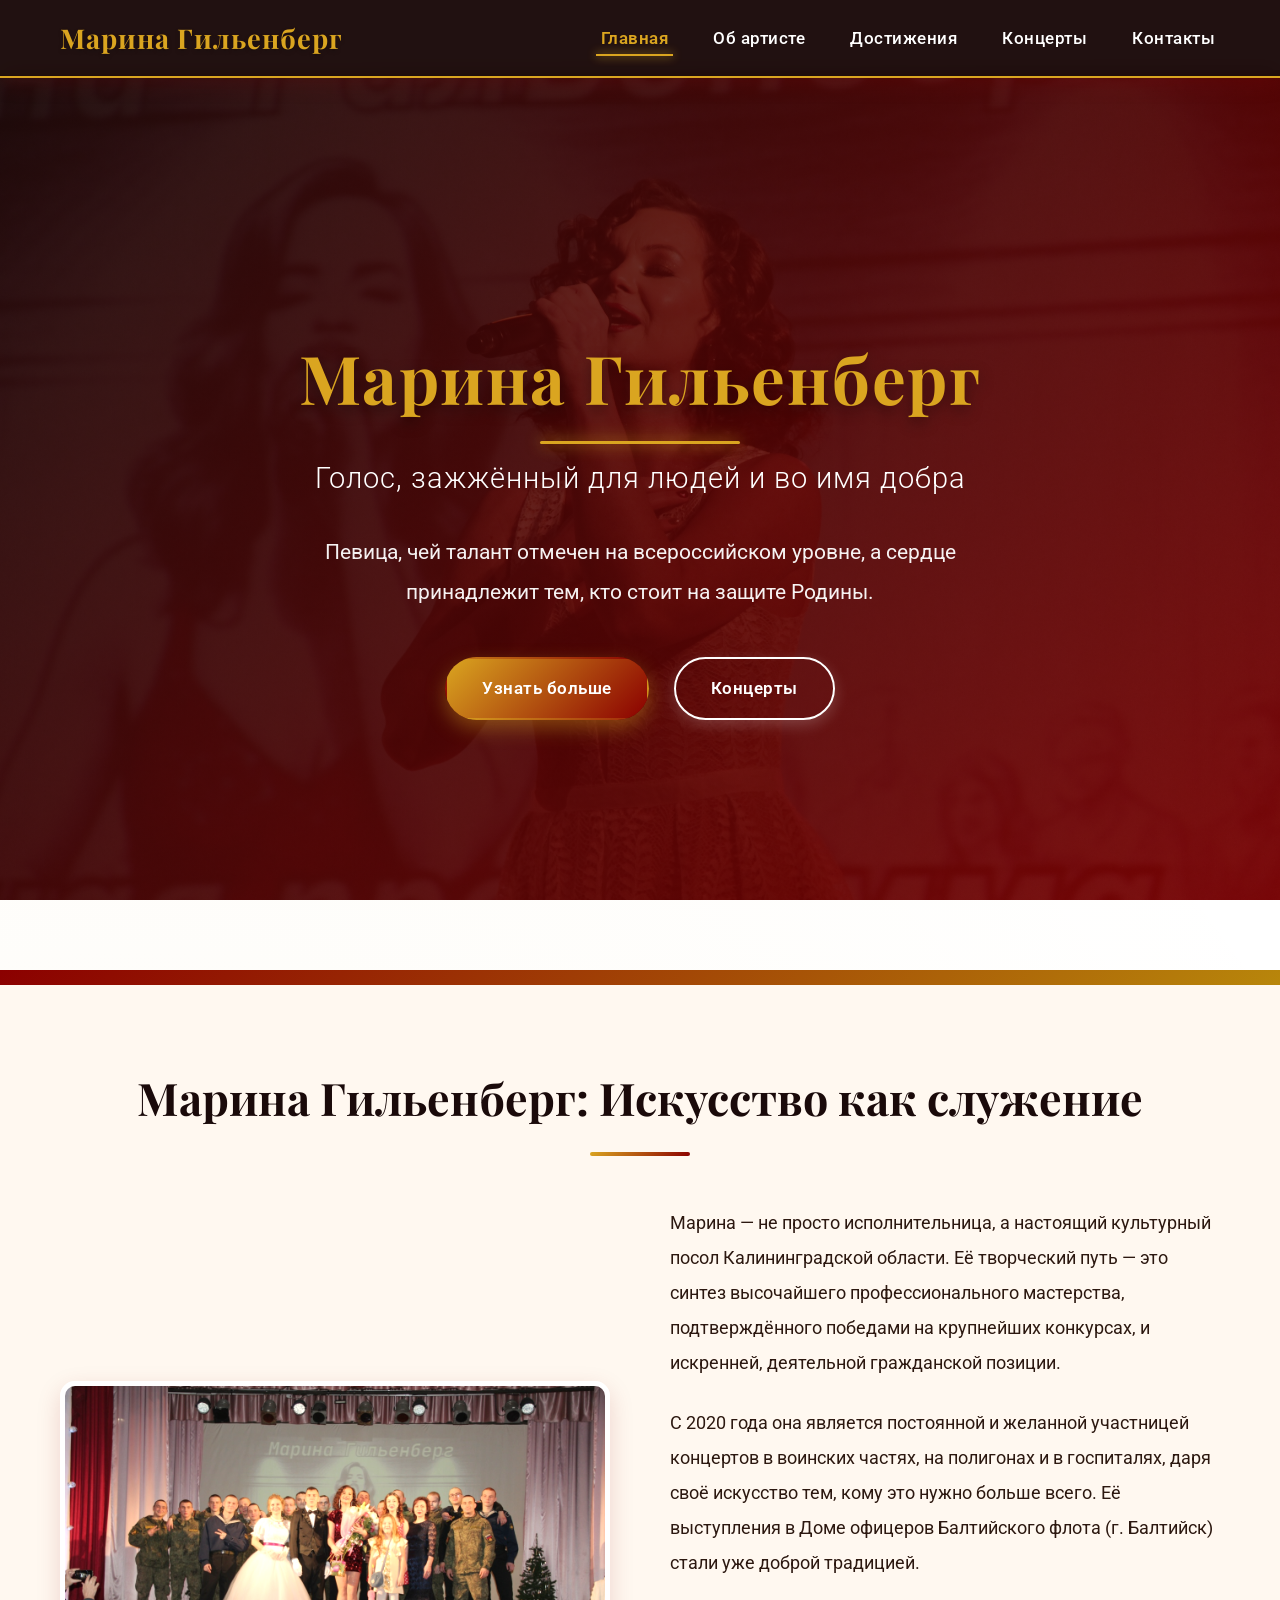
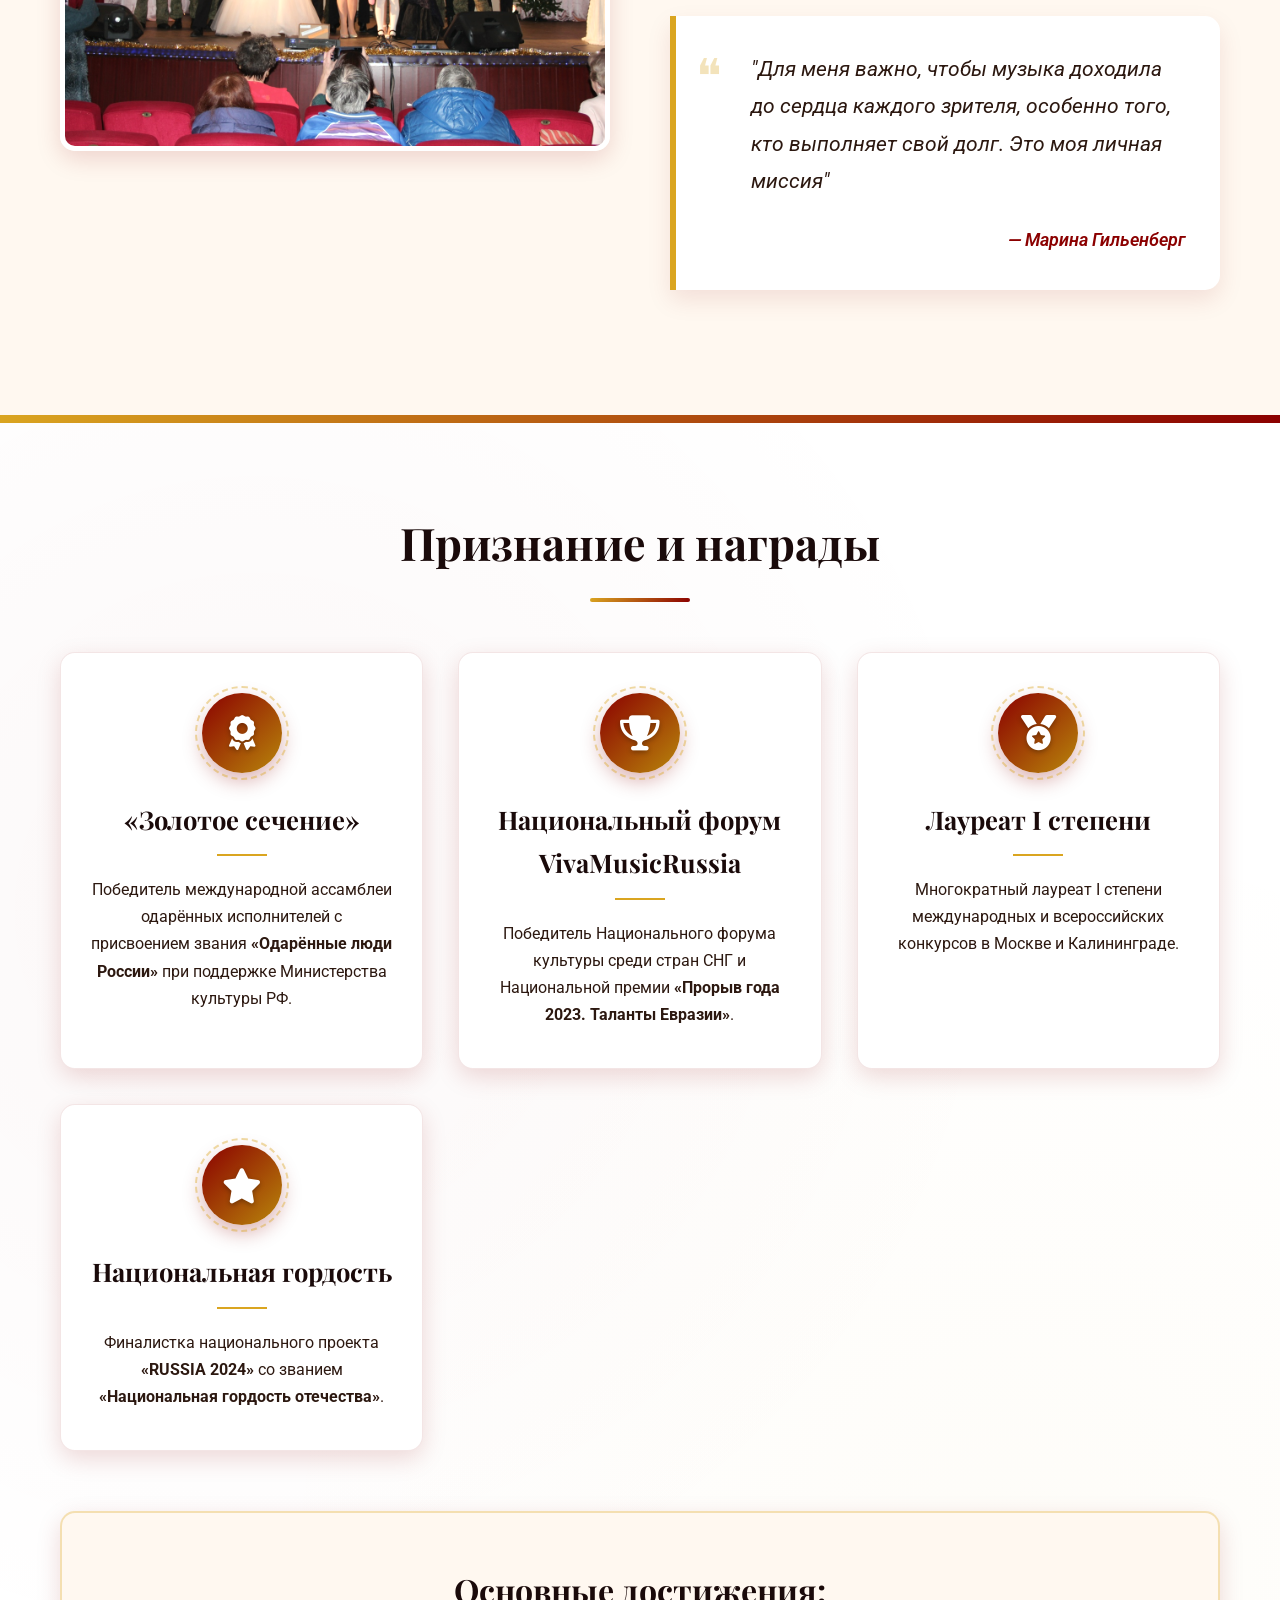
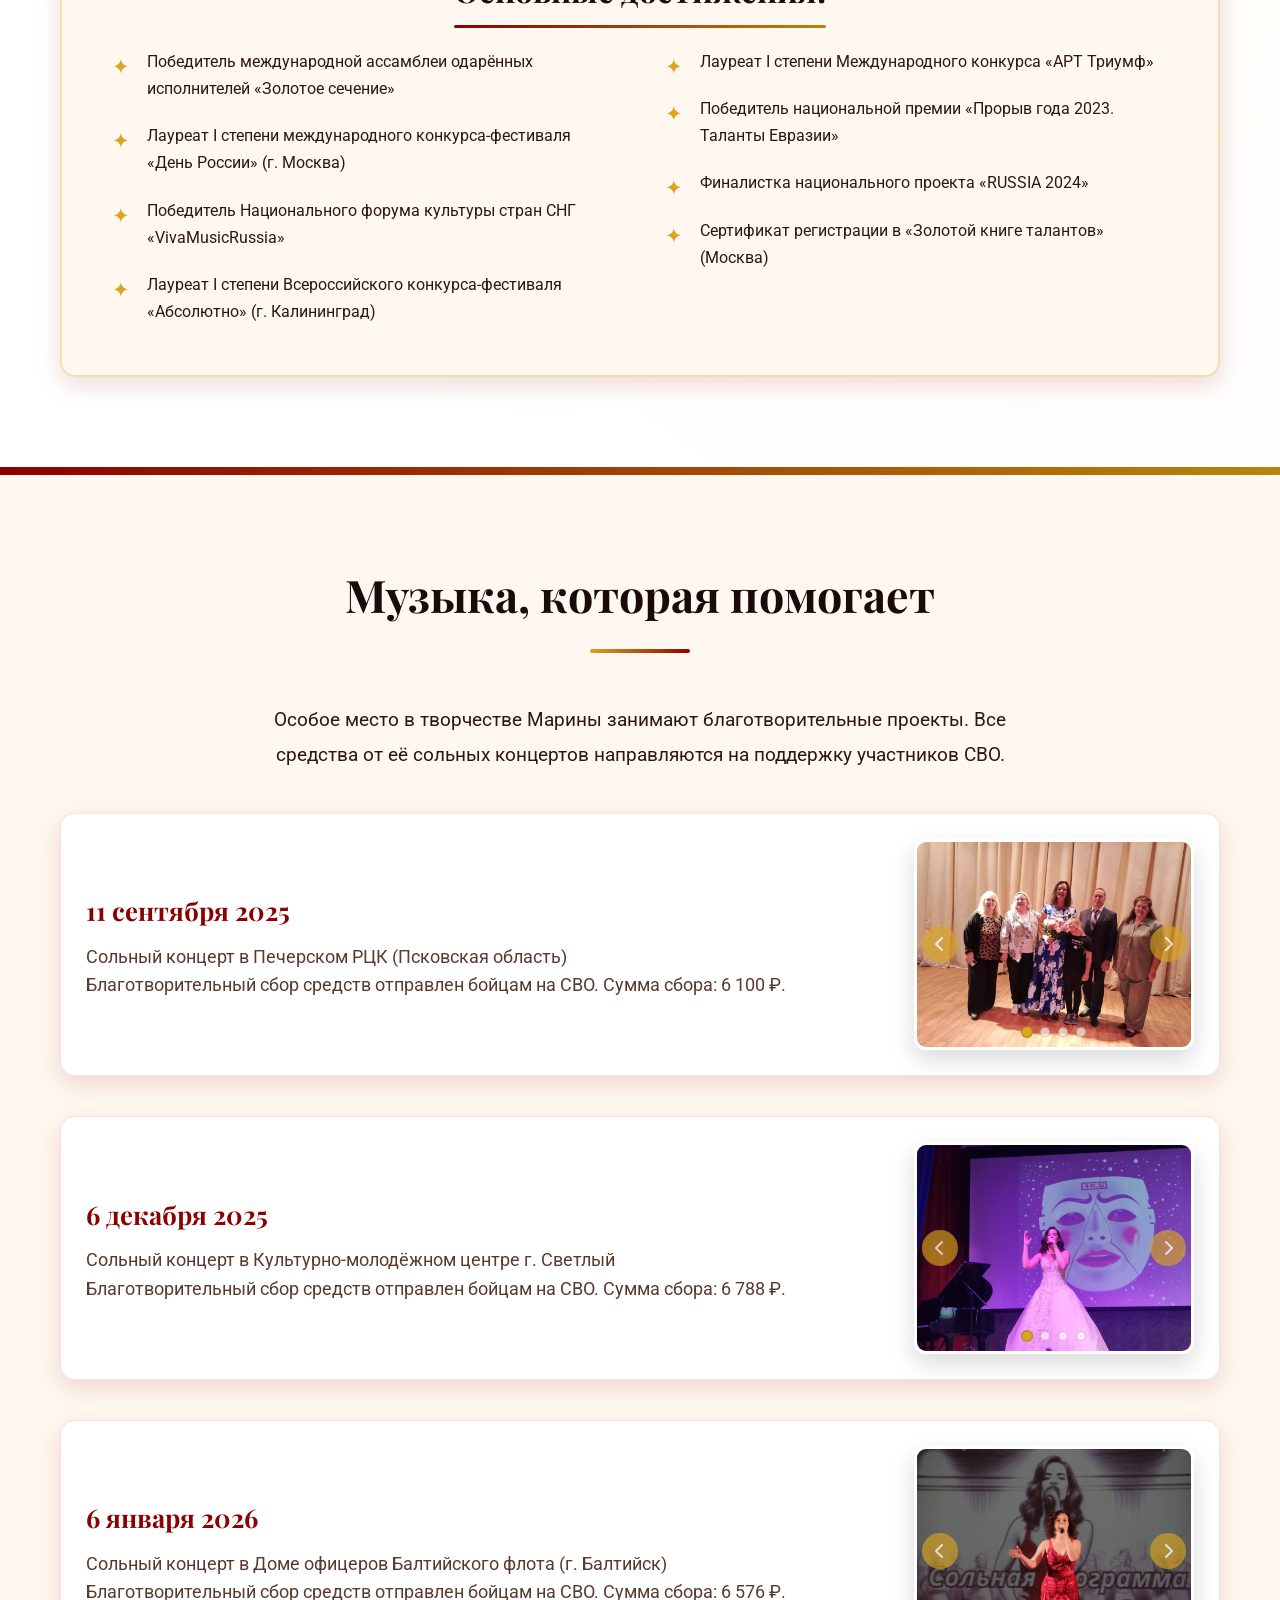
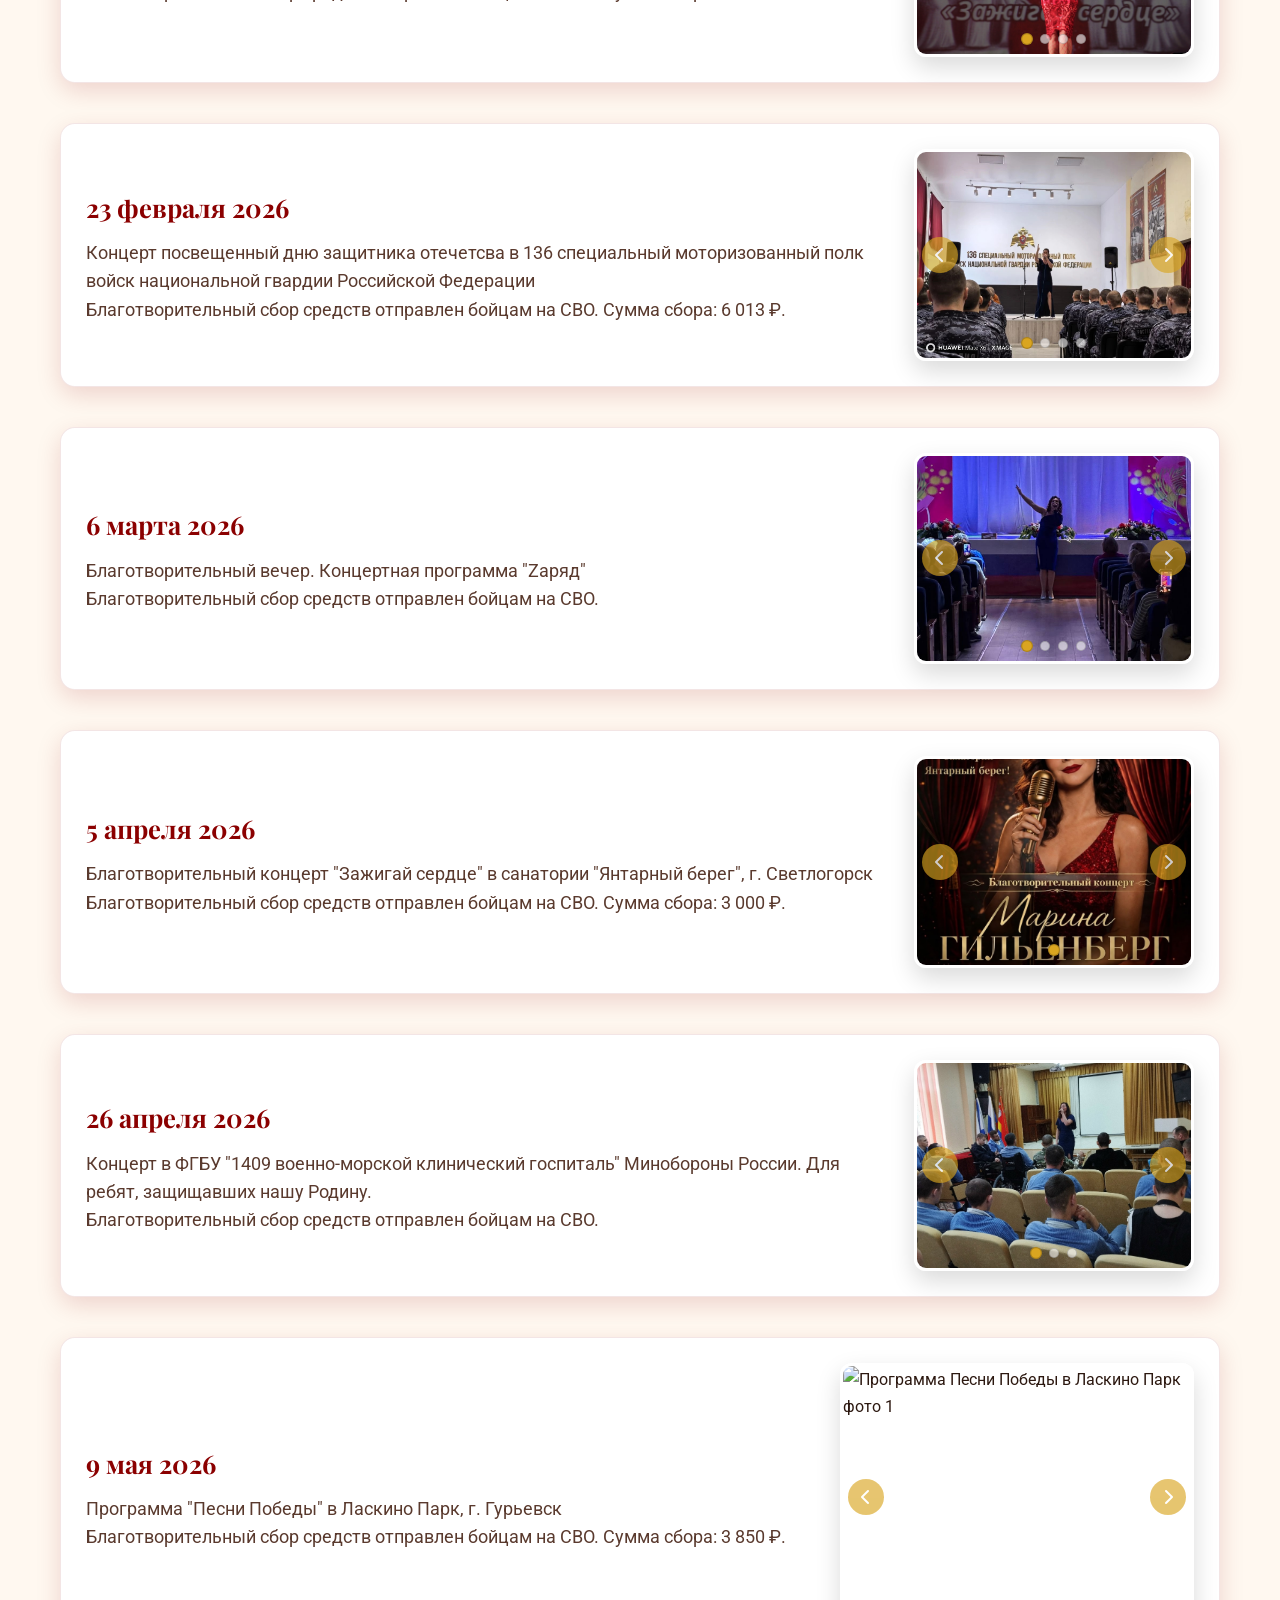
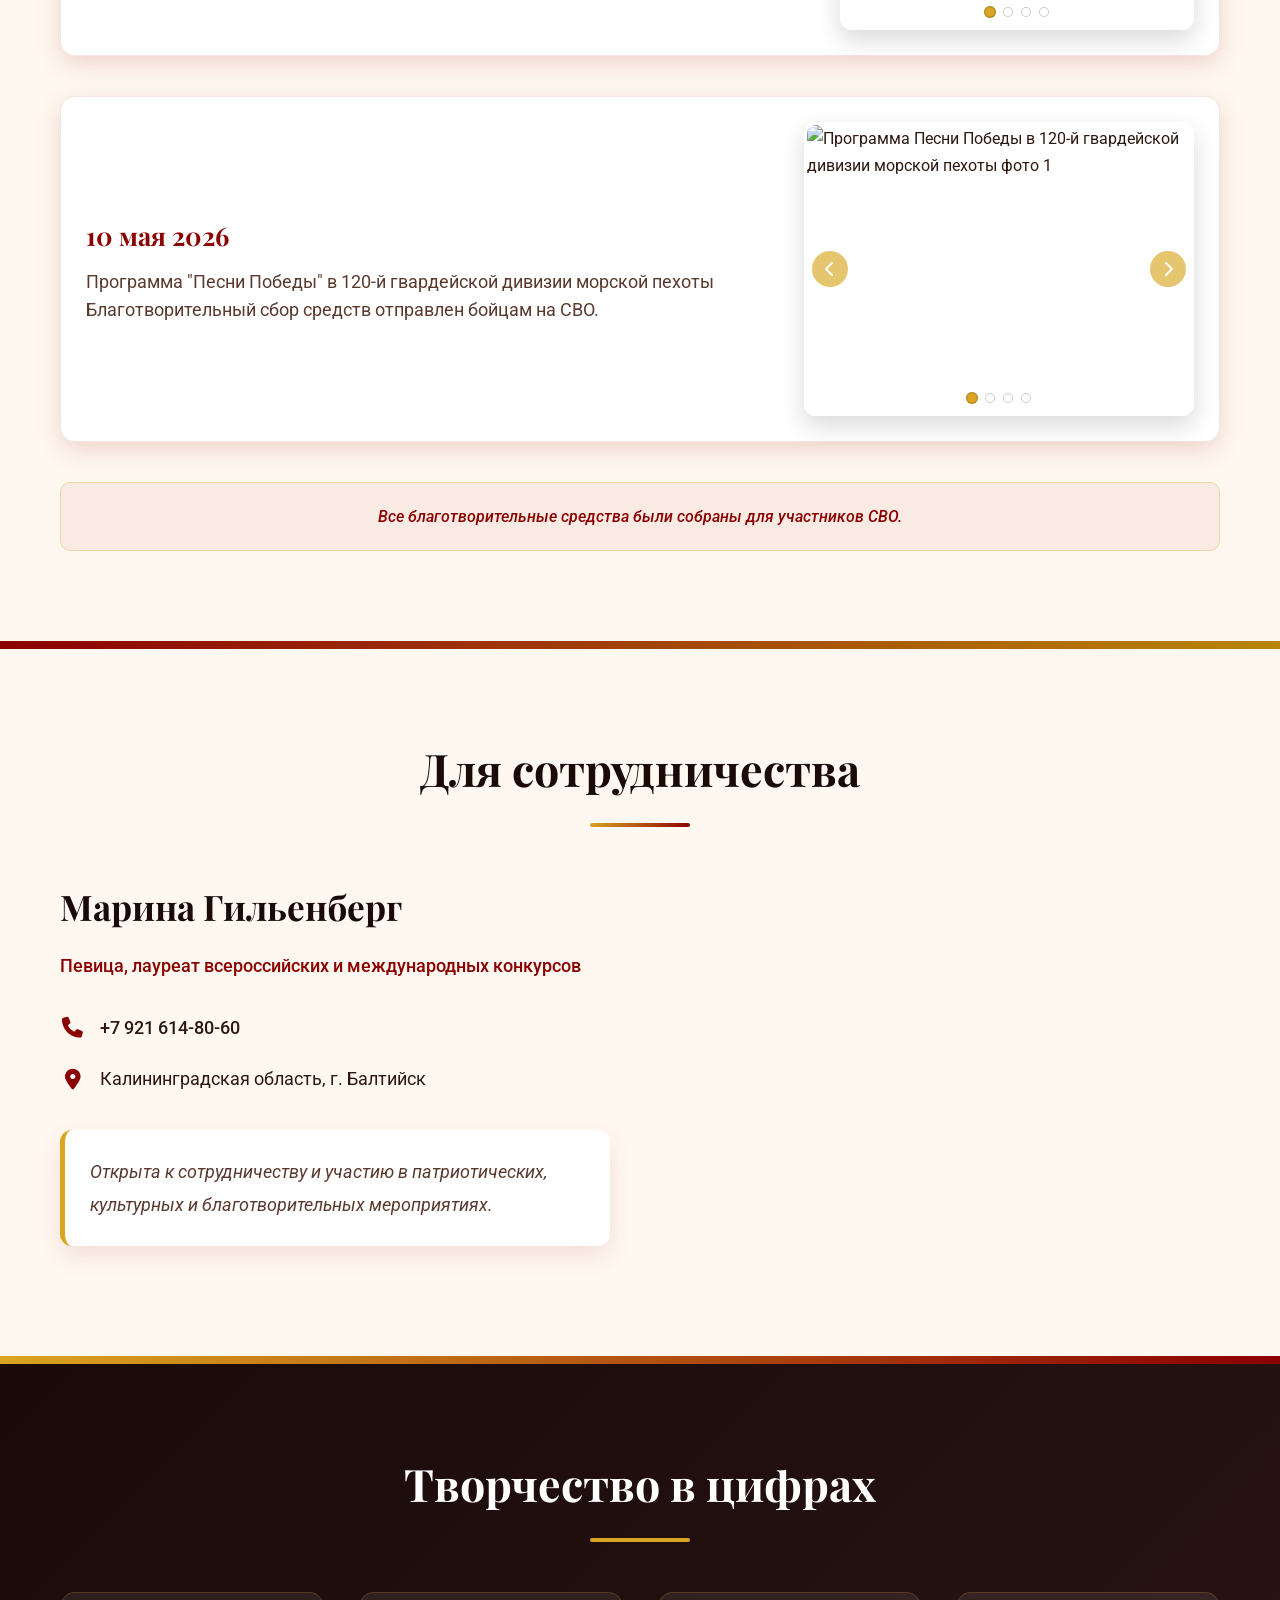
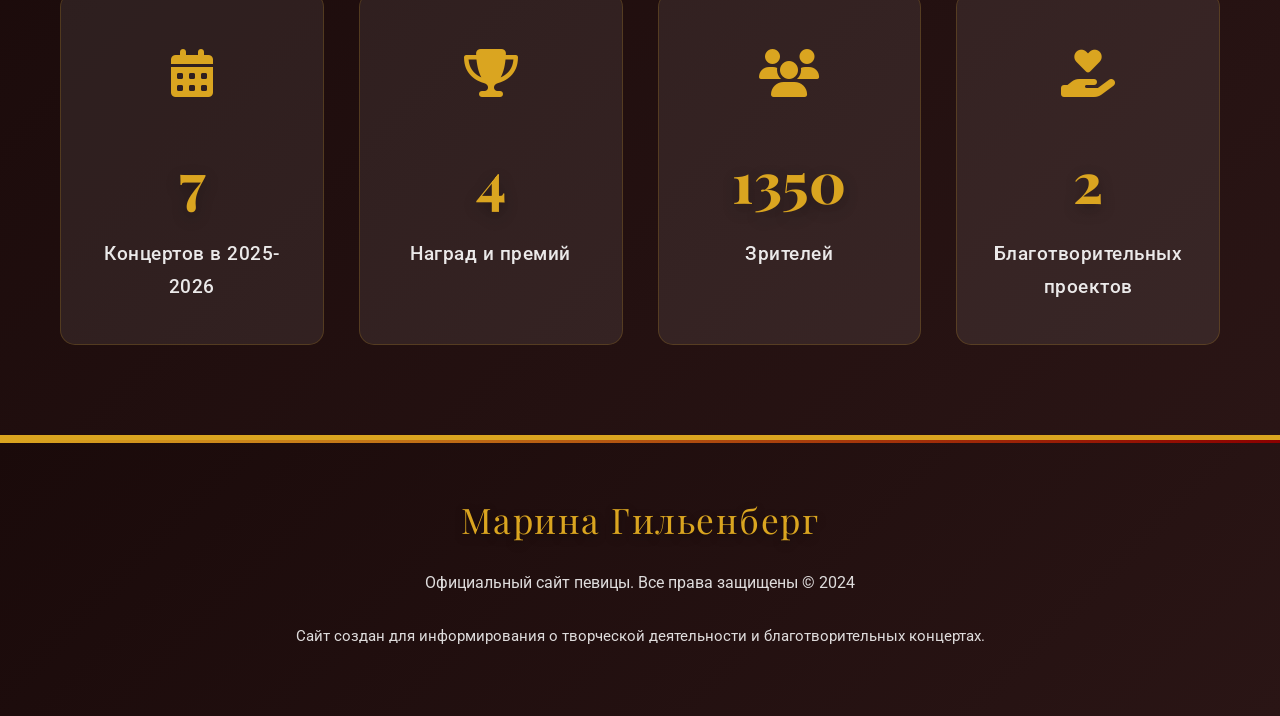
==== commit d6d70384: "Add files via upload" ====
--- a/index.html
+++ b/index.html
@@ -147,6 +147,7 @@
                 <div class="event-info">
                     <h3>11 сентября 2025</h3>
                     <p>Сольный концерт в Печерском РЦК (Псковская область)</p>
+                    <p class="charity-amount">Благотворительный сбор средств отправлен бойцам на СВО. Сумма сбора: 6 100 ₽.</p>
                 </div>
                 <div class="event-slider">
                     <div class="slider-container">
@@ -168,6 +169,7 @@
                 <div class="event-info">
                     <h3>6 декабря 2025</h3>
                     <p>Сольный концерт в Культурно-молодёжном центре г. Светлый</p>
+                    <p class="charity-amount">Благотворительный сбор средств отправлен бойцам на СВО. Сумма сбора: 6 788 ₽.</p>
                 </div>
                 <div class="event-slider">
                     <div class="slider-container">
@@ -189,6 +191,7 @@
                 <div class="event-info">
                     <h3>6 января 2026</h3>
                     <p>Сольный концерт в Доме офицеров Балтийского флота (г. Балтийск)</p>
+                    <p class="charity-amount">Благотворительный сбор средств отправлен бойцам на СВО. Сумма сбора: 6 576 ₽.</p>
                 </div>
                 <div class="event-slider">
                     <div class="slider-container">
@@ -210,6 +213,7 @@
                 <div class="event-info">
                     <h3>23 февраля 2026</h3>
                     <p>Концерт посвещенный дню защитника отечетсва в 136 специальный моторизованный полк войск национальной гвардии Российской Федерации</p>
+                    <p class="charity-amount">Благотворительный сбор средств отправлен бойцам на СВО. Сумма сбора: 6 013 ₽.</p>
                 </div>
                 <div class="event-slider">
                     <div class="slider-container">
@@ -231,6 +235,7 @@
                 <div class="event-info">
                     <h3>6 марта 2026</h3>
                     <p>Благотворительный вечер. Концертная программа "Zаряд"</p>
+                    <p class="charity-amount">Благотворительный сбор средств отправлен бойцам на СВО.</p>
                 </div>
                 <div class="event-slider">
                     <div class="slider-container">
@@ -252,6 +257,7 @@
                 <div class="event-info">
                     <h3>5 апреля 2026</h3>
                     <p>Благотворительный концерт "Зажигай сердце" в санатории "Янтарный берег", г. Светлогорск</p>
+                    <p class="charity-amount">Благотворительный сбор средств отправлен бойцам на СВО. Сумма сбора: 3 000 ₽.</p>
                 </div>
                 <div class="event-slider">
                     <div class="slider-container">
@@ -265,11 +271,12 @@
                 </div>
             </div>
 
-            <!-- Событие 7: 26 июня 2026 -->
-            <div class="event-with-slider">
-                <div class="event-info">
-                    <h3>26 июня 2026</h3>
+            <!-- Событие 7: 26 апреля 2026 -->
+            <div class="event-with-slider">
+                <div class="event-info">
+                    <h3>26 апреля 2026</h3>
                     <p>Концерт в ФГБУ "1409 военно-морской клинический госпиталь" Минобороны России. Для ребят, защищавших нашу Родину.</p>
+                    <p class="charity-amount">Благотворительный сбор средств отправлен бойцам на СВО.</p>
                 </div>
                 <div class="event-slider">
                     <div class="slider-container">
@@ -277,6 +284,51 @@
                             <div class="slider-slide"><img src="images/event7-1.jpg" alt="Концерт в госпитале фото 1"></div>
                             <div class="slider-slide"><img src="images/event7-2.jpg" alt="Концерт в госпитале фото 2"></div>
                             <div class="slider-slide"><img src="images/event7-3.jpg" alt="Концерт в госпитале фото 3"></div>
+                        </div>
+                        <button class="slider-prev"><i class="fas fa-chevron-left"></i></button>
+                        <button class="slider-next"><i class="fas fa-chevron-right"></i></button>
+                        <div class="slider-dots"></div>
+                    </div>
+                </div>
+            </div>
+
+
+            <!-- Событие 8: 9 мая 2026 -->
+            <div class="event-with-slider">
+                <div class="event-info">
+                    <h3>9 мая 2026</h3>
+                    <p>Программа "Песни Победы" в Ласкино Парк, г. Гурьевск</p>
+                    <p class="charity-amount">Благотворительный сбор средств отправлен бойцам на СВО. Сумма сбора: 3 850 ₽.</p>
+                </div>
+                <div class="event-slider">
+                    <div class="slider-container">
+                        <div class="slider-track">
+                            <div class="slider-slide"><img src="images/event8-1.jpg" alt="Программа Песни Победы в Ласкино Парк фото 1"></div>
+                            <div class="slider-slide"><img src="images/event8-2.jpg" alt="Программа Песни Победы в Ласкино Парк фото 2"></div>
+                            <div class="slider-slide"><img src="images/event8-3.jpg" alt="Программа Песни Победы в Ласкино Парк фото 3"></div>
+                            <div class="slider-slide"><img src="images/event8-4.jpg" alt="Программа Песни Победы в Ласкино Парк фото 4"></div>
+                        </div>
+                        <button class="slider-prev"><i class="fas fa-chevron-left"></i></button>
+                        <button class="slider-next"><i class="fas fa-chevron-right"></i></button>
+                        <div class="slider-dots"></div>
+                    </div>
+                </div>
+            </div>
+
+            <!-- Событие 9: 10 мая 2026 -->
+            <div class="event-with-slider">
+                <div class="event-info">
+                    <h3>10 мая 2026</h3>
+                    <p>Программа "Песни Победы" в 120-й гвардейской дивизии морской пехоты</p>
+                    <p class="charity-amount">Благотворительный сбор средств отправлен бойцам на СВО.</p>
+                </div>
+                <div class="event-slider">
+                    <div class="slider-container">
+                        <div class="slider-track">
+                            <div class="slider-slide"><img src="images/event9-1.jpg" alt="Программа Песни Победы в 120-й гвардейской дивизии морской пехоты фото 1"></div>
+                            <div class="slider-slide"><img src="images/event9-2.jpg" alt="Программа Песни Победы в 120-й гвардейской дивизии морской пехоты фото 2"></div>
+                            <div class="slider-slide"><img src="images/event9-3.jpg" alt="Программа Песни Победы в 120-й гвардейской дивизии морской пехоты фото 3"></div>
+                            <div class="slider-slide"><img src="images/event9-4.jpg" alt="Программа Песни Победы в 120-й гвардейской дивизии морской пехоты фото 4"></div>
                         </div>
                         <button class="slider-prev"><i class="fas fa-chevron-left"></i></button>
                         <button class="slider-next"><i class="fas fa-chevron-right"></i></button>
@@ -316,7 +368,7 @@
                 <div class="stat-icon">
                     <i class="fas fa-calendar-alt"></i>
                 </div>
-                <div class="stat-number" data-count="25">0</div>
+                <div class="stat-number" data-count="27">0</div>
                 <div class="stat-label">Концертов в 2025-2026</div>
             </div>
             <div class="stat-card">
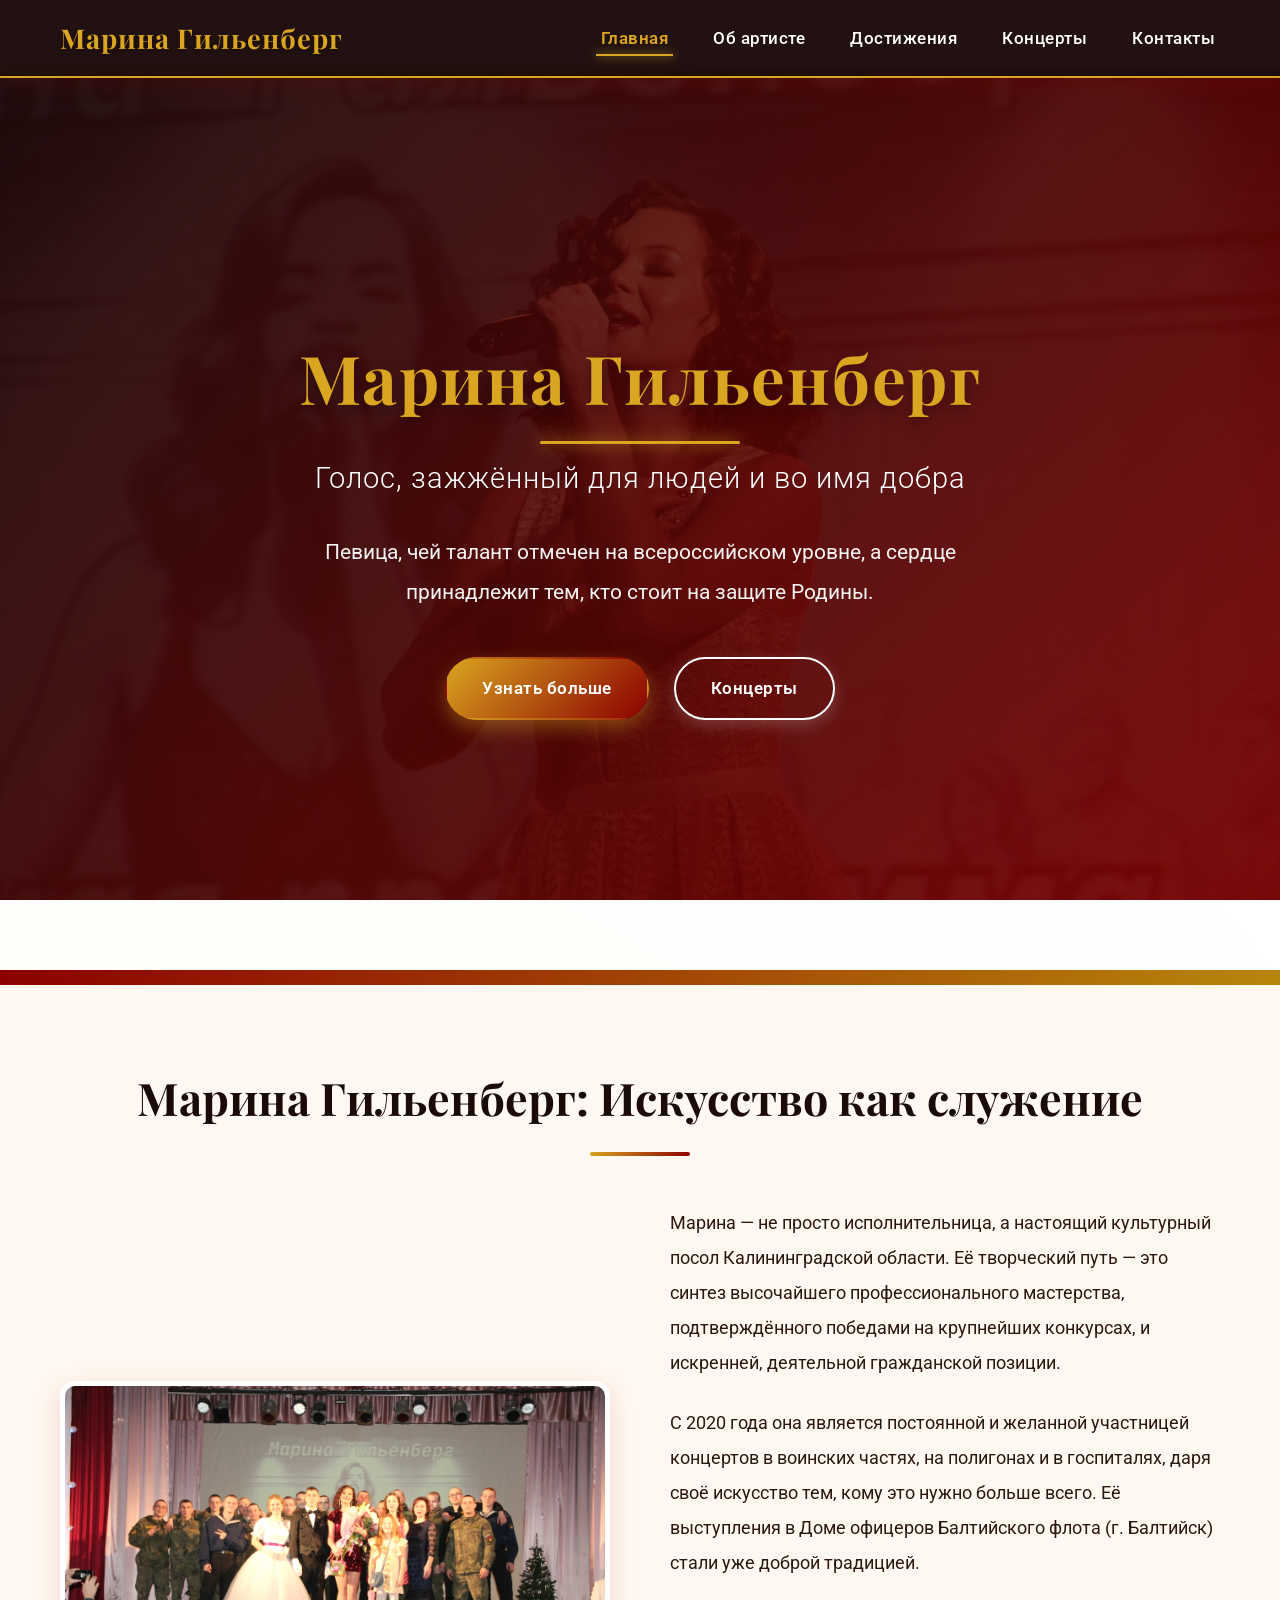
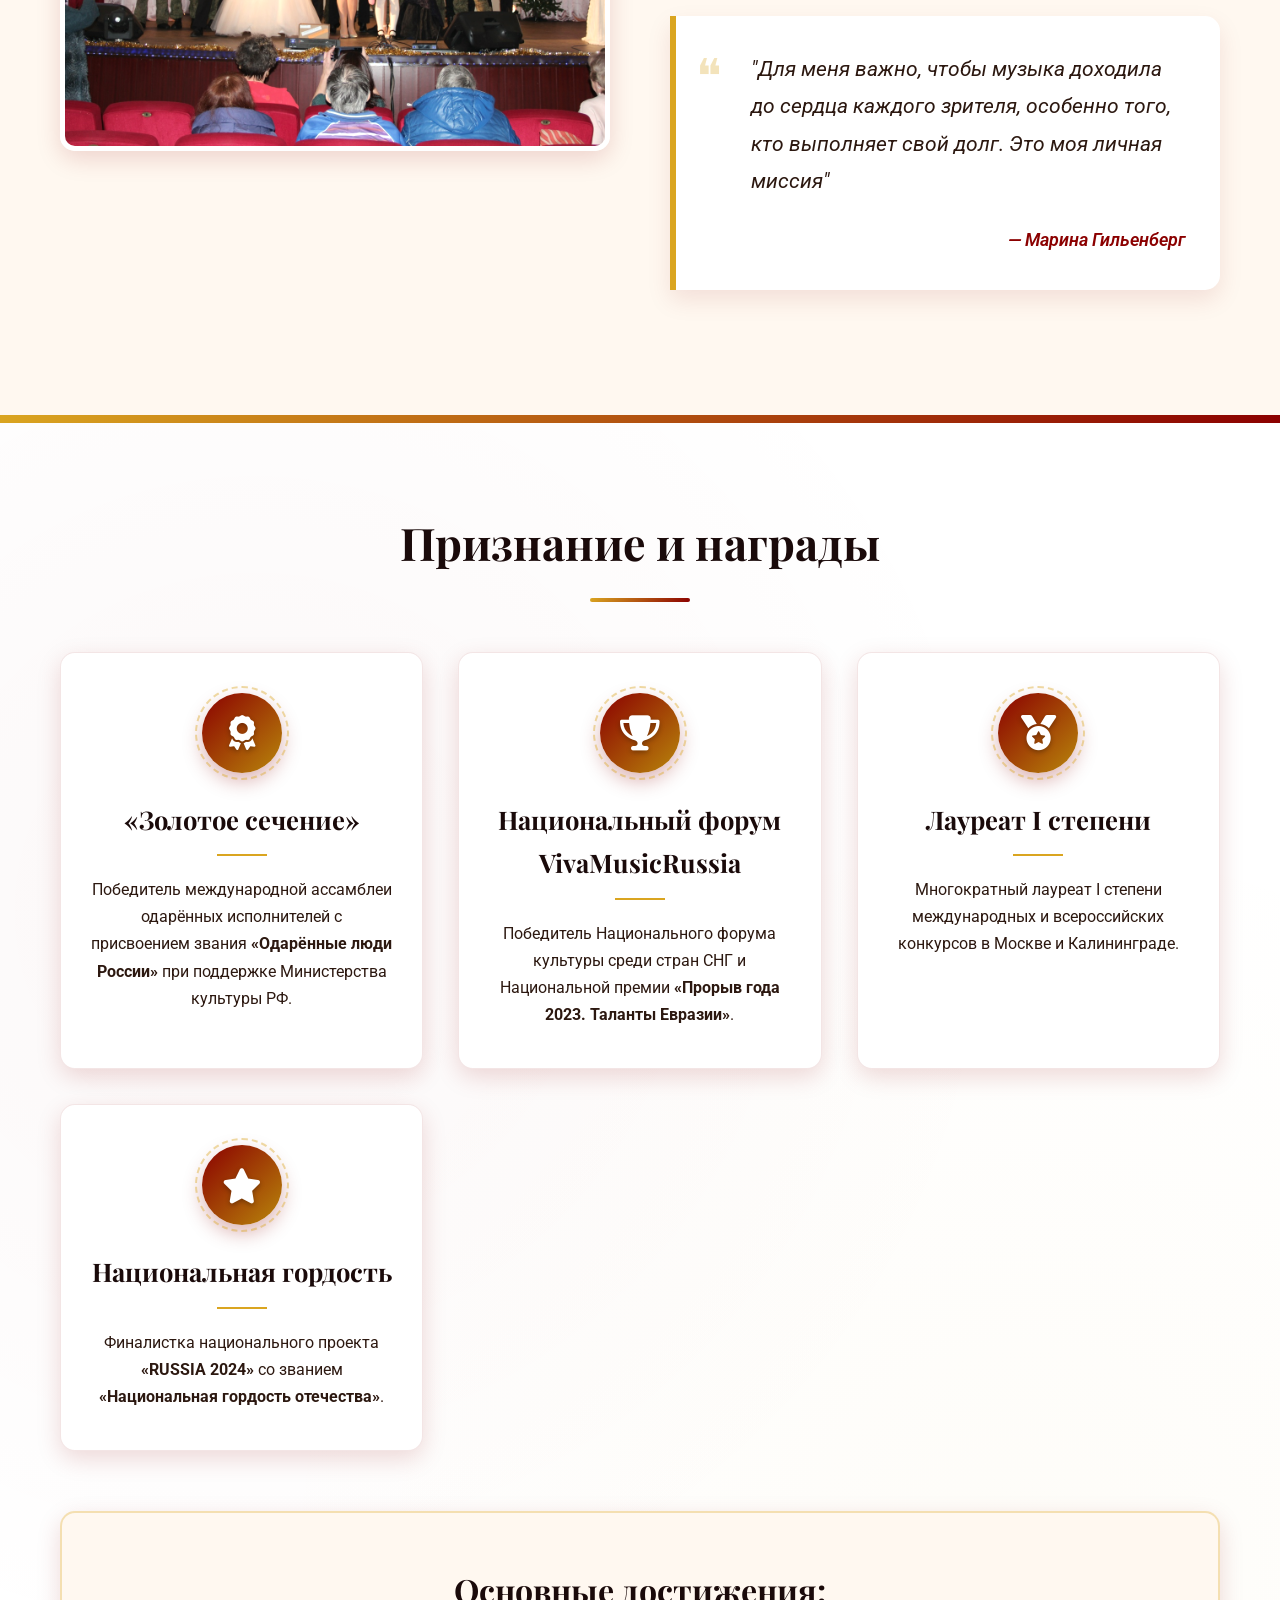
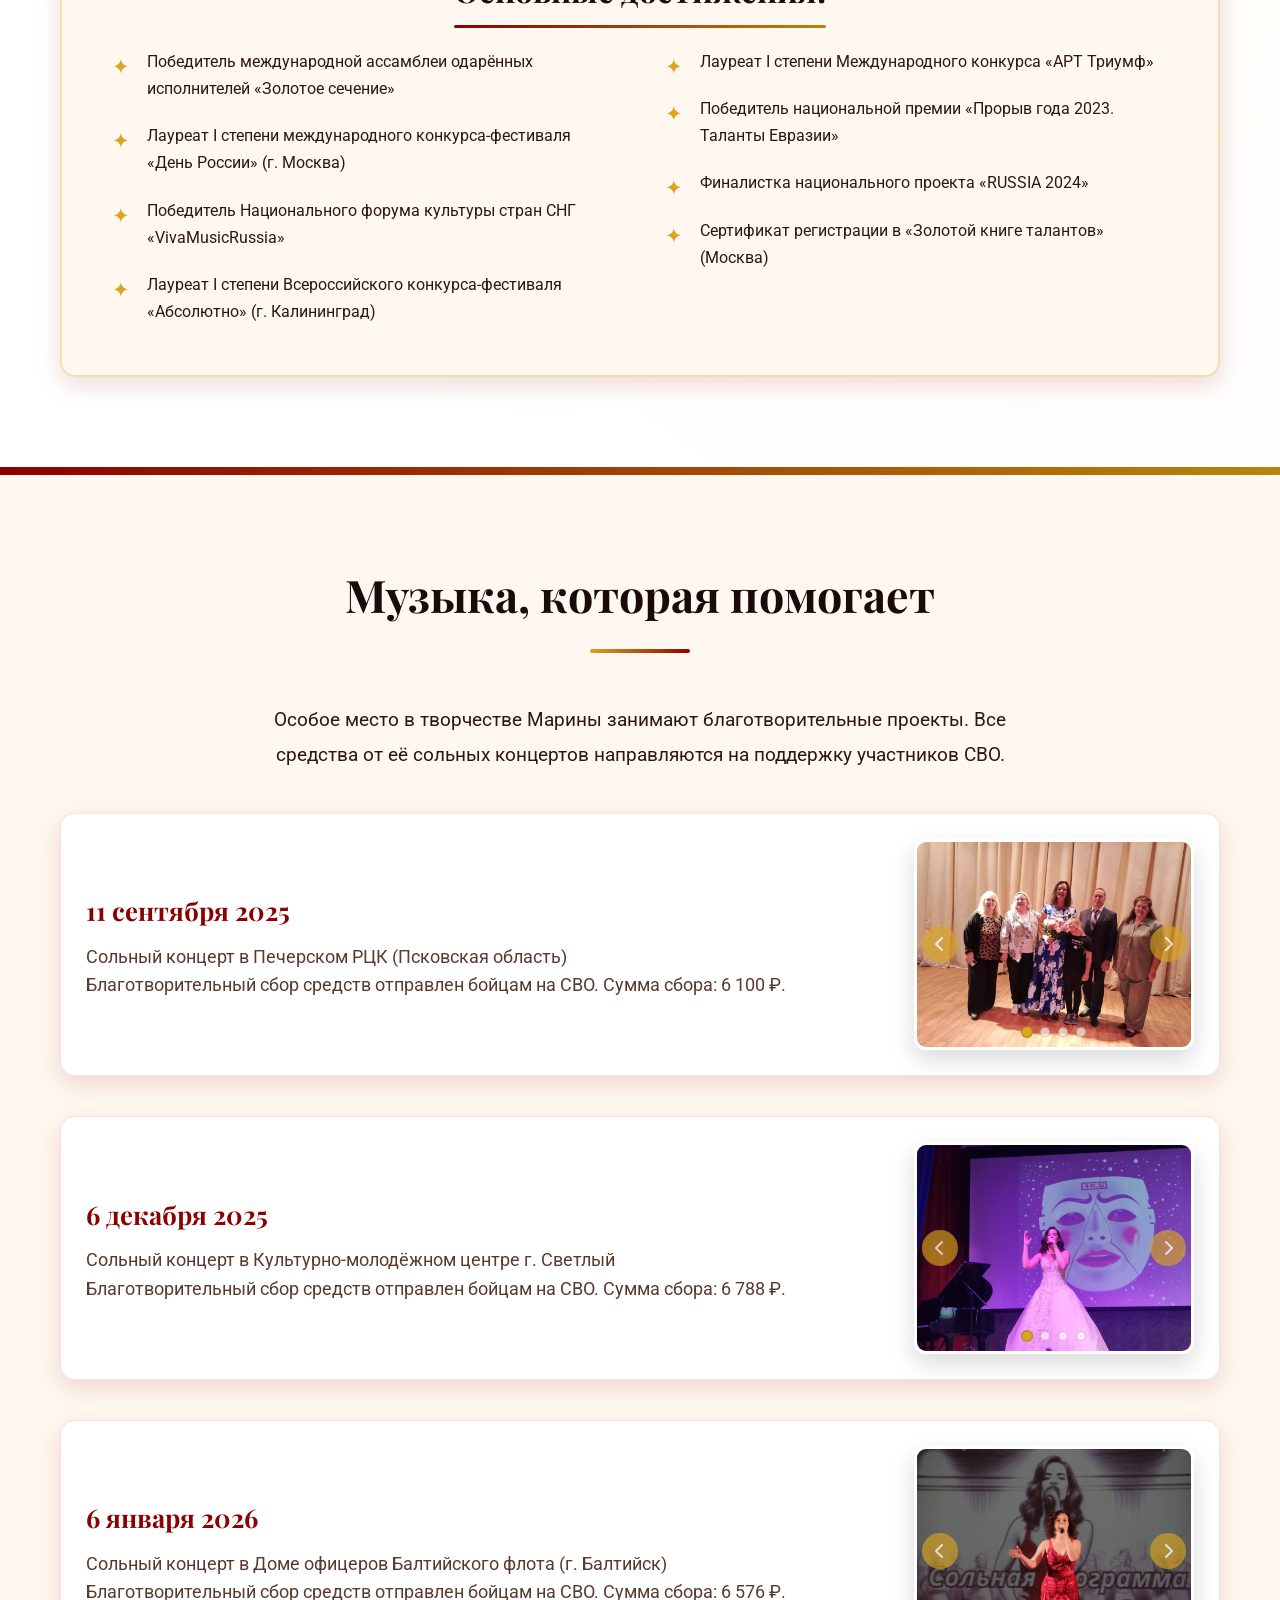
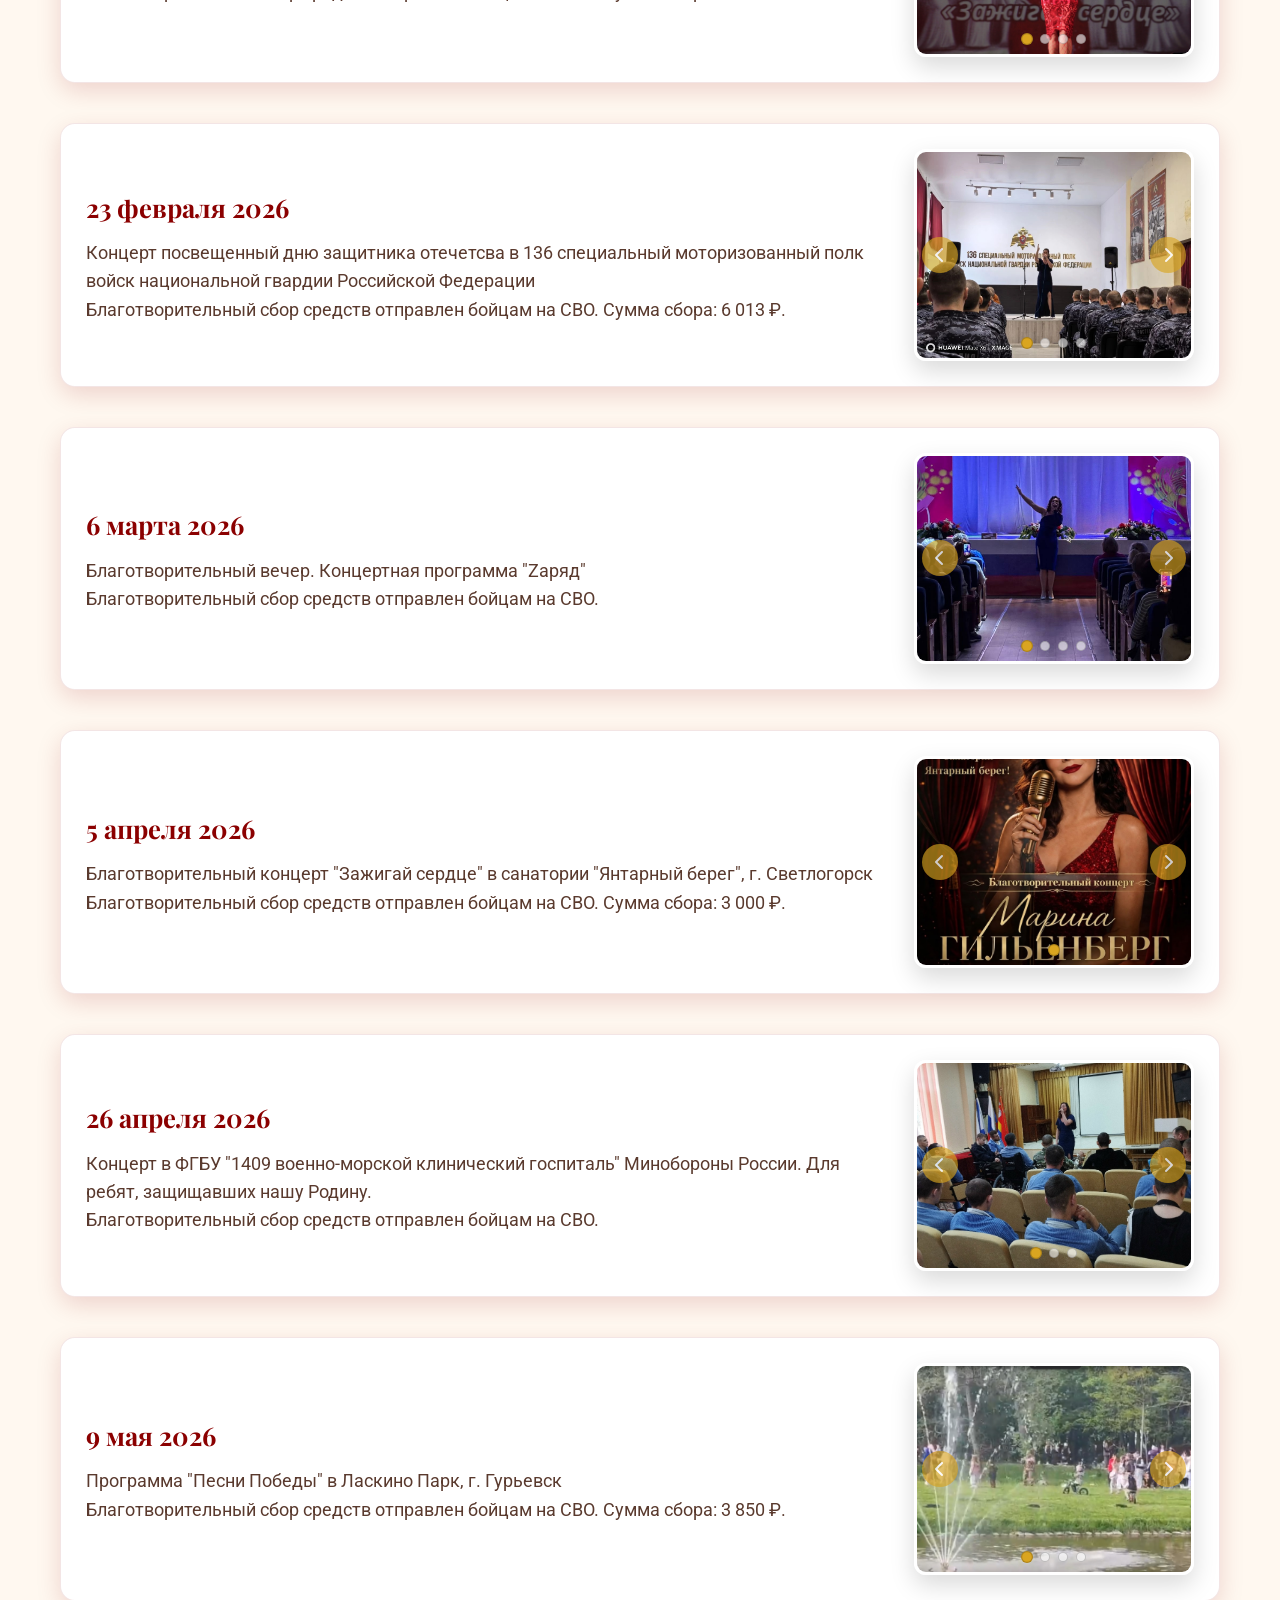
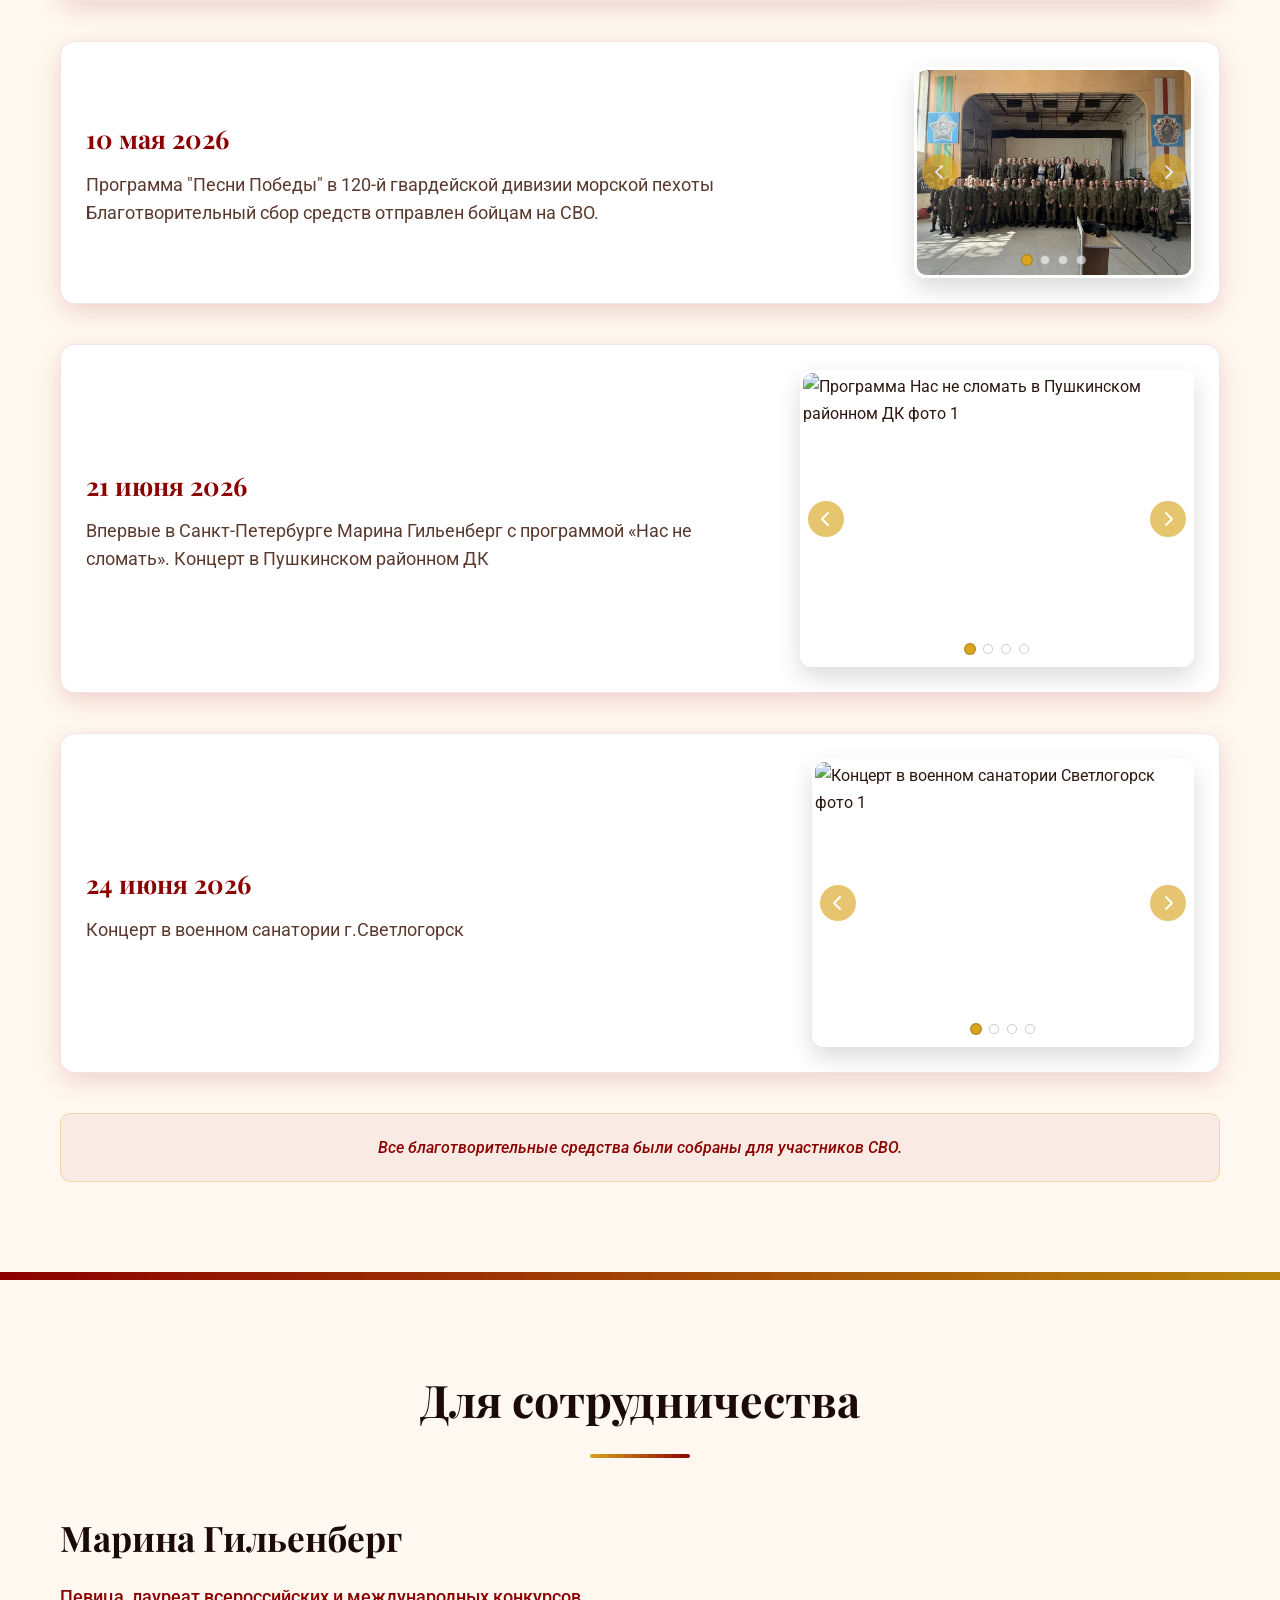
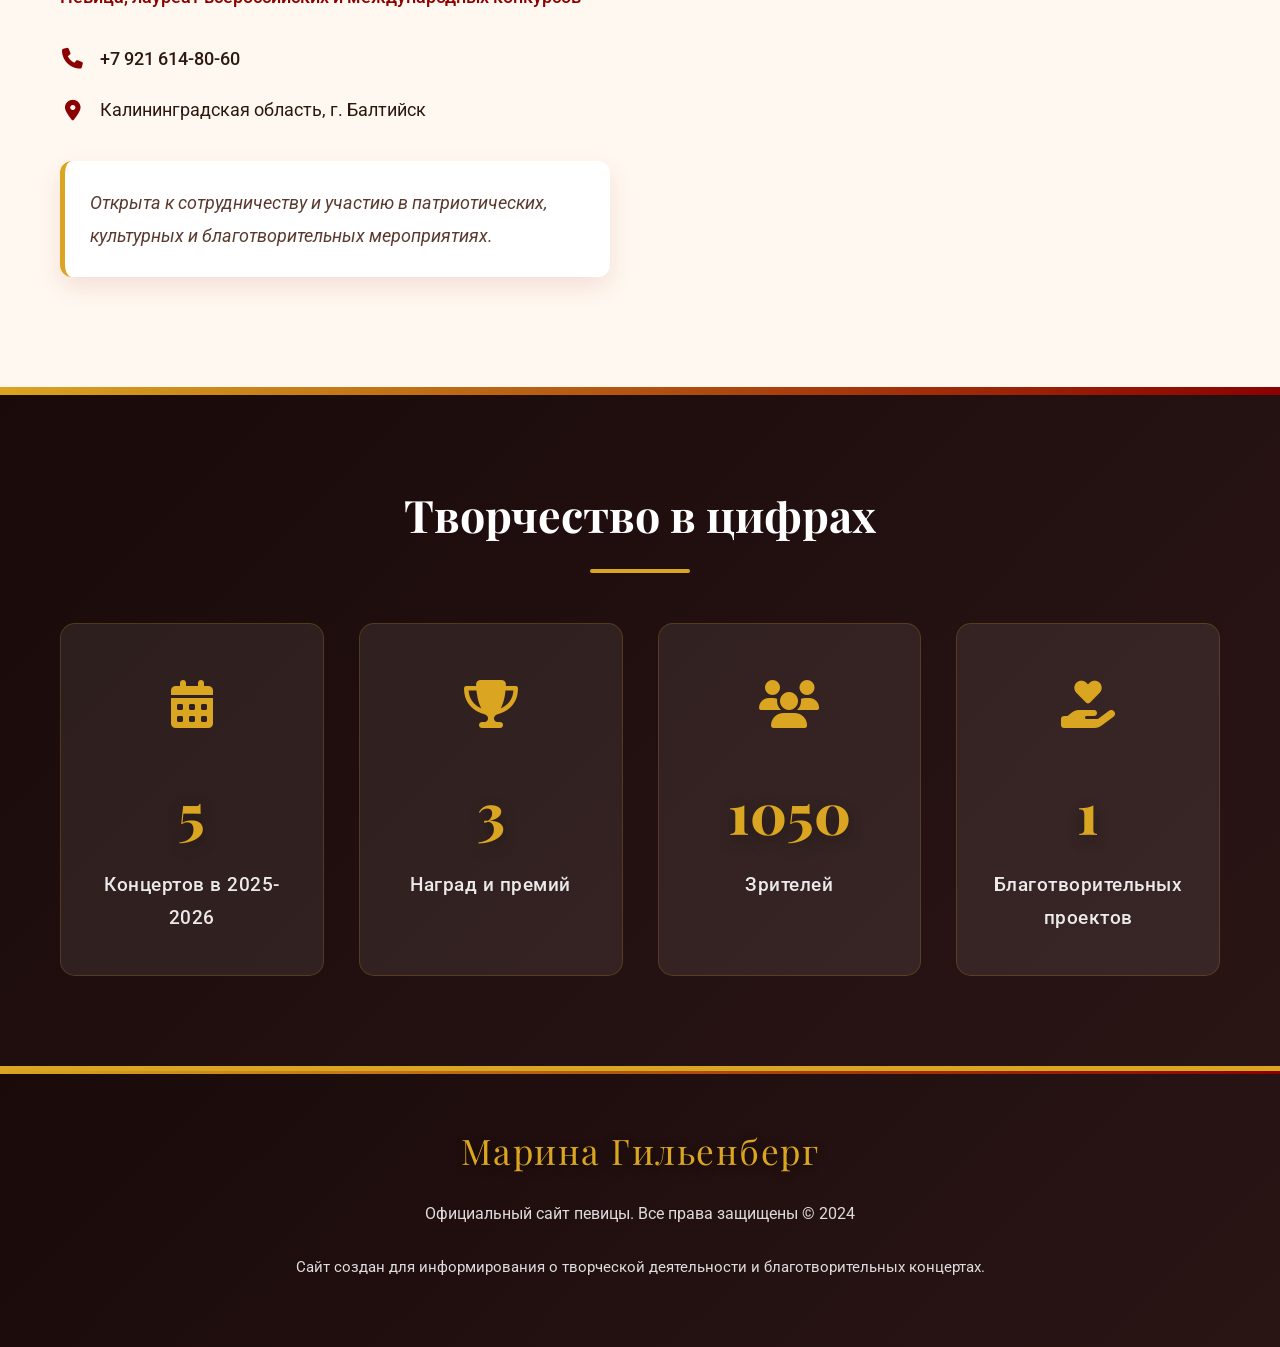
==== commit 0bf67943: "Add files via upload" ====
--- a/index.html
+++ b/index.html
@@ -336,6 +336,48 @@
                     </div>
                 </div>
             </div>
+
+            <!-- Событие 10: 21 июня 2026 -->
+            <div class="event-with-slider">
+                <div class="event-info">
+                    <h3>21 июня 2026</h3>
+                    <p>Впервые в Санкт-Петербурге Марина Гильенберг с программой «Нас не сломать». Концерт в Пушкинском районном ДК</p>
+                </div>
+                <div class="event-slider">
+                    <div class="slider-container">
+                        <div class="slider-track">
+                            <div class="slider-slide"><img src="images/event10-1.jpg" alt="Программа Нас не сломать в Пушкинском районном ДК фото 1"></div>
+                            <div class="slider-slide"><img src="images/event10-2.jpg" alt="Программа Нас не сломать в Пушкинском районном ДК фото 2"></div>
+                            <div class="slider-slide"><img src="images/event10-3.jpg" alt="Программа Нас не сломать в Пушкинском районном ДК фото 3"></div>
+                            <div class="slider-slide"><img src="images/event10-4.jpg" alt="Программа Нас не сломать в Пушкинском районном ДК фото 4"></div>
+                        </div>
+                        <button class="slider-prev"><i class="fas fa-chevron-left"></i></button>
+                        <button class="slider-next"><i class="fas fa-chevron-right"></i></button>
+                        <div class="slider-dots"></div>
+                    </div>
+                </div>
+            </div>
+
+            <!-- Событие 11: 24 июня 2026 -->
+            <div class="event-with-slider">
+                <div class="event-info">
+                    <h3>24 июня 2026</h3>
+                    <p>Концерт в военном санатории г.Светлогорск</p>
+                </div>
+                <div class="event-slider">
+                    <div class="slider-container">
+                        <div class="slider-track">
+                            <div class="slider-slide"><img src="images/event11-1.jpg" alt="Концерт в военном санатории Светлогорск фото 1"></div>
+                            <div class="slider-slide"><img src="images/event11-2.jpg" alt="Концерт в военном санатории Светлогорск фото 2"></div>
+                            <div class="slider-slide"><img src="images/event11-3.jpg" alt="Концерт в военном санатории Светлогорск фото 3"></div>
+                            <div class="slider-slide"><img src="images/event11-4.jpg" alt="Концерт в военном санатории Светлогорск фото 4"></div>
+                        </div>
+                        <button class="slider-prev"><i class="fas fa-chevron-left"></i></button>
+                        <button class="slider-next"><i class="fas fa-chevron-right"></i></button>
+                        <div class="slider-dots"></div>
+                    </div>
+                </div>
+            </div>
         </div>
         
         <p class="charity-note">Все благотворительные средства были собраны для участников СВО.</p>
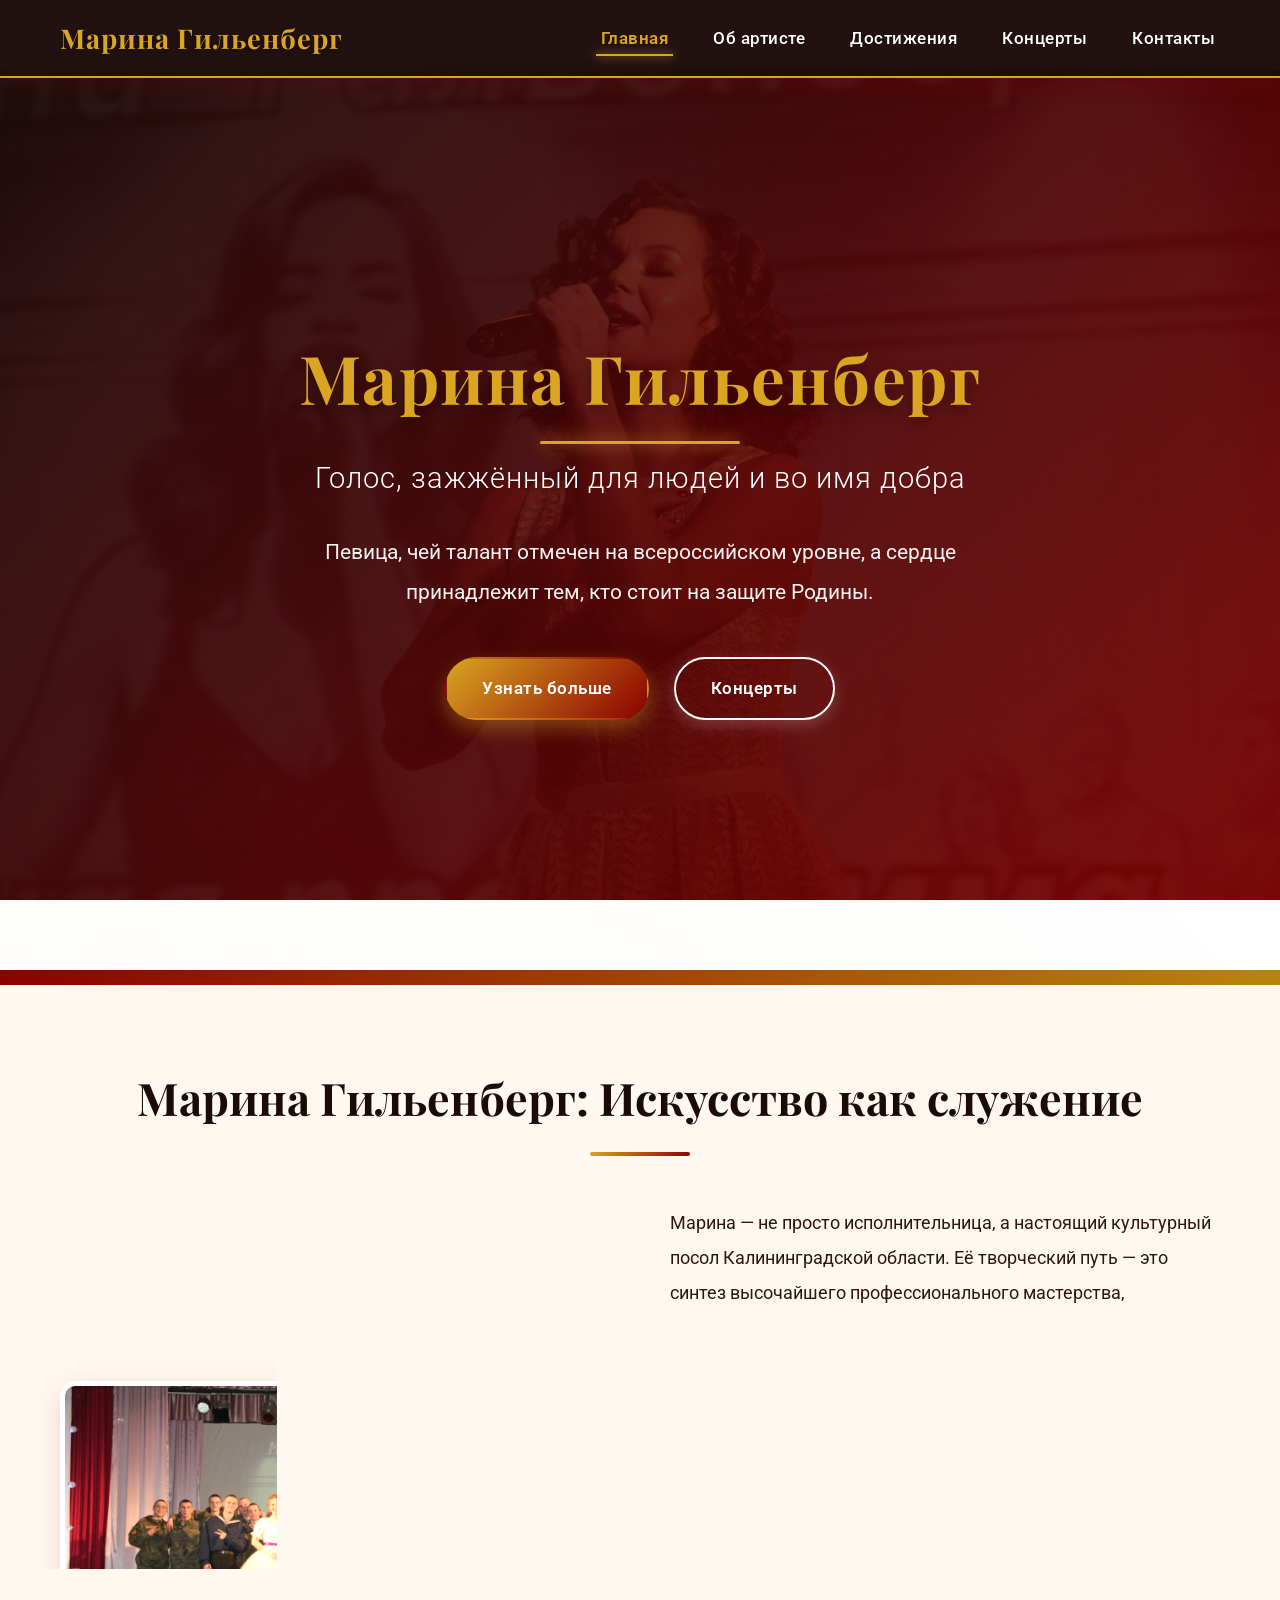
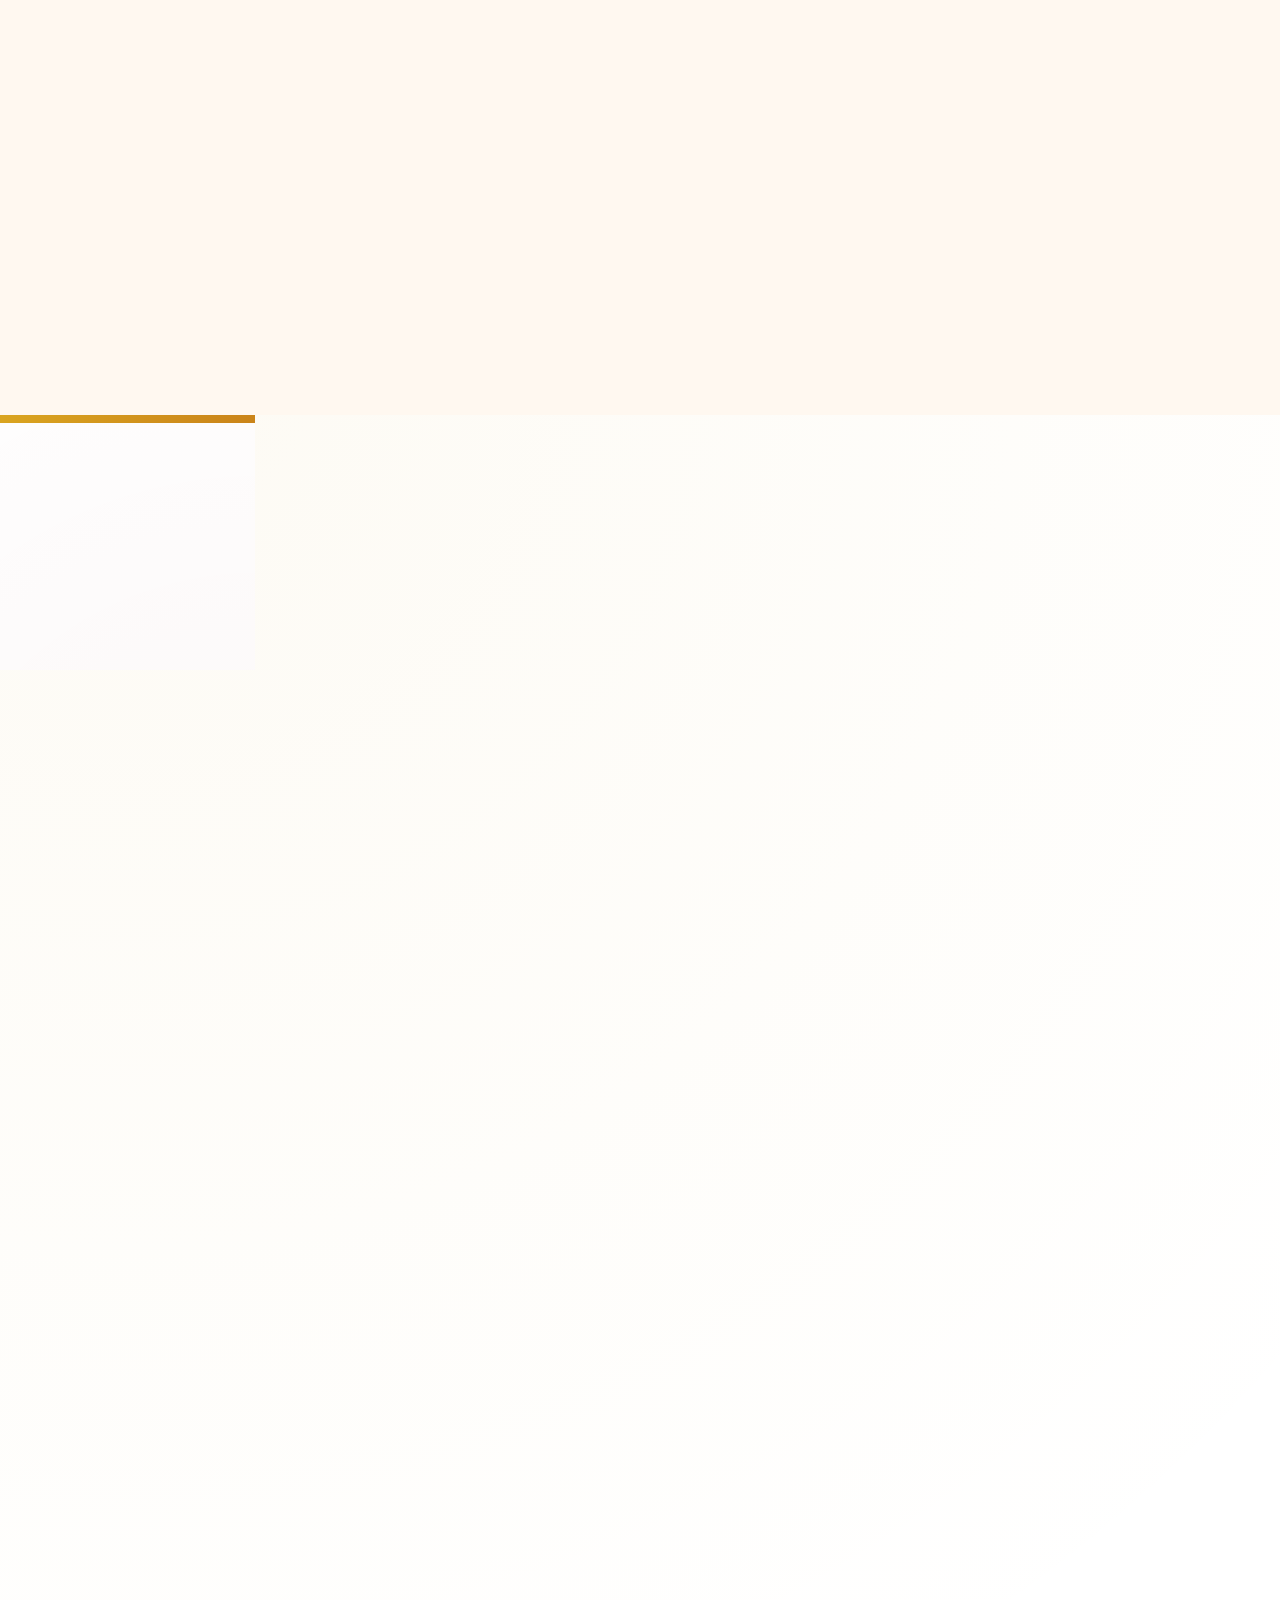
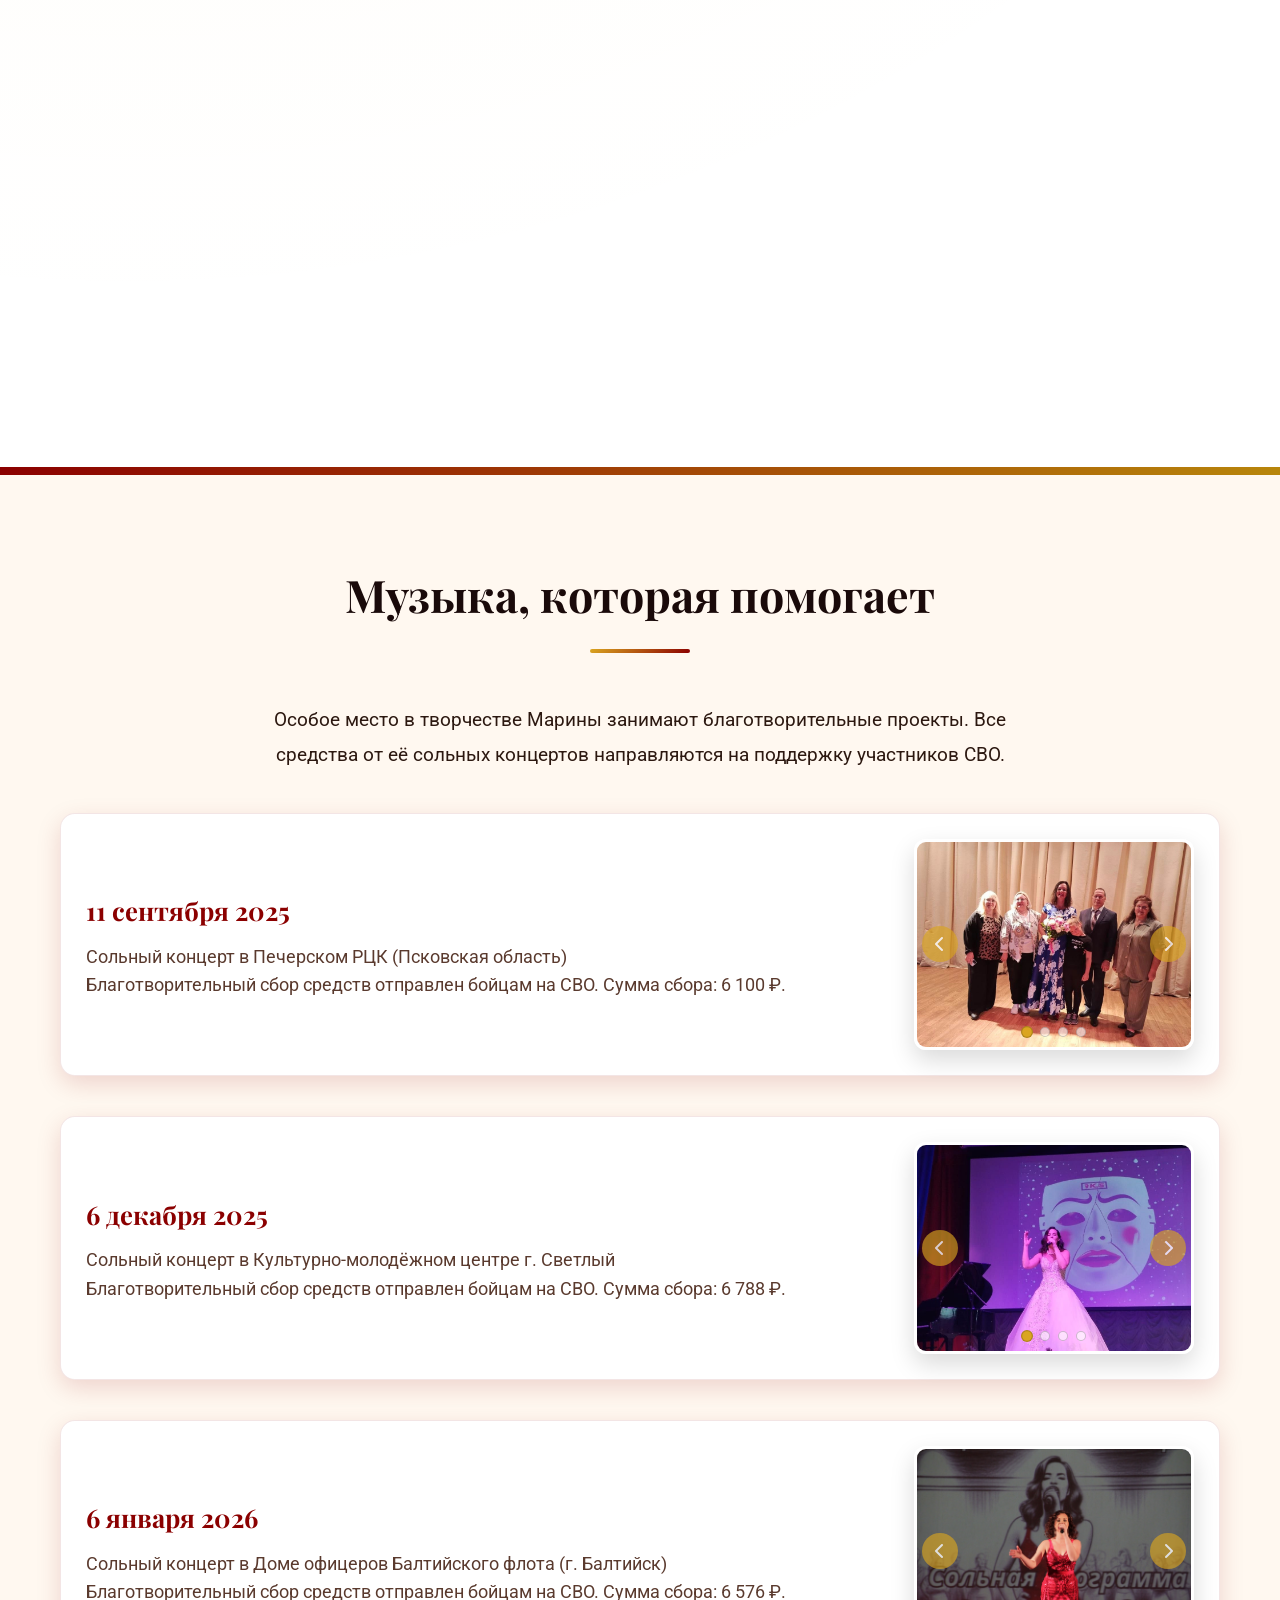
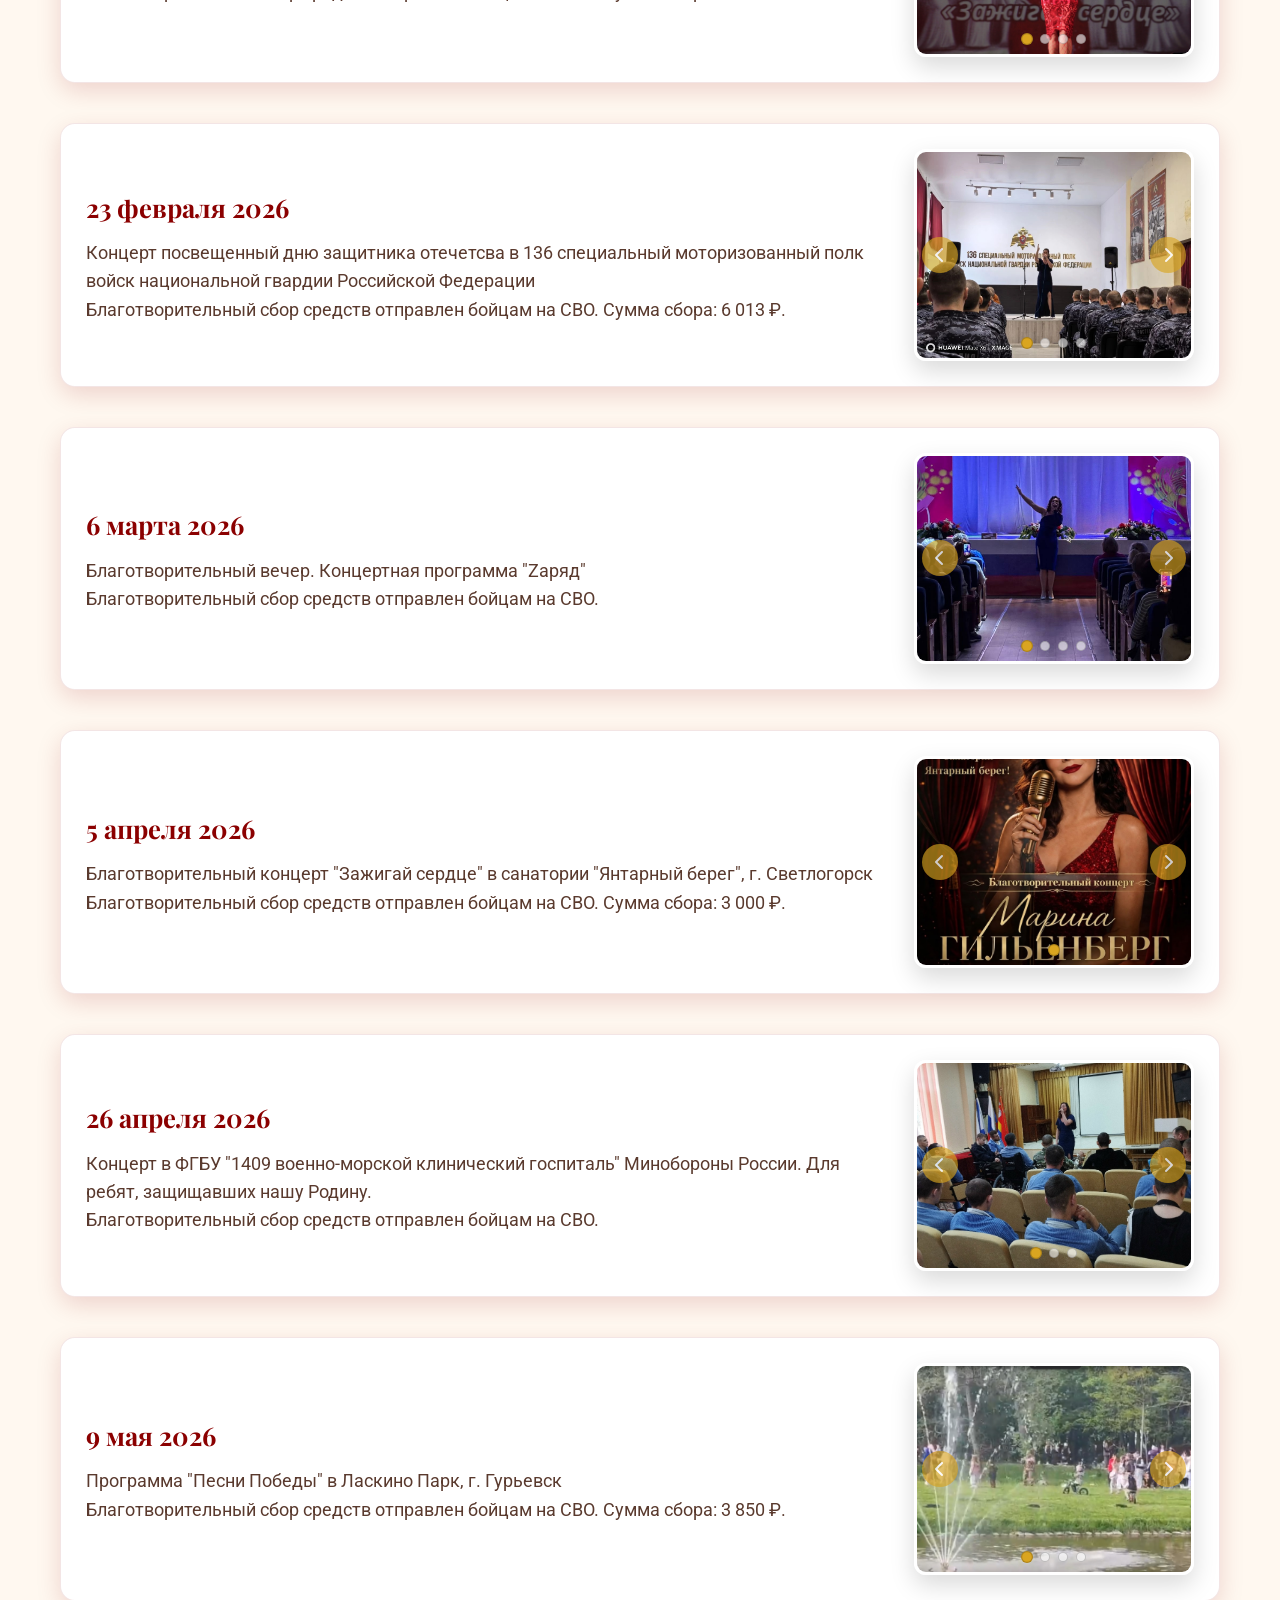
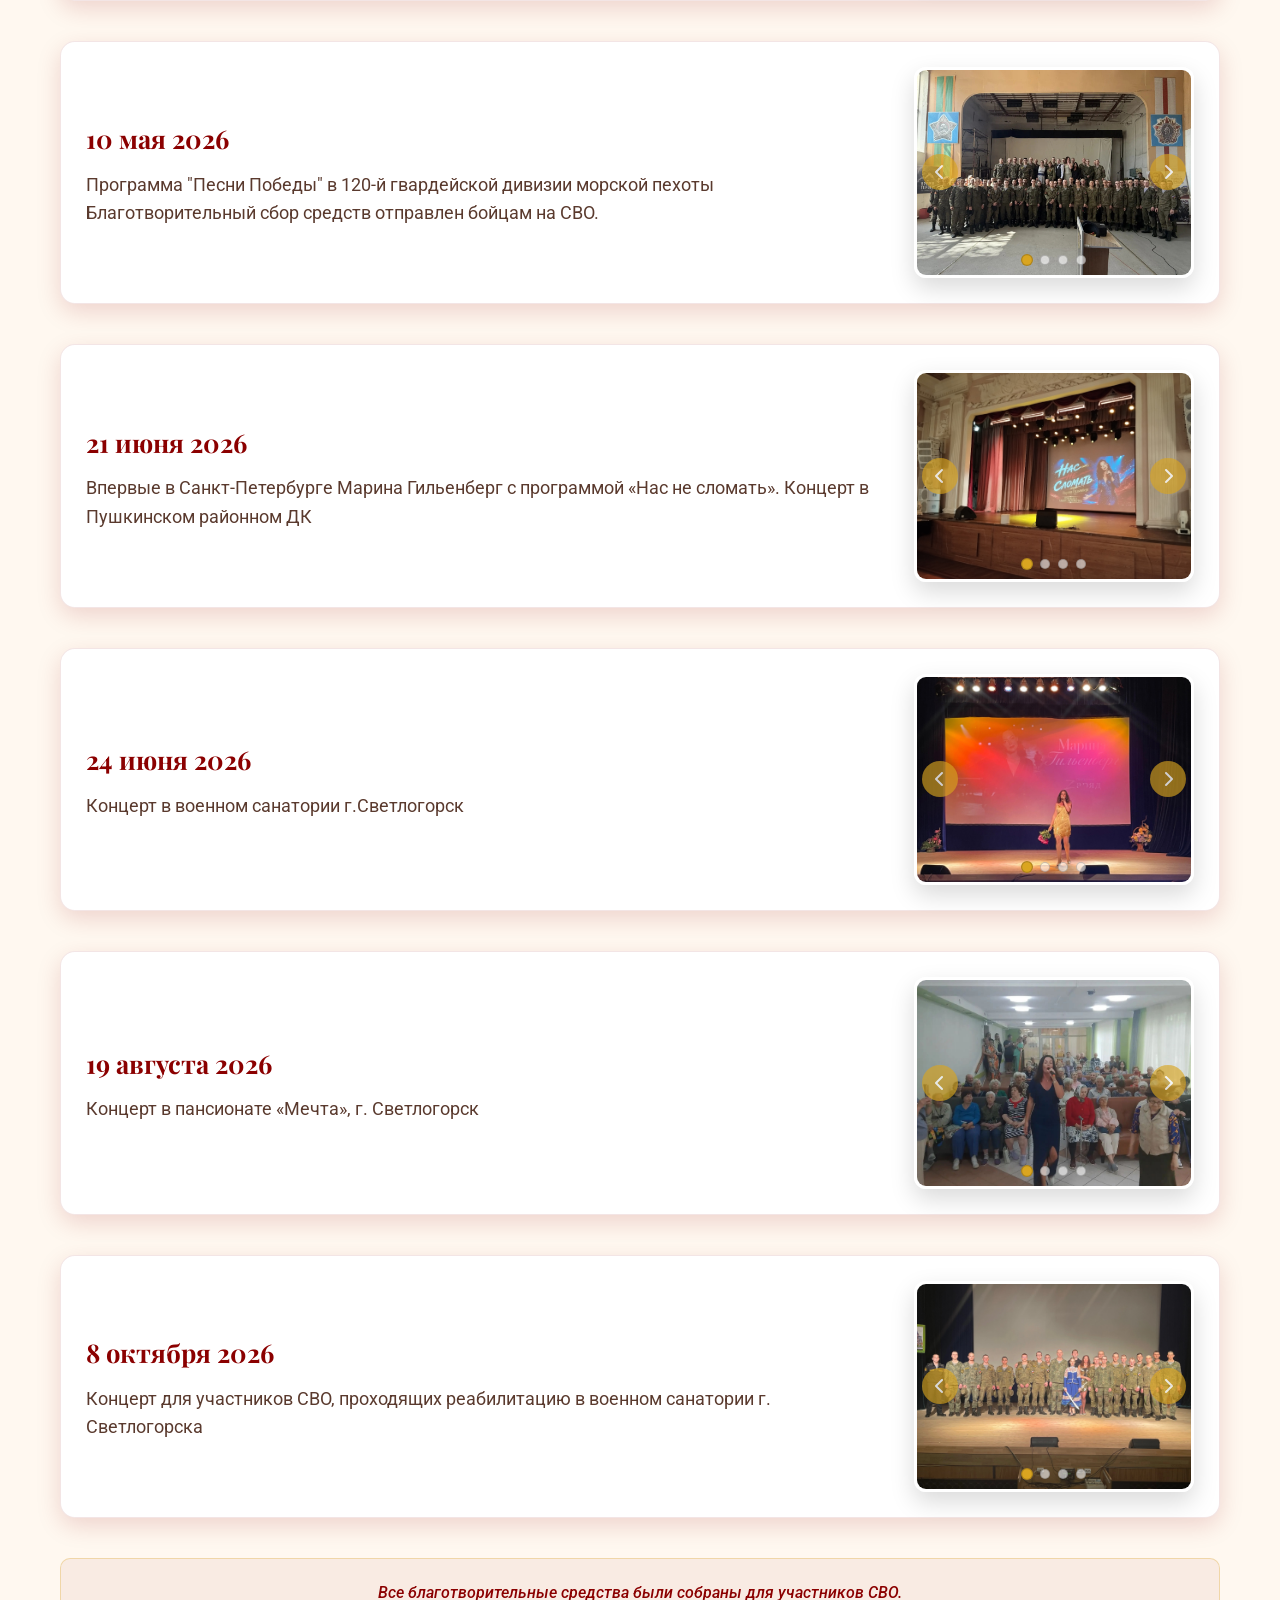
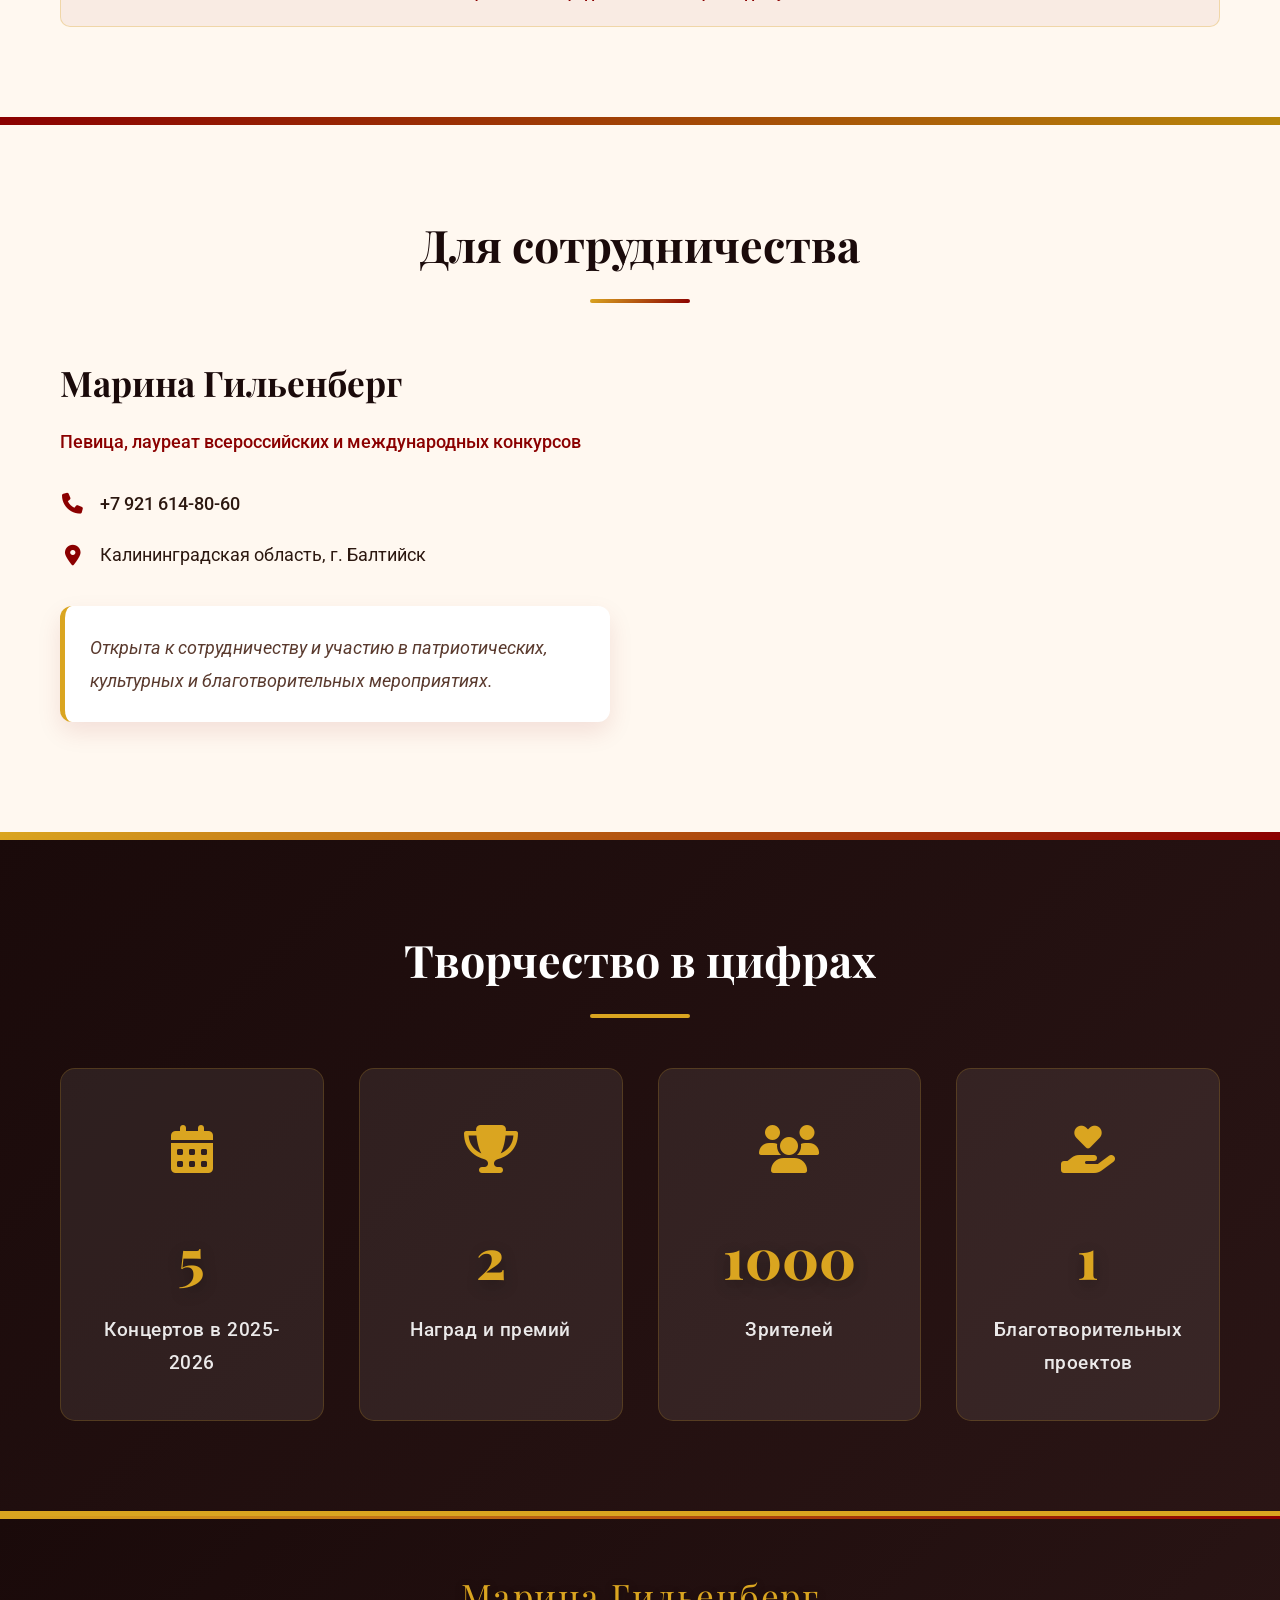
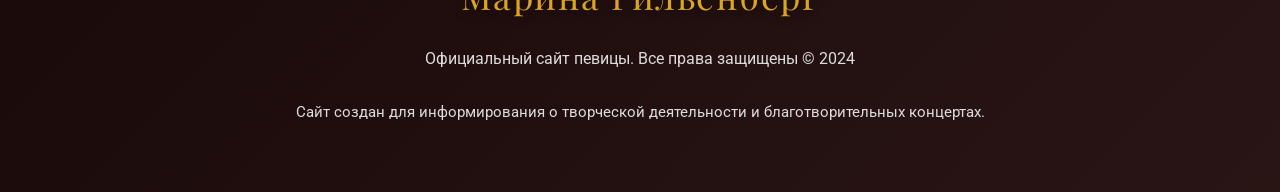
==== commit 7ca6bdb7: "Rename index .html to index.html" ====
--- a/index.html
+++ b/index.html
@@ -378,6 +378,48 @@
                     </div>
                 </div>
             </div>
+
+            <!-- Событие 13: 19 августа 2026 -->
+            <div class="event-with-slider">
+                <div class="event-info">
+                    <h3>19 августа 2026</h3>
+                    <p>Концерт в пансионате «Мечта», г. Светлогорск</p>
+                </div>
+                <div class="event-slider">
+                    <div class="slider-container">
+                        <div class="slider-track">
+                            <div class="slider-slide"><img src="images/event13-1.jpg" alt="Концерт в пансионате Мечта, Светлогорск 19.08.2026 фото 1"></div>
+                            <div class="slider-slide"><img src="images/event13-2.jpg" alt="Концерт в пансионате Мечта, Светлогорск 19.08.2026 фото 2"></div>
+                            <div class="slider-slide"><img src="images/event13-3.jpg" alt="Концерт в пансионате Мечта, Светлогорск 19.08.2026 фото 3"></div>
+                            <div class="slider-slide"><img src="images/event13-4.jpg" alt="Концерт в пансионате Мечта, Светлогорск 19.08.2026 фото 4"></div>
+                        </div>
+                        <button class="slider-prev"><i class="fas fa-chevron-left"></i></button>
+                        <button class="slider-next"><i class="fas fa-chevron-right"></i></button>
+                        <div class="slider-dots"></div>
+                    </div>
+                </div>
+            </div>
+
+            <!-- Событие 12: 8 октября 2026 -->
+            <div class="event-with-slider">
+                <div class="event-info">
+                    <h3>8 октября 2026</h3>
+                    <p>Концерт для участников СВО, проходящих реабилитацию в военном санатории г. Светлогорска</p>
+                </div>
+                <div class="event-slider">
+                    <div class="slider-container">
+                        <div class="slider-track">
+                            <div class="slider-slide"><img src="images/event12-1.jpg" alt="Концерт в военном санатории Светлогорска 08.10.2026 фото 1"></div>
+                            <div class="slider-slide"><img src="images/event12-2.jpg" alt="Концерт в военном санатории Светлогорска 08.10.2026 фото 2"></div>
+                            <div class="slider-slide"><img src="images/event12-3.jpg" alt="Концерт в военном санатории Светлогорска 08.10.2026 фото 3"></div>
+                            <div class="slider-slide"><img src="images/event12-4.jpg" alt="Концерт в военном санатории Светлогорска 08.10.2026 фото 4"></div>
+                        </div>
+                        <button class="slider-prev"><i class="fas fa-chevron-left"></i></button>
+                        <button class="slider-next"><i class="fas fa-chevron-right"></i></button>
+                        <div class="slider-dots"></div>
+                    </div>
+                </div>
+            </div>
         </div>
         
         <p class="charity-note">Все благотворительные средства были собраны для участников СВО.</p>
@@ -450,4 +492,4 @@
 
     <script src="script.js"></script>
 </body>
-</html>+</html>
